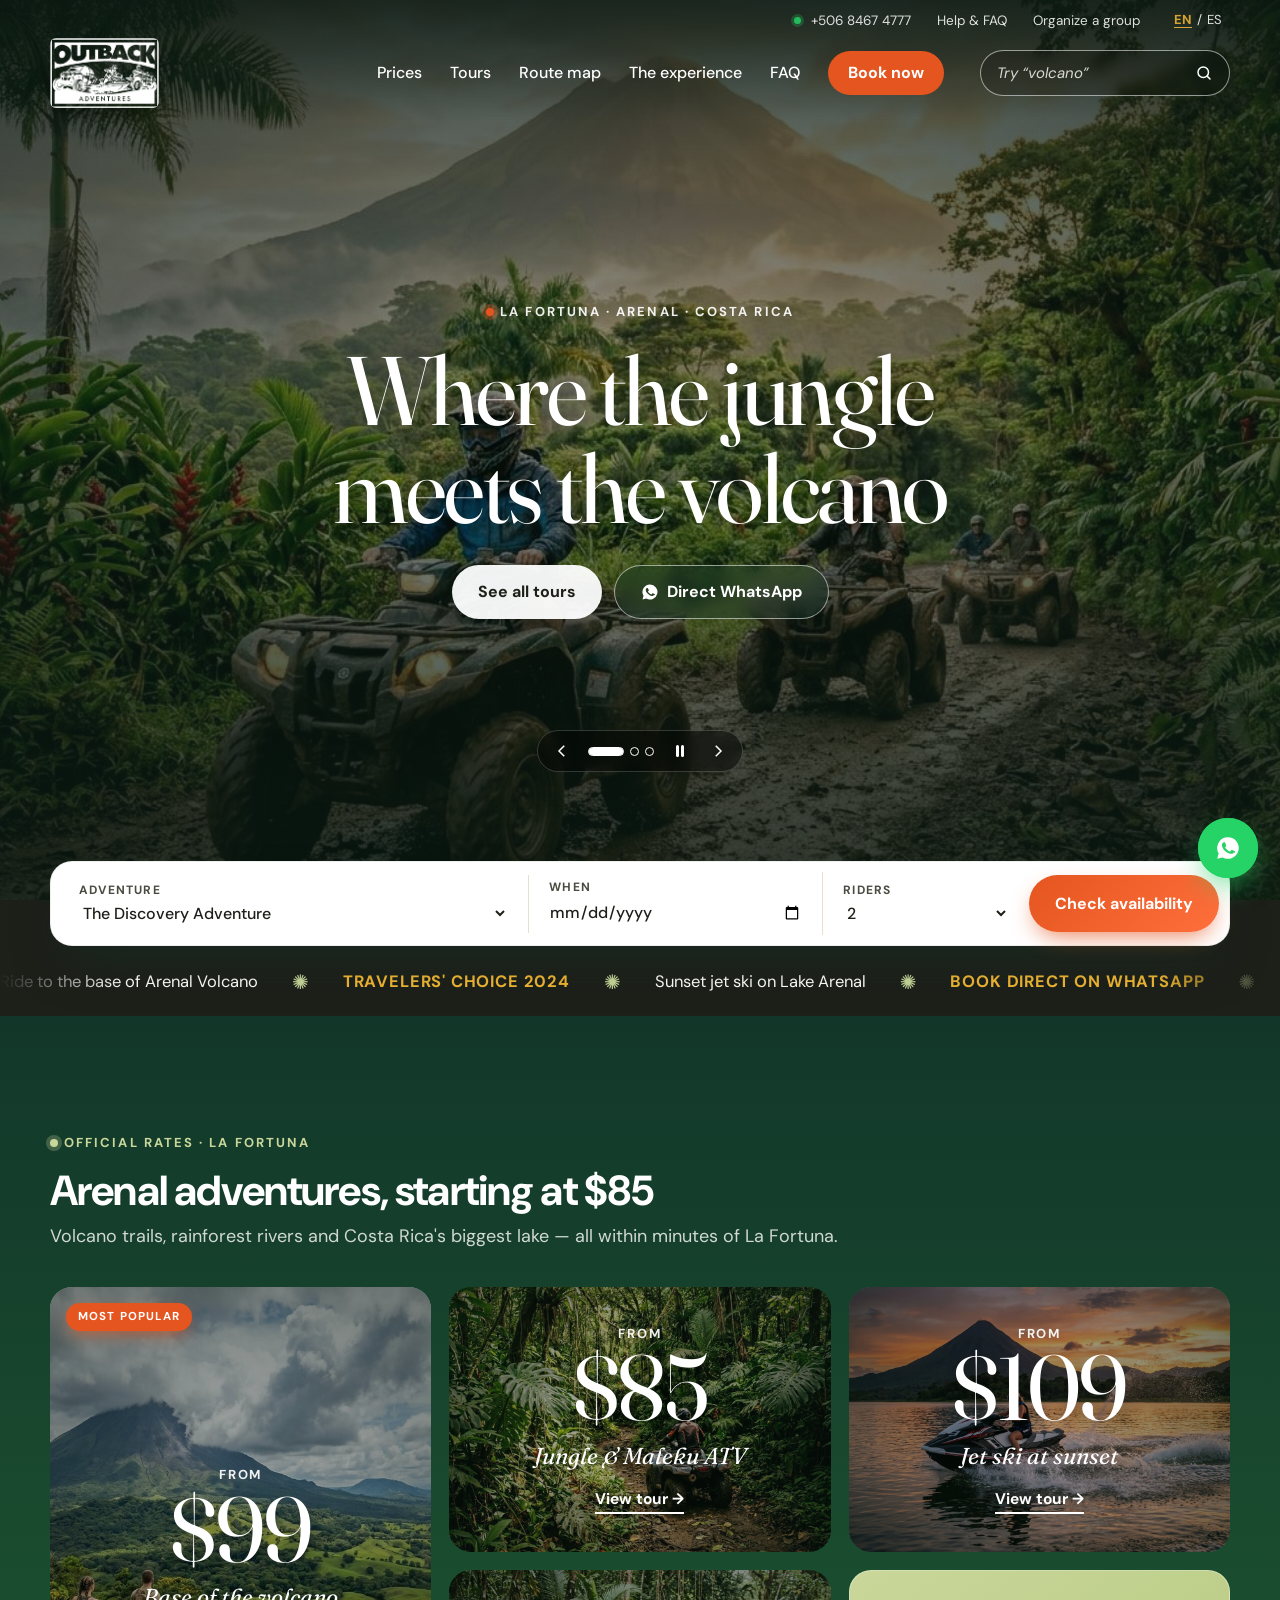
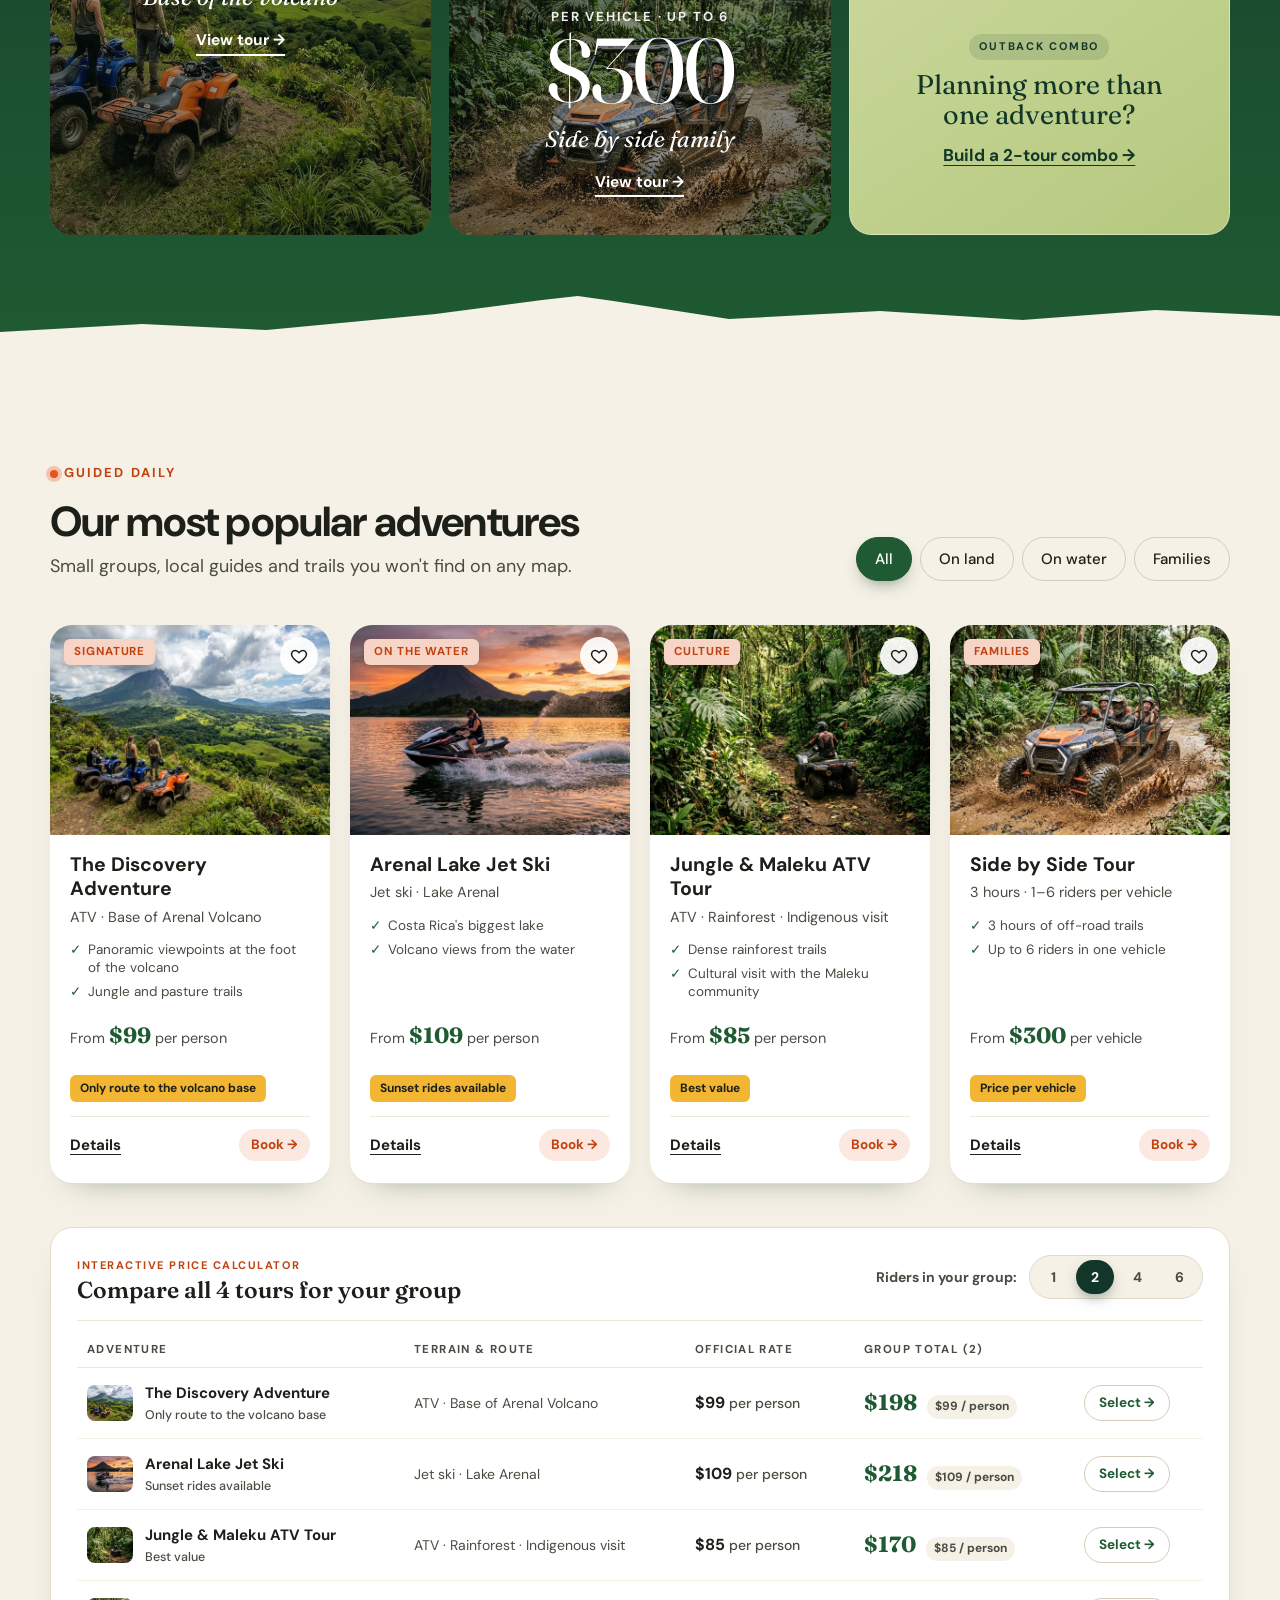
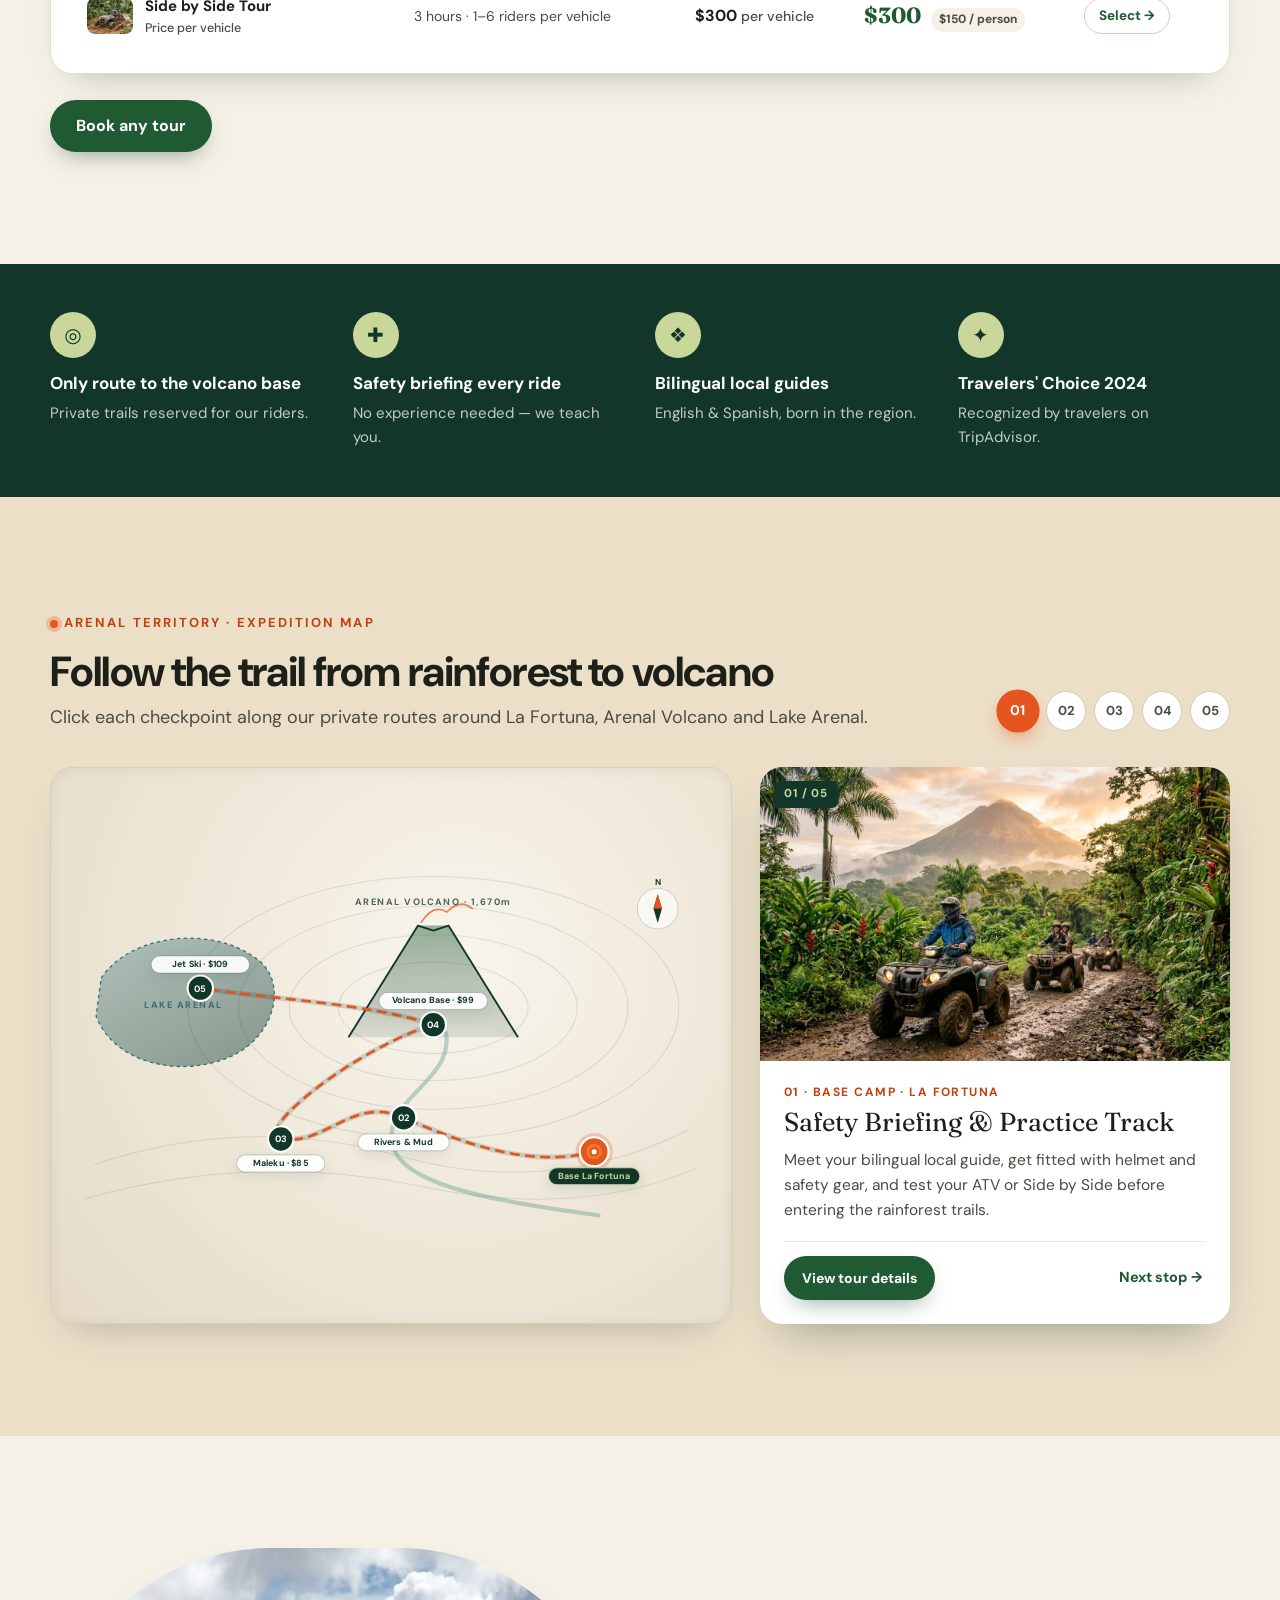
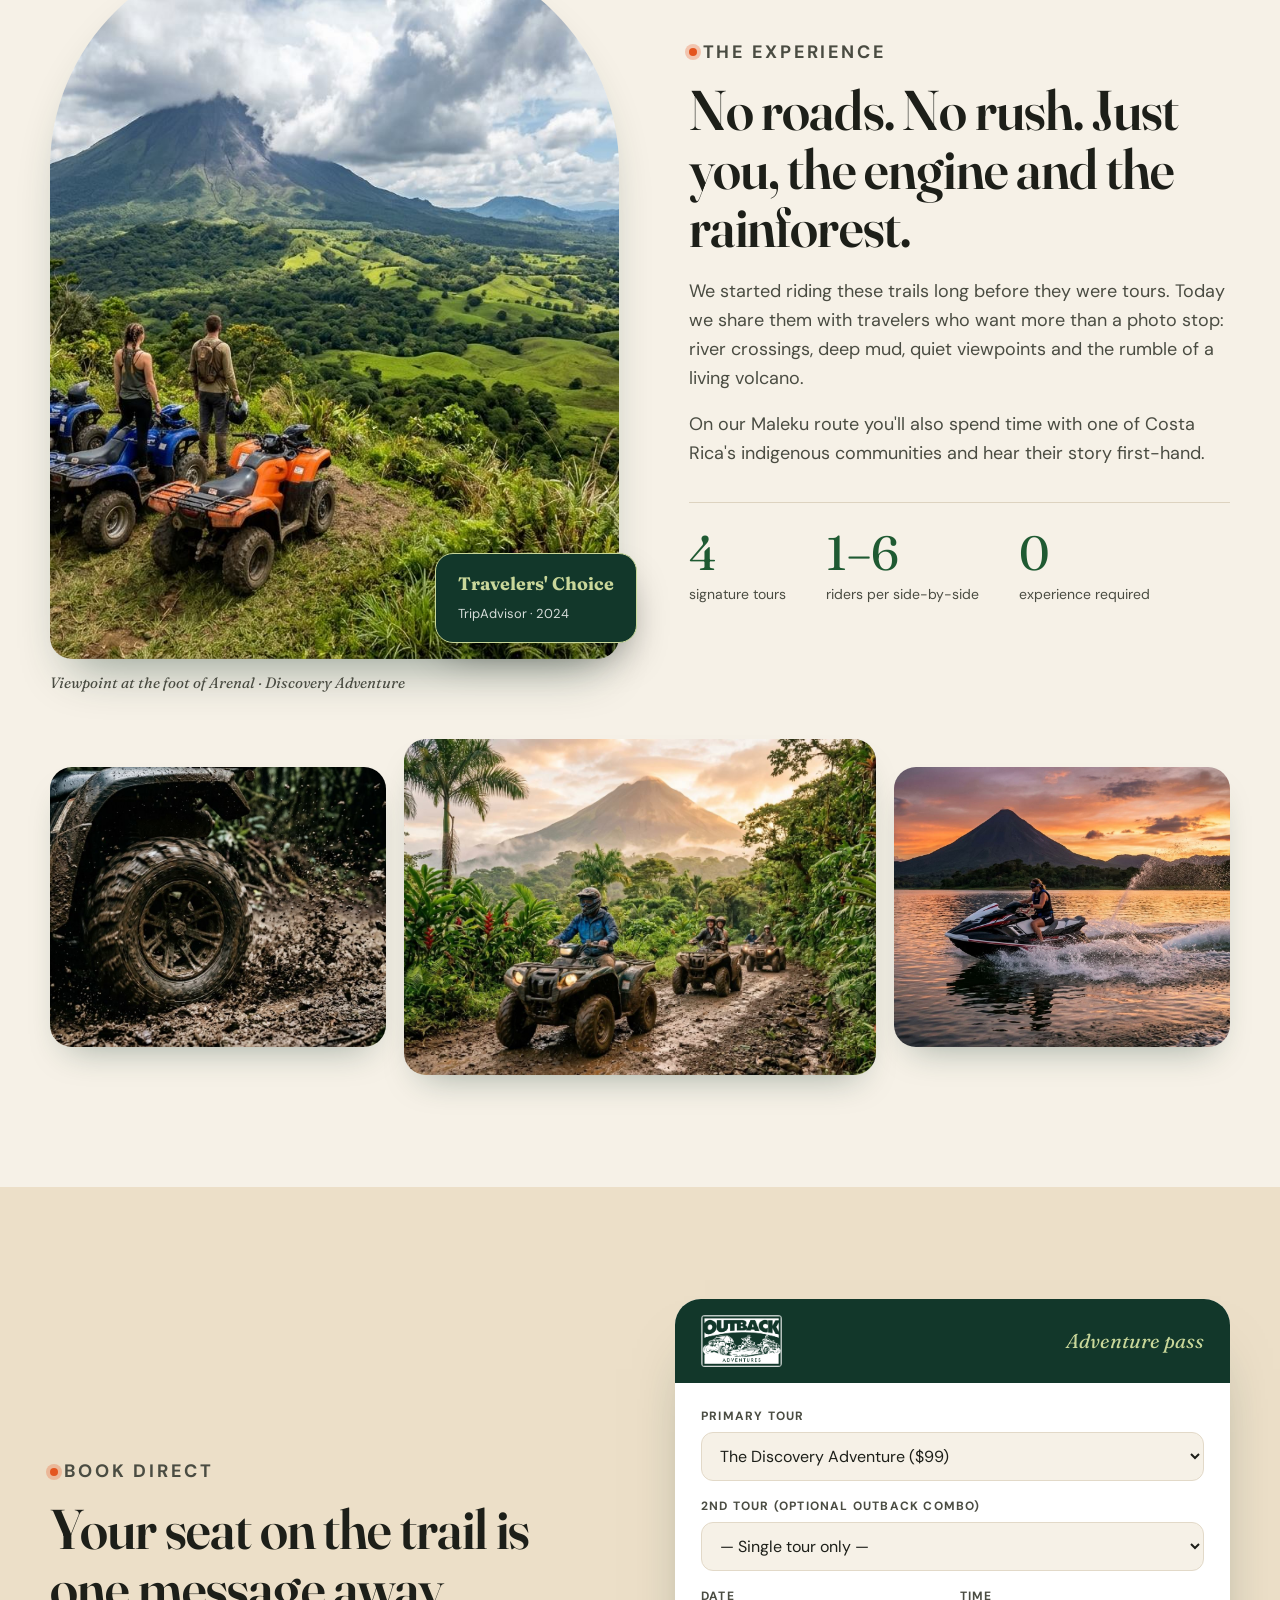
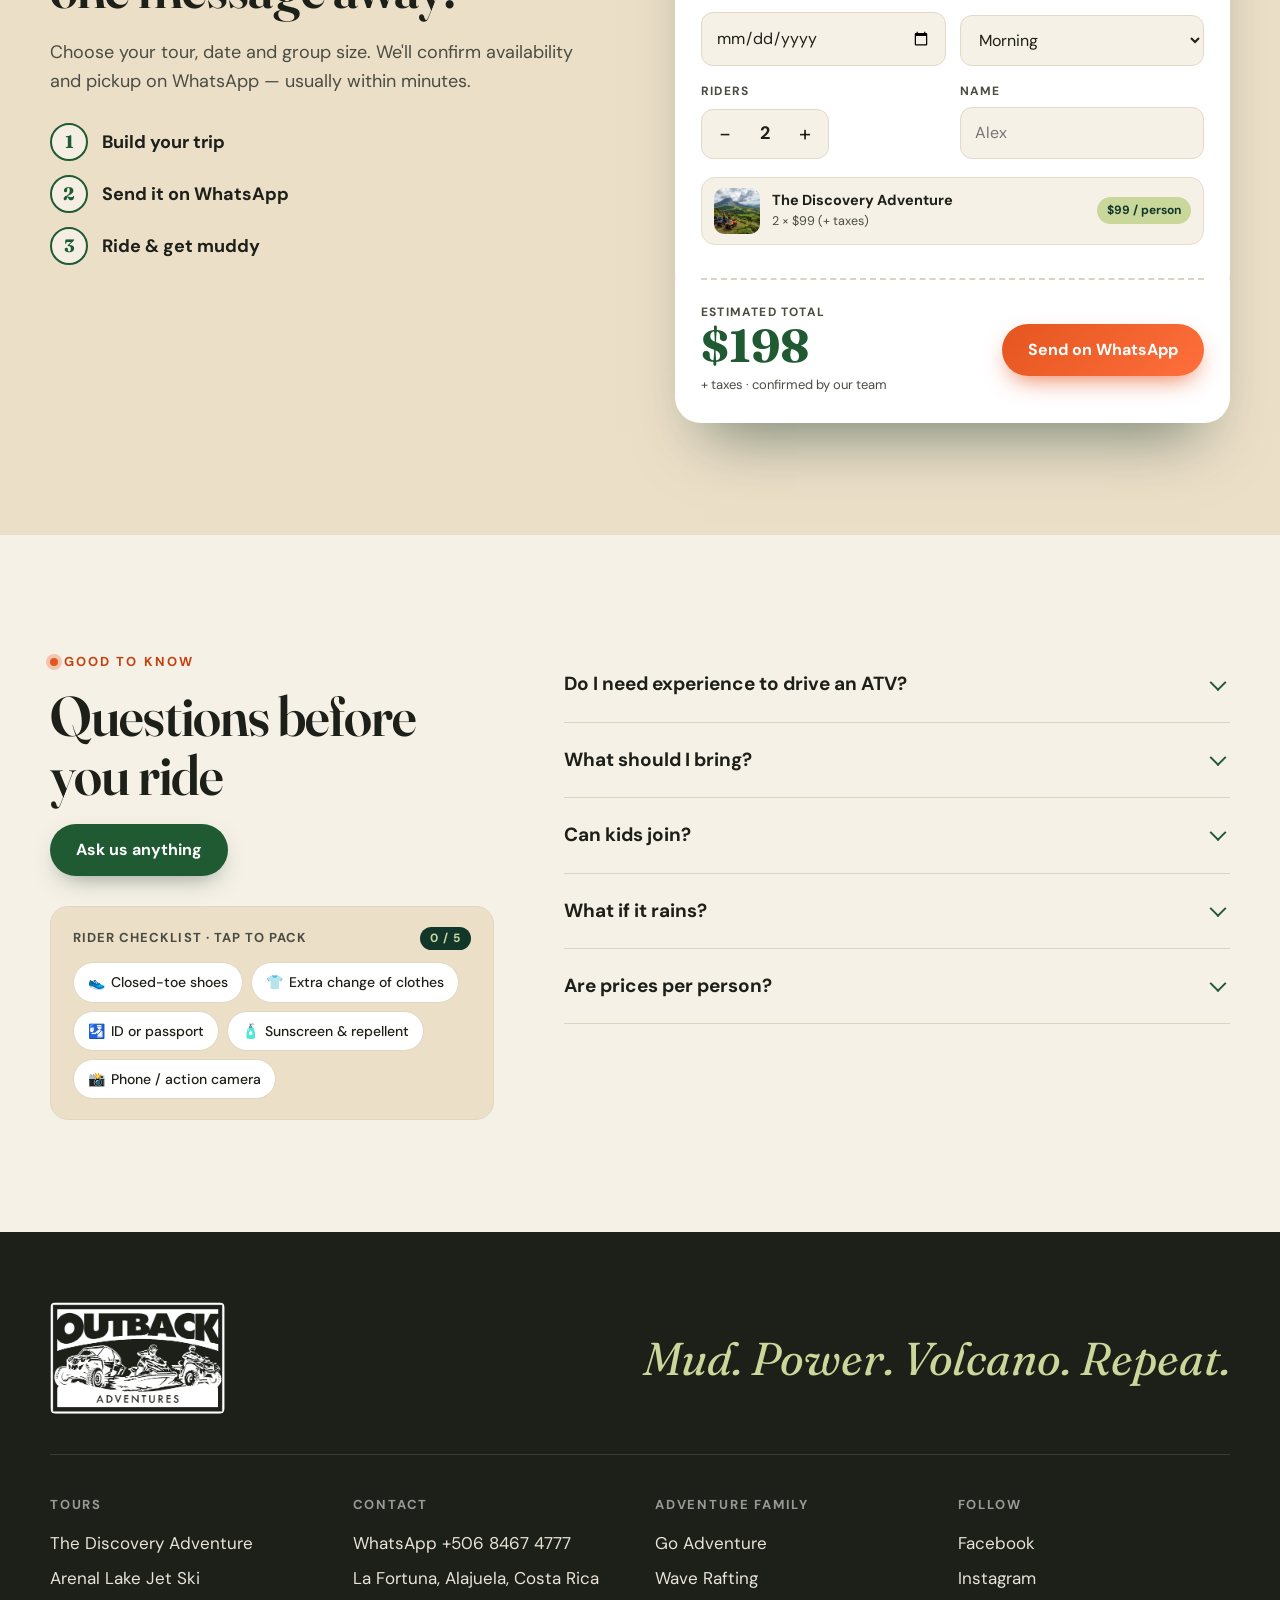
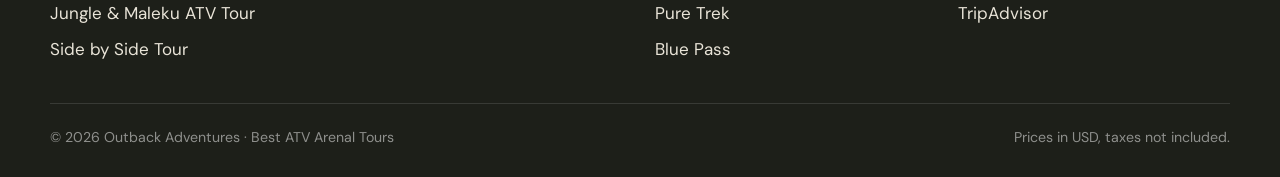
==== index.html @ 2132ee90 "feat: Outback Adventures production release (Iter. 7 + Supabase RLS + Vercel)" ====
<!DOCTYPE html>
<html lang="en">
<head>
  <meta charset="UTF-8" />
  <meta name="viewport" content="width=device-width, initial-scale=1.0" />
  <title>Outback Adventures · Best ATV Arenal Tours | ATV, Side by Side & Jet Ski in La Fortuna</title>
  <meta name="description" content="Guided ATV tours to the base of Arenal Volcano, Lake Arenal jet ski, Maleku jungle ATV and side-by-side adventures in La Fortuna, Costa Rica. Book direct on WhatsApp." />
  <meta name="theme-color" content="#12372a" />
  <link rel="canonical" href="https://bestatvarenaltours.com/" />
  <meta property="og:type" content="website" />
  <meta property="og:title" content="Outback Adventures — Best ATV Arenal Tours" />
  <meta property="og:description" content="ATV, side-by-side and jet ski tours around Arenal Volcano, Costa Rica." />
  <meta property="og:image" content="assets/img/hero.jpg" />
  <meta name="twitter:card" content="summary_large_image" />

  <link rel="preconnect" href="https://fonts.googleapis.com" />
  <link rel="preconnect" href="https://fonts.gstatic.com" crossorigin />
  <link href="https://fonts.googleapis.com/css2?family=Fraunces:ital,opsz,wght@0,9..144,400;0,9..144,600;0,9..144,800;1,9..144,400&family=DM+Sans:opsz,wght@9..40,400;9..40,500;9..40,700&display=swap" rel="stylesheet" />
  <link rel="preload" as="image" href="assets/img/hero.jpg" />
  <link rel="icon" type="image/png" href="assets/img/logo.png" />
  <link rel="stylesheet" href="styles.css" />

  <script type="application/ld+json">
  {
    "@context": "https://schema.org",
    "@graph": [
      {
        "@type": "TouristAttraction",
        "name": "Outback Adventures · Best ATV Arenal Tours",
        "url": "https://bestatvarenaltours.com/",
        "logo": "https://bestatvarenaltours.com/assets/img/logo.png",
        "image": "https://bestatvarenaltours.com/assets/img/hero.jpg",
        "telephone": "+506 8467 4777",
        "address": { "@type": "PostalAddress", "addressLocality": "La Fortuna, Arenal", "addressRegion": "Alajuela", "addressCountry": "CR" },
        "sameAs": ["https://www.facebook.com/outbacktravelagency/", "https://www.instagram.com/outbackcostarica"],
        "makesOffer": [
          { "@type": "Offer", "name": "The Discovery Adventure (ATV)", "price": "99", "priceCurrency": "USD" },
          { "@type": "Offer", "name": "Arenal Lake Jet Ski", "price": "109", "priceCurrency": "USD" },
          { "@type": "Offer", "name": "Jungle & Maleku ATV Tour", "price": "85", "priceCurrency": "USD" },
          { "@type": "Offer", "name": "Side by Side Tour", "price": "300", "priceCurrency": "USD" }
        ]
      },
      {
        "@type": "FAQPage",
        "mainEntity": [
          { "@type": "Question", "name": "Do I need experience to drive an ATV?", "acceptedAnswer": { "@type": "Answer", "text": "Not at all. Every tour starts with a safety and driving briefing, and the guide sets the pace for the group." } },
          { "@type": "Question", "name": "What should I bring?", "acceptedAnswer": { "@type": "Answer", "text": "Closed-toe shoes, clothes that can get muddy, a change of clothes, sunscreen, insect repellent and your ID or passport." } },
          { "@type": "Question", "name": "Are prices per person?", "acceptedAnswer": { "@type": "Answer", "text": "ATV and jet ski tours are per person. The Side by Side tour is per vehicle (up to 6 riders). Taxes are not included." } }
        ]
      }
    ]
  }
  </script>
</head>
<body>
  <a class="skip-link" href="#main" data-i18n="skip">Skip to content</a>

  <!-- Intro stamp -->
  <div class="intro" id="intro" aria-hidden="true"><img src="assets/img/logo.png" alt="" width="200" /></div>

  <!-- Scroll progress bar -->
  <div class="progress" aria-hidden="true"><span id="progressBar"></span></div>

  <!-- ================= HEADER ================= -->
  <header class="site-header" id="header">
    <div class="utility">
      <div class="wrap utility__inner">
        <a href="https://wa.me/50684674777" target="_blank" rel="noopener" class="utility__phone">
          <span class="dot dot--sm" aria-hidden="true"></span> +506 8467 4777
        </a>
        <a href="#faq" data-i18n="util.help">Help &amp; FAQ</a>
        <a href="https://wa.me/50684674777?text=Hi!%20I%20want%20to%20organize%20a%20group%20tour" target="_blank" rel="noopener" data-i18n="util.group">Organize a group</a>
        <button class="lang" id="langToggle" aria-label="Cambiar idioma / Switch language"><span class="lang__on">EN</span> / <span>ES</span></button>
      </div>
    </div>
    <div class="wrap header__main">
      <a href="#top" class="brand" aria-label="Outback Adventures — home">
        <img src="assets/img/logo.png" alt="Outback Adventures" width="884" height="566" />
      </a>

      <nav class="menu" id="menu" aria-label="Main">
        <a href="#deals" data-i18n="nav.deals">Prices</a>
        <a href="#tours" data-i18n="nav.tours">Tours</a>
        <a href="#map" data-i18n="nav.map">Route map</a>
        <a href="#experience" data-i18n="nav.exp">The experience</a>
        <a href="#faq" data-i18n="nav.faq">FAQ</a>
        <a href="#book" class="menu__book" data-i18n="nav.book">Book now</a>
      </nav>

      <label class="search" for="searchInput">
        <input id="searchInput" type="search" placeholder="Try “volcano”" autocomplete="off" data-i18n-ph="search.ph" />
        <svg viewBox="0 0 24 24" width="18" height="18" aria-hidden="true"><circle cx="11" cy="11" r="7" fill="none" stroke="currentColor" stroke-width="2"/><path d="m20 20-3.5-3.5" stroke="currentColor" stroke-width="2" stroke-linecap="round"/></svg>
        <ul class="search__results" id="searchResults" role="listbox" hidden></ul>
      </label>

      <button class="burger" id="burger" aria-label="Menu" aria-expanded="false" aria-controls="menu"><span></span><span></span></button>
    </div>
  </header>

  <main id="main">
    <!-- ================= HERO SLIDESHOW ================= -->
    <section class="hero" id="top" aria-roledescription="carousel" aria-label="Featured adventures">
      <div class="hero__slides" data-parallax>
        <figure class="slide is-active" style="--img:url('assets/img/hero.jpg')"></figure>
        <figure class="slide" style="--img:url('assets/img/jetski.jpg')"></figure>
        <figure class="slide" style="--img:url('assets/img/sidebyside.jpg')"></figure>
      </div>
      <div class="hero__shade"></div>

      <div class="hero__copy wrap">
        <p class="kicker kicker--light"><span class="dot" aria-hidden="true"></span> <span data-i18n="hero.kicker">La Fortuna · Arenal · Costa Rica</span></p>
        <h1 class="hero__title">
          <span class="hero__line is-active" data-slide-text="0" data-i18n="hero.h0">Where the jungle<br/>meets the volcano</span>
          <span class="hero__line" data-slide-text="1" data-i18n="hero.h1">Sunset rides on<br/>Lake Arenal</span>
          <span class="hero__line" data-slide-text="2" data-i18n="hero.h2">Bring the whole<br/>crew, get muddy</span>
        </h1>
        <div class="hero__actions">
          <a href="#tours" class="pill pill--light" data-i18n="hero.cta">See all tours</a>
          <a href="https://wa.me/50684674777?text=Hi!%20I%20want%20to%20book%20an%20adventure%20in%20Arenal" target="_blank" rel="noopener" class="pill pill--glass">
            <svg width="18" height="18" viewBox="0 0 24 24" aria-hidden="true"><path fill="currentColor" d="M12 2a10 10 0 0 0-8.6 15.1L2 22l5-1.3A10 10 0 1 0 12 2Zm5.3 14.1c-.2.6-1.3 1.2-1.8 1.2-.5.1-1 .2-3.3-.7-2.8-1.1-4.6-4-4.7-4.2-.1-.2-1.1-1.5-1.1-2.9s.7-2.1 1-2.4c.3-.3.6-.3.8-.3h.6c.2 0 .4 0 .6.5l.9 2.1c.1.2.1.4 0 .6l-.4.6-.4.4c-.1.2-.3.3-.1.6.2.3.8 1.3 1.7 2.1 1.2 1 2.1 1.4 2.4 1.5.3.1.5.1.7-.1l1-1.2c.2-.3.4-.2.7-.1l2 1c.3.1.5.2.5.3.1.2.1.7-.1 1.3Z"/></svg>
            <span data-i18n="hero.wa">Direct WhatsApp</span>
          </a>
        </div>
      </div>

      <div class="hero__controls">
        <button id="prevSlide" aria-label="Previous slide"><svg viewBox="0 0 24 24" width="18" height="18"><path d="M15 5l-7 7 7 7" fill="none" stroke="currentColor" stroke-width="2"/></svg></button>
        <div class="hero__dots" id="dots"><button aria-label="Slide 1" class="is-active"></button><button aria-label="Slide 2"></button><button aria-label="Slide 3"></button></div>
        <button id="pauseSlide" aria-label="Pause slideshow" class="pause"><span></span><span></span></button>
        <button id="nextSlide" aria-label="Next slide"><svg viewBox="0 0 24 24" width="18" height="18"><path d="M9 5l7 7-7 7" fill="none" stroke="currentColor" stroke-width="2"/></svg></button>
      </div>

      <!-- Quick finder -->
      <form class="finder wrap" id="finder">
        <label><span data-i18n="finder.what">Adventure</span><select id="fTour"></select></label>
        <label><span data-i18n="finder.when">When</span><input type="date" id="fDate" /></label>
        <label><span data-i18n="finder.who">Riders</span><select id="fQty"><option>1</option><option selected>2</option><option>3</option><option>4</option><option>5</option><option>6</option><option>7</option><option>8</option></select></label>
        <button type="submit" class="pill pill--lava" data-i18n="finder.go">Check availability</button>
      </form>
    </section>

    <!-- ================= TICKER ================= -->
    <div class="ticker" aria-hidden="true">
      <div class="ticker__track" id="tickerTrack"></div>
    </div>

    <!-- ================= DEALS BENTO ================= -->
    <section class="band band--forest" id="deals">
      <div class="wrap">
        <header class="head">
          <p class="kicker kicker--moss"><span class="dot dot--moss" aria-hidden="true"></span> <span data-i18n="deals.kicker">Official rates · La Fortuna</span></p>
          <h2 class="head__title" data-i18n="deals.title">Arenal adventures, starting at $85</h2>
          <p class="head__sub" data-i18n="deals.sub">Volcano trails, rainforest rivers and Costa Rica's biggest lake — all within minutes of La Fortuna.</p>
        </header>
        <div class="bento">
          <a href="#tour-discovery" class="tile tile--tall" data-open="discovery" style="--img:url('assets/img/discovery.jpg')">
            <span class="tile__badge" data-i18n="deals.pop">Most popular</span>
            <span class="tile__small" data-i18n="deals.from">From</span>
            <span class="tile__price">$99</span>
            <span class="tile__label" data-i18n="deals.t2">Base of the volcano</span>
            <span class="tile__link" data-i18n="deals.view">View tour →</span>
          </a>
          <a href="#tour-maleku" class="tile" data-open="maleku" style="--img:url('assets/img/maleku.jpg')">
            <span class="tile__small" data-i18n="deals.from">From</span>
            <span class="tile__price">$85</span>
            <span class="tile__label" data-i18n="deals.t1">Jungle &amp; Maleku ATV</span>
            <span class="tile__link" data-i18n="deals.view">View tour →</span>
          </a>
          <a href="#tour-jetski" class="tile" data-open="jetski" style="--img:url('assets/img/jetski.jpg')">
            <span class="tile__small" data-i18n="deals.from">From</span>
            <span class="tile__price">$109</span>
            <span class="tile__label" data-i18n="deals.t3">Jet ski at sunset</span>
            <span class="tile__link" data-i18n="deals.view">View tour →</span>
          </a>
          <a href="#tour-sbs" class="tile" data-open="sbs" style="--img:url('assets/img/sidebyside.jpg')">
            <span class="tile__small" data-i18n="deals.vehicle">Per vehicle · up to 6</span>
            <span class="tile__price">$300</span>
            <span class="tile__label" data-i18n="deals.t4">Side by side family</span>
            <span class="tile__link" data-i18n="deals.view">View tour →</span>
          </a>
          <a href="#book" class="tile tile--note" data-combo="jetski">
            <span class="tile__tag">OUTBACK COMBO</span>
            <span class="tile__note" data-i18n="deals.combo">Planning more than one adventure?</span>
            <span class="tile__cta" data-i18n="deals.comboCta">Build a 2-tour combo →</span>
          </a>
        </div>
      </div>
    </section>

    <!-- ================= TOUR CAROUSEL / GRID ================= -->
    <section class="band band--paper" id="tours">
      <div class="wrap">
        <header class="head head--row">
          <div>
            <p class="kicker"><span class="dot" aria-hidden="true"></span> <span data-i18n="tours.kicker">Guided daily</span></p>
            <h2 class="head__title head__title--dark" data-i18n="tours.title">Our most popular adventures</h2>
            <p class="head__sub head__sub--dark" data-i18n="tours.sub">Small groups, local guides and trails you won't find on any map.</p>
          </div>
          <div class="chips" id="chips" role="tablist" aria-label="Filter tours">
            <button class="chip is-on" data-filter="all" data-i18n="f.all">All</button>
            <button class="chip" data-filter="land" data-i18n="f.land">On land</button>
            <button class="chip" data-filter="water" data-i18n="f.water">On water</button>
            <button class="chip" data-filter="group" data-i18n="f.group">Families</button>
          </div>
        </header>

        <div class="rail">
          <div class="rail__track" id="rail"><!-- cards from app.js --></div>
          <button class="rail__btn rail__btn--prev" id="railPrev" aria-label="Previous tours">‹</button>
          <button class="rail__btn rail__btn--next" id="railNext" aria-label="Next tours">›</button>
        </div>

        <!-- Interactive Group Size & Tour Comparison Matrix -->
        <div class="cmp" id="compareBox">
          <div class="cmp__bar">
            <div class="cmp__intro">
              <span class="cmp__tag" data-i18n="cmp.kicker">Interactive price calculator</span>
              <h3 class="cmp__title" data-i18n="cmp.title">Compare all 4 tours for your group</h3>
            </div>
            <div class="cmp__controls">
              <span class="cmp__lbl" data-i18n="cmp.riders">Riders in your group:</span>
              <div class="cmp__pills" id="cmpQty" role="group" aria-label="Group size">
                <button type="button" class="cmp__q" data-q="1">1</button>
                <button type="button" class="cmp__q is-on" data-q="2">2</button>
                <button type="button" class="cmp__q" data-q="4">4</button>
                <button type="button" class="cmp__q" data-q="6">6</button>
              </div>
            </div>
          </div>
          <div class="cmp__table-wrap">
            <table class="cmp__table">
              <thead>
                <tr>
                  <th data-i18n="cmp.colTour">Adventure</th>
                  <th data-i18n="cmp.colTerrain">Terrain &amp; Route</th>
                  <th data-i18n="cmp.colRate">Official Rate</th>
                  <th data-i18n="cmp.colGroup">Group Total (<span id="cmpQtyNum">2</span>)</th>
                  <th></th>
                </tr>
              </thead>
              <tbody id="cmpBody"><!-- populated by app.js --></tbody>
            </table>
          </div>
        </div>

        <div class="tours__foot">
          <a href="#book" class="pill pill--forest" data-i18n="tours.all">Book any tour</a>
        </div>
      </div>
    </section>

    <!-- ================= PROMISE ROW ================= -->
    <section class="promise">
      <div class="wrap promise__grid">
        <div class="promise__item"><span class="promise__ico">◎</span><h3 data-i18n="p.1t">Only route to the volcano base</h3><p data-i18n="p.1p">Private trails reserved for our riders.</p></div>
        <div class="promise__item"><span class="promise__ico">✚</span><h3 data-i18n="p.2t">Safety briefing every ride</h3><p data-i18n="p.2p">No experience needed — we teach you.</p></div>
        <div class="promise__item"><span class="promise__ico">❖</span><h3 data-i18n="p.3t">Bilingual local guides</h3><p data-i18n="p.3p">English &amp; Spanish, born in the region.</p></div>
        <div class="promise__item"><span class="promise__ico">✦</span><h3 data-i18n="p.4t">Travelers' Choice 2024</h3><p data-i18n="p.4p">Recognized by travelers on TripAdvisor.</p></div>
      </div>
    </section>

    <!-- ================= INTERACTIVE ROUTE MAP ================= -->
    <section class="band band--sand route-sec" id="map">
      <div class="wrap">
        <header class="head head--row">
          <div>
            <p class="kicker"><span class="dot" aria-hidden="true"></span> <span data-i18n="map.kicker">Arenal Territory · Expedition Map</span></p>
            <h2 class="head__title head__title--dark" data-i18n="map.title">Follow the trail from rainforest to volcano</h2>
            <p class="head__sub head__sub--dark" data-i18n="map.sub">Click each checkpoint along our private routes around La Fortuna, Arenal Volcano and Lake Arenal.</p>
          </div>
          <div class="route-steps" id="routeTabs" role="tablist" aria-label="Trail checkpoints"></div>
        </header>

        <div class="route">
          <div class="route__canvas" aria-label="Interactive illustrated map of Arenal routes">
            <svg class="route__svg" viewBox="0 0 760 460" role="img" aria-label="Arenal Volcano, Lake Arenal and Outback Adventures trail checkpoints">
              <defs>
                <linearGradient id="lakeGrad" x1="0" y1="0" x2="1" y2="1">
                  <stop offset="0%" stop-color="#2c6f7a" stop-opacity="0.32" />
                  <stop offset="100%" stop-color="#12372a" stop-opacity="0.48" />
                </linearGradient>
                <linearGradient id="volcGrad" x1="0.5" y1="0" x2="0.5" y2="1">
                  <stop offset="0%" stop-color="#1f5a32" stop-opacity="0.45" />
                  <stop offset="100%" stop-color="#12372a" stop-opacity="0.12" />
                </linearGradient>
              </defs>
              <!-- Topographic contour rings -->
              <g class="topo" fill="none" stroke="rgba(18,55,42,0.12)" stroke-width="1.2">
                <ellipse cx="430" cy="185" rx="290" ry="155" />
                <ellipse cx="430" cy="185" rx="230" ry="120" />
                <ellipse cx="430" cy="185" rx="170" ry="86" />
                <ellipse cx="430" cy="185" rx="112" ry="54" />
                <path d="M 30 370 Q 210 310 390 360 T 730 330" />
                <path d="M 20 410 Q 220 355 410 395 T 740 375" />
              </g>

              <!-- Lake Arenal shape (west/northwest) -->
              <path d="M 38 150 C 75 95, 175 88, 225 130 C 260 160, 240 225, 185 245 C 125 268, 52 248, 32 195 Z" fill="url(#lakeGrad)" stroke="#2c6f7a" stroke-width="1.5" stroke-dasharray="4 4" />
              <text x="135" y="185" text-anchor="middle" class="route__lbl route__lbl--lake" data-i18n="map.lake">LAKE ARENAL</text>

              <!-- Arenal Volcano cone (center-north) -->
              <path d="M 330 220 L 412 88 L 448 88 L 530 220 Z" fill="url(#volcGrad)" />
              <path d="M 330 220 L 412 88 L 430 94 L 448 88 L 530 220" fill="none" stroke="#12372a" stroke-width="2.2" stroke-linejoin="round" />
              <path d="M 416 84 Q 430 62 446 72 Q 462 56 476 68" fill="none" stroke="#e4551f" stroke-width="2" stroke-linecap="round" opacity="0.7" />
              <text x="430" y="64" text-anchor="middle" class="route__lbl route__lbl--volc" data-i18n="map.volc">ARENAL VOLCANO · 1,670m</text>

              <!-- Rainforest river -->
              <path d="M 445 215 C 455 275, 360 295, 385 355 C 405 398, 515 415, 625 430" fill="none" stroke="#3c8279" stroke-width="5" stroke-linecap="round" opacity="0.32" />

              <!-- Animated trail line connecting checkpoints 1 -> 2 -> 3 -> 4 -> 5 -->
              <path id="trailPath" class="route__path-bg" d="M 620 355 C 545 375, 465 345, 395 315 C 335 288, 305 348, 250 340 C 215 332, 335 235, 430 205 C 355 180, 240 175, 155 162" fill="none" />
              <path id="trailActive" class="route__path-active" d="M 620 355 C 545 375, 465 345, 395 315 C 335 288, 305 348, 250 340 C 215 332, 335 235, 430 205 C 355 180, 240 175, 155 162" fill="none" />
              <path class="route__path" d="M 620 355 C 545 375, 465 345, 395 315 C 335 288, 305 348, 250 340 C 215 332, 335 235, 430 205 C 355 180, 240 175, 155 162" fill="none" />

              <!-- Compass rose -->
              <g transform="translate(695, 68)" class="route__compass">
                <circle r="24" fill="rgba(255,255,255,0.65)" stroke="rgba(18,55,42,0.22)" />
                <path d="M 0 -17 L 5 0 L 0 17 L -5 0 Z" fill="#12372a" />
                <path d="M 0 -17 L 5 0 L -5 0 Z" fill="#e4551f" />
                <text y="-28" text-anchor="middle" font-size="10" font-weight="700" fill="#12372a">N</text>
              </g>

              <!-- Interactive Checkpoint Nodes with Callout Tags -->
              <g class="rnode is-on" data-stop="0" transform="translate(620, 355)" role="button" tabindex="0" aria-label="Checkpoint 1">
                <circle class="rnode__pulse" r="22" />
                <circle class="rnode__dot" r="15" />
                <text dy="4" text-anchor="middle">01</text>
                <g class="rnode__tag" transform="translate(0, 29)">
                  <rect x="-54" y="-10" width="108" height="20" rx="10" />
                  <text dy="3" text-anchor="middle" data-i18n="map.tag0">Base La Fortuna</text>
                </g>
              </g>
              <g class="rnode" data-stop="1" transform="translate(395, 315)" role="button" tabindex="0" aria-label="Checkpoint 2">
                <circle class="rnode__pulse" r="22" />
                <circle class="rnode__dot" r="15" />
                <text dy="4" text-anchor="middle">02</text>
                <g class="rnode__tag" transform="translate(0, 29)">
                  <rect x="-54" y="-10" width="108" height="20" rx="10" />
                  <text dy="3" text-anchor="middle" data-i18n="map.tag1">Rivers &amp; Mud</text>
                </g>
              </g>
              <g class="rnode" data-stop="2" transform="translate(250, 340)" role="button" tabindex="0" aria-label="Checkpoint 3">
                <circle class="rnode__pulse" r="22" />
                <circle class="rnode__dot" r="15" />
                <text dy="4" text-anchor="middle">03</text>
                <g class="rnode__tag" transform="translate(0, 29)">
                  <rect x="-52" y="-10" width="104" height="20" rx="10" />
                  <text dy="3" text-anchor="middle" data-i18n="map.tag2">Maleku · $85</text>
                </g>
              </g>
              <g class="rnode" data-stop="3" transform="translate(430, 205)" role="button" tabindex="0" aria-label="Checkpoint 4">
                <circle class="rnode__pulse" r="22" />
                <circle class="rnode__dot" r="15" />
                <text dy="4" text-anchor="middle">04</text>
                <g class="rnode__tag" transform="translate(0, -28)">
                  <rect x="-64" y="-10" width="128" height="20" rx="10" />
                  <text dy="3" text-anchor="middle" data-i18n="map.tag3">Volcano Base · $99</text>
                </g>
              </g>
              <g class="rnode" data-stop="4" transform="translate(155, 162)" role="button" tabindex="0" aria-label="Checkpoint 5">
                <circle class="rnode__pulse" r="22" />
                <circle class="rnode__dot" r="15" />
                <text dy="4" text-anchor="middle">05</text>
                <g class="rnode__tag" transform="translate(0, -28)">
                  <rect x="-58" y="-10" width="116" height="20" rx="10" />
                  <text dy="3" text-anchor="middle" data-i18n="map.tag4">Jet Ski · $109</text>
                </g>
              </g>

              <!-- Animated Rider Beacon gliding along #trailPath -->
              <g id="trailRider" class="route__rider" transform="translate(620, 355)" aria-hidden="true">
                <circle r="9" class="route__rider-halo" />
                <circle r="4.5" class="route__rider-core" />
              </g>
            </svg>
          </div>

          <aside class="route__card" id="routeCard" aria-live="polite">
            <div class="route__media">
              <img id="rcImg" src="assets/img/hero.jpg" alt="" loading="lazy" />
              <span class="badge" id="rcBadge">01 / 05</span>
            </div>
            <div class="route__body">
              <span class="route__kicker" id="rcKicker">Base Camp · La Fortuna</span>
              <h3 id="rcTitle">Safety Briefing &amp; Practice Track</h3>
              <p id="rcDesc">Meet your bilingual local guide, get fitted with helmet and gear, and test your ATV or Side by Side before entering the rainforest.</p>
              <div class="route__foot">
                <button type="button" class="pill pill--forest" id="rcOpen" data-open="discovery" data-i18n="map.viewTour">View tour details</button>
                <button type="button" class="route__next" id="rcNext"><span data-i18n="map.next">Next stop</span> →</button>
              </div>
            </div>
          </aside>
        </div>
      </div>
    </section>

    <!-- ================= EXPERIENCE (editorial + interactive gallery) ================= -->
    <section class="band band--paper experience" id="experience">
      <div class="wrap experience__grid">
        <figure class="experience__photo">
          <button type="button" class="photo-zoom" data-lightbox="assets/img/discovery.jpg" aria-label="View full photo">
            <img src="assets/img/discovery.jpg" alt="Riders at a viewpoint facing Arenal Volcano" loading="lazy" />
          </button>
          <div class="badge-float">
            <strong>Travelers' Choice</strong>
            <span>TripAdvisor · 2024</span>
          </div>
          <figcaption data-i18n="exp.cap">Viewpoint at the foot of Arenal · Discovery Adventure</figcaption>
        </figure>
        <div class="experience__text">
          <p class="kicker"><span class="dot" aria-hidden="true"></span> <span data-i18n="exp.kicker">The experience</span></p>
          <h2 class="display" data-i18n="exp.title">No roads. No rush. Just you, the engine and the rainforest.</h2>
          <p data-i18n="exp.p1">We started riding these trails long before they were tours. Today we share them with travelers who want more than a photo stop: river crossings, deep mud, quiet viewpoints and the rumble of a living volcano.</p>
          <p data-i18n="exp.p2">On our Maleku route you'll also spend time with one of Costa Rica's indigenous communities and hear their story first-hand.</p>
          <dl class="facts">
            <div><dt data-count="4">4</dt><dd data-i18n="exp.f1">signature tours</dd></div>
            <div><dt>1–6</dt><dd data-i18n="exp.f2">riders per side-by-side</dd></div>
            <div><dt data-count="0">0</dt><dd data-i18n="exp.f3">experience required</dd></div>
          </dl>
        </div>
      </div>
      <div class="wrap mosaic" aria-label="Trail photo gallery">
        <button type="button" class="mosaic__item" data-lightbox="assets/img/mud.jpg">
          <img src="assets/img/mud.jpg" alt="ATV tire throwing mud on a rainforest trail" loading="lazy" />
          <span class="mosaic__zoom" aria-hidden="true">⤢</span>
        </button>
        <button type="button" class="mosaic__item mosaic__item--tall" data-lightbox="assets/img/hero.jpg">
          <img src="assets/img/hero.jpg" alt="ATVs riding toward Arenal Volcano in golden light" loading="lazy" />
          <span class="mosaic__zoom" aria-hidden="true">⤢</span>
        </button>
        <button type="button" class="mosaic__item" data-lightbox="assets/img/jetski.jpg">
          <img src="assets/img/jetski.jpg" alt="Jet ski on Lake Arenal at sunset" loading="lazy" />
          <span class="mosaic__zoom" aria-hidden="true">⤢</span>
        </button>
      </div>
    </section>

    <!-- ================= BOOKING ================= -->
    <section class="band band--sand" id="book">
      <div class="wrap book">
        <div class="book__intro">
          <p class="kicker"><span class="dot" aria-hidden="true"></span> <span data-i18n="book.kicker">Book direct</span></p>
          <h2 class="display" data-i18n="book.title">Your seat on the trail is one message away.</h2>
          <p data-i18n="book.p">Choose your tour, date and group size. We'll confirm availability and pickup on WhatsApp — usually within minutes.</p>
          <ol class="howto">
            <li data-i18n="book.s1">Build your trip</li>
            <li data-i18n="book.s2">Send it on WhatsApp</li>
            <li data-i18n="book.s3">Ride &amp; get muddy</li>
          </ol>
        </div>

        <form class="ticket" id="booker" novalidate>
          <div class="ticket__head">
            <img src="assets/img/logo.png" alt="Outback Adventures" width="110" />
            <span data-i18n="book.ticket">Adventure pass</span>
          </div>
          <div class="ticket__body">
            <label class="fld"><span data-i18n="book.tour">Primary tour</span><select id="bTour"></select></label>
            <label class="fld"><span class="fld__combo"><span data-i18n="book.tour2">2nd tour (optional Outback Combo)</span> <em id="comboBadge" hidden>COMBO</em></span><select id="bTour2"></select></label>
            <div class="fld-row">
              <label class="fld"><span data-i18n="book.date">Date</span><input type="date" id="bDate" required /></label>
              <label class="fld"><span data-i18n="book.time">Time</span>
                <select id="bTime">
                  <option value="morning" data-i18n="book.morning">Morning</option>
                  <option value="afternoon" data-i18n="book.afternoon">Afternoon</option>
                  <option value="flexible" data-i18n="book.flexible">Flexible</option>
                </select>
              </label>
            </div>
            <div class="fld-row">
              <div class="fld"><span id="qtyLbl" data-i18n="book.people">Riders</span>
                <div class="qty"><button type="button" id="qMinus" aria-label="Less">−</button><output id="bQty" aria-labelledby="qtyLbl">2</output><button type="button" id="qPlus" aria-label="More">+</button></div>
              </div>
              <label class="fld"><span data-i18n="book.name">Name</span><input type="text" id="bName" autocomplete="name" placeholder="Alex" /></label>
            </div>
            <div class="ticket__summary" id="ticketSummary" aria-live="polite">
              <img id="tsImg" src="assets/img/discovery.jpg" alt="" width="48" height="48" />
              <div class="ticket__summary-txt">
                <strong id="tsName">The Discovery Adventure</strong>
                <small id="tsBreakdown">2 × $99 per person</small>
              </div>
              <span class="ticket__pp" id="tsPerPerson">$99 / person</span>
            </div>
          </div>
          <div class="ticket__tear" aria-hidden="true"></div>
          <div class="ticket__foot">
            <div>
              <span class="ticket__lbl" data-i18n="book.total">Estimated total</span>
              <strong id="bTotal">$0</strong>
              <small data-i18n="book.taxes">+ taxes · confirmed by our team</small>
            </div>
            <button type="submit" class="pill pill--lava" data-i18n="book.send">Send on WhatsApp</button>
          </div>
          <p class="ticket__err" id="bError" role="alert" hidden></p>
        </form>
      </div>
    </section>

    <!-- ================= FAQ ================= -->
    <section class="band band--paper" id="faq">
      <div class="wrap faq">
        <div>
          <p class="kicker"><span class="dot" aria-hidden="true"></span> <span data-i18n="faq.kicker">Good to know</span></p>
          <h2 class="display" data-i18n="faq.title">Questions before you ride</h2>
          <a class="pill pill--forest" href="https://wa.me/50684674777" target="_blank" rel="noopener" data-i18n="faq.ask">Ask us anything</a>

          <div class="pack" aria-label="Interactive packing checklist">
            <div class="pack__head">
              <strong data-i18n="pack.title">Rider checklist · Tap to pack</strong>
              <span id="packCount">0 / 5</span>
            </div>
            <div class="pack__items" id="packList">
              <button type="button" class="pack__chip" data-pack="shoes">👟 <span data-i18n="pack.1">Closed-toe shoes</span></button>
              <button type="button" class="pack__chip" data-pack="clothes">👕 <span data-i18n="pack.2">Extra change of clothes</span></button>
              <button type="button" class="pack__chip" data-pack="id">🛂 <span data-i18n="pack.3">ID or passport</span></button>
              <button type="button" class="pack__chip" data-pack="sun">🧴 <span data-i18n="pack.4">Sunscreen &amp; repellent</span></button>
              <button type="button" class="pack__chip" data-pack="cam">📸 <span data-i18n="pack.5">Phone / action camera</span></button>
            </div>
          </div>
        </div>
        <div class="faq__list">
          <details><summary data-i18n="faq.q1">Do I need experience to drive an ATV?</summary><p data-i18n="faq.a1">Not at all. Every tour starts with a safety and driving briefing, and the guide sets the pace for the group.</p></details>
          <details><summary data-i18n="faq.q2">What should I bring?</summary><p data-i18n="faq.a2">Closed-toe shoes, clothes that can get muddy, a change of clothes, sunscreen, insect repellent and your ID or passport.</p></details>
          <details><summary data-i18n="faq.q3">Can kids join?</summary><p data-i18n="faq.a3">Yes — children can ride as passengers, and the Side by Side tour is ideal for families of up to 6. Message us to confirm ages.</p></details>
          <details><summary data-i18n="faq.q4">What if it rains?</summary><p data-i18n="faq.a4">It's the rainforest — rain makes it more fun. If conditions become unsafe we'll reschedule with you.</p></details>
          <details><summary data-i18n="faq.q5">Are prices per person?</summary><p data-i18n="faq.a5">ATV and jet ski tours are per person. The Side by Side tour is per vehicle (up to 6 riders). Taxes are not included.</p></details>
        </div>
      </div>
    </section>
  </main>

  <!-- ================= FOOTER ================= -->
  <footer class="footer">
    <div class="wrap footer__top">
      <img src="assets/img/logo.png" alt="Outback Adventures" class="footer__logo" width="200" />
      <p class="footer__claim" data-i18n="footer.claim">Mud. Power. Volcano. Repeat.</p>
    </div>
    <div class="wrap footer__cols">
      <div><h4 data-i18n="footer.tours">Tours</h4><ul id="footerTours"></ul></div>
      <div><h4 data-i18n="footer.contact">Contact</h4><ul><li><a href="https://wa.me/50684674777" target="_blank" rel="noopener">WhatsApp +506 8467 4777</a></li><li>La Fortuna, Alajuela, Costa Rica</li></ul></div>
      <div><h4 data-i18n="footer.family">Adventure family</h4><ul><li>Go Adventure</li><li>Wave Rafting</li><li>Pure Trek</li><li>Blue Pass</li></ul></div>
      <div><h4 data-i18n="footer.follow">Follow</h4><ul>
        <li><a href="https://www.facebook.com/outbacktravelagency/" target="_blank" rel="noopener">Facebook</a></li>
        <li><a href="https://www.instagram.com/outbackcostarica" target="_blank" rel="noopener">Instagram</a></li>
        <li><a href="https://www.tripadvisor.com/Attraction_Review-g309247-d7351829-Reviews-Outback_Quads-Playa_Samara_Province_of_Guanacaste.html" target="_blank" rel="noopener">TripAdvisor</a></li>
      </ul></div>
    </div>
    <div class="wrap footer__legal"><small>© <span id="year"></span> Outback Adventures · Best ATV Arenal Tours</small><small data-i18n="footer.note">Prices in USD, taxes not included.</small></div>
  </footer>

  <!-- Mobile sticky booking bar -->
  <div class="mbar" id="mbar">
    <div><small data-i18n="mbar.from">Tours from</small><strong>$85</strong></div>
    <a href="#book" class="pill pill--lava" data-i18n="mbar.cta">Check dates</a>
  </div>

  <!-- Floating WhatsApp with pulsing ring -->
  <a class="wa" href="https://wa.me/50684674777?text=Hi!%20I%20want%20to%20book%20a%20tour" target="_blank" rel="noopener" aria-label="WhatsApp">
    <span class="wa__tip" data-i18n="wa.tip">Chat with us</span>
    <svg width="26" height="26" viewBox="0 0 24 24"><path fill="currentColor" d="M12 2a10 10 0 0 0-8.6 15.1L2 22l5-1.3A10 10 0 1 0 12 2Zm5.3 14.1c-.2.6-1.3 1.2-1.8 1.2-.5.1-1 .2-3.3-.7-2.8-1.1-4.6-4-4.7-4.2-.1-.2-1.1-1.5-1.1-2.9s.7-2.1 1-2.4c.3-.3.6-.3.8-.3h.6c.2 0 .4 0 .6.5l.9 2.1c.1.2.1.4 0 .6l-.4.6-.4.4c-.1.2-.3.3-.1.6.2.3.8 1.3 1.7 2.1 1.2 1 2.1 1.4 2.4 1.5.3.1.5.1.7-.1l1-1.2c.2-.3.4-.2.7-.1l2 1c.3.1.5.2.5.3.1.2.1.7-.1 1.3Z"/></svg>
  </a>

  <!-- Tour detail drawer -->
  <div class="drawer" id="drawer" hidden>
    <div class="drawer__scrim" data-close></div>
    <aside class="drawer__panel" role="dialog" aria-modal="true" aria-labelledby="dTitle">
      <button class="drawer__x" data-close aria-label="Close">×</button>
      <div class="drawer__img" id="dImg"></div>
      <div class="drawer__body">
        <span class="badge" id="dTag"></span>
        <h3 id="dTitle"></h3>
        <p id="dDesc"></p>
        <h4 data-i18n="d.high">Highlights</h4>
        <ul class="ticks" id="dHigh"></ul>
        <h4 data-i18n="d.inc">Included</h4>
        <ul class="ticks" id="dInc"></ul>
        <div class="drawer__buy">
          <div><small id="dFrom"></small><strong id="dPrice"></strong></div>
          <a href="#book" class="pill pill--lava" id="dBook" data-close data-i18n="d.book">Book this tour</a>
        </div>
      </div>
    </aside>
  </div>

  <!-- Lightbox for gallery photos -->
  <div class="lightbox" id="lightbox" role="dialog" aria-modal="true" aria-label="Image viewer" hidden>
    <button class="lightbox__close" id="lbClose" aria-label="Close">×</button>
    <button class="lightbox__nav lightbox__nav--prev" id="lbPrev" aria-label="Previous photo">‹</button>
    <figure class="lightbox__stage">
      <img id="lbImg" alt="" />
      <figcaption class="lightbox__meta">
        <span id="lbCap"></span>
        <strong id="lbCount">1 / 4</strong>
      </figcaption>
    </figure>
    <button class="lightbox__nav lightbox__nav--next" id="lbNext" aria-label="Next photo">›</button>
  </div>

  <script src="app.js" defer></script>
</body>
</html>
---- styles.css ----
/* =========================================================
   Outback Adventures · Best ATV Arenal Tours
   Tour-operator look: paper + forest + lava, editorial serif
   + Full animation suite (parallax, progress, float, pulse, lightbox)
   ========================================================= */
:root {
  --paper: #f6f1e7;
  --sand: #ecdfc8;
  --ink: #1d1f19;
  --ink-2: #4a4c42;
  --forest: #12372a;
  --forest-2: #1f5a32;
  --moss: #c9d79a;
  --lava: #e4551f;
  --lava-d: #c2410f;
  --gold: #f2b632;
  --white: #fff;
  --r: 22px;
  --serif: "Fraunces", Georgia, "Times New Roman", serif;
  --sans: "DM Sans", system-ui, -apple-system, Segoe UI, Roboto, sans-serif;
  --ease: cubic-bezier(.22, .8, .24, 1);
}

*, *::before, *::after { box-sizing: border-box; }
html { scroll-behavior: smooth; scroll-padding-top: 110px; }
body { margin: 0; font-family: var(--sans); font-size: 17px; line-height: 1.6; color: var(--ink); background: var(--paper); -webkit-font-smoothing: antialiased; overflow-x: hidden; }
img { display: block; max-width: 100%; }
a { color: inherit; }
button { font: inherit; color: inherit; background: none; border: 0; cursor: pointer; }
:focus-visible { outline: 3px solid var(--gold); outline-offset: 3px; border-radius: 6px; }
.wrap { width: min(1180px, 100% - 40px); margin-inline: auto; }
.skip-link { position: absolute; left: -999px; top: 8px; z-index: 999; background: var(--gold); padding: 8px 14px; border-radius: 8px; }
.skip-link:focus { left: 8px; }

/* ---------- scroll progress ---------- */
.progress { position: fixed; inset: 0 0 auto 0; height: 3.5px; z-index: 250; pointer-events: none; }
.progress span { display: block; height: 100%; width: 0; background: linear-gradient(90deg, var(--lava), var(--gold), var(--moss)); box-shadow: 0 0 12px rgba(228, 85, 31, .65); transition: width .08s linear; }

/* ---------- pulsing dot ---------- */
.dot { display: inline-block; width: 8px; height: 8px; border-radius: 50%; background: var(--lava); box-shadow: 0 0 0 4px rgba(228, 85, 31, .28); animation: pulse 2.2s infinite; vertical-align: middle; margin-right: 6px; }
.dot--sm { width: 7px; height: 7px; background: #25d366; box-shadow: 0 0 0 3px rgba(37, 211, 102, .28); animation-name: pulseGreen; }
.dot--moss { background: var(--moss); box-shadow: 0 0 0 4px rgba(201, 215, 154, .25); }
@keyframes pulse { 50% { box-shadow: 0 0 0 9px rgba(228, 85, 31, 0); } }
@keyframes pulseGreen { 50% { box-shadow: 0 0 0 8px rgba(37, 211, 102, 0); } }

/* ---------- pills ---------- */
.pill { display: inline-flex; align-items: center; justify-content: center; gap: 8px; padding: 13px 26px; border-radius: 999px; font-weight: 700; text-decoration: none; font-size: 16px; transition: transform .3s var(--ease), background .25s, box-shadow .3s var(--ease); white-space: nowrap; }
.pill:hover { transform: translateY(-3px); }
.pill--light { background: rgba(255, 255, 255, .94); color: var(--ink); box-shadow: 0 12px 28px -10px rgba(0, 0, 0, .4); }
.pill--light:hover { background: #fff; box-shadow: 0 16px 34px -10px rgba(0, 0, 0, .5); }
.pill--glass { border: 1.5px solid rgba(255, 255, 255, .55); background: rgba(18, 55, 42, .35); color: #fff; backdrop-filter: blur(8px); }
.pill--glass:hover { background: rgba(18, 55, 42, .65); border-color: #fff; }
.pill--lava { background: linear-gradient(135deg, var(--lava), #ff6f3c); color: #fff; box-shadow: 0 10px 24px -8px rgba(228, 85, 31, .8); }
.pill--lava:hover { background: linear-gradient(135deg, var(--lava-d), var(--lava)); box-shadow: 0 16px 32px -8px rgba(228, 85, 31, .95); }
.pill--forest { background: var(--forest-2); color: #fff; box-shadow: 0 10px 24px -10px rgba(18, 55, 42, .5); }
.pill--forest:hover { background: var(--forest); }

.kicker { display: inline-flex; align-items: center; font-size: 13px; font-weight: 700; letter-spacing: .16em; text-transform: uppercase; color: var(--lava-d); margin: 0 0 14px; }
.kicker--light { color: rgba(255, 255, 255, .92); }
.kicker--moss { color: var(--moss); }
.display { font-family: var(--serif); font-weight: 600; font-size: clamp(34px, 4.6vw, 56px); line-height: 1.05; letter-spacing: -.015em; margin: 0 0 20px; font-variation-settings: "opsz" 120; }

/* =================== HEADER =================== */
.site-header { position: fixed; inset: 0 0 auto; z-index: 100; color: #fff; transition: transform .5s var(--ease), background .35s, box-shadow .35s, backdrop-filter .35s; background: linear-gradient(180deg, rgba(10, 24, 18, .65), transparent); }
.site-header.is-solid { background: rgba(18, 55, 42, .94); backdrop-filter: blur(12px); box-shadow: 0 8px 30px -12px rgba(0, 0, 0, .5); }
.site-header.is-hidden { transform: translateY(-110%); }
/* backdrop-filter/transform would trap the fixed mobile menu inside the header box */
.site-header.menu-open { backdrop-filter: none; transform: none; }
.utility { font-size: 13.5px; }
.utility__inner { display: flex; justify-content: flex-end; align-items: center; gap: 26px; padding: 9px 0 0; }
.utility a { text-decoration: none; opacity: .86; display: inline-flex; align-items: center; gap: 4px; }
.utility a:hover { opacity: 1; text-decoration: underline; }
.lang { font-size: 13px; opacity: .88; } .lang span { padding: 0 2px; } .lang__on { font-weight: 700; opacity: 1; text-decoration: underline; text-underline-offset: 3px; color: var(--gold); }
.header__main { display: flex; align-items: center; gap: 36px; padding: 6px 0 12px; }
.brand { display: inline-flex; border-radius: 6px; overflow: hidden; box-shadow: 0 10px 24px -8px rgba(0, 0, 0, .55); transition: transform .3s var(--ease), box-shadow .3s; }
.brand:hover { transform: translateY(-2px) scale(1.02); box-shadow: 0 14px 30px -8px rgba(0, 0, 0, .7); }
.brand img { height: 70px; width: auto; transition: height .3s var(--ease); }
.site-header.is-solid .brand img { height: 54px; }
.menu { display: flex; gap: 28px; font-weight: 500; font-size: 16px; margin-left: auto; align-items: center; }
.menu a { text-decoration: none; position: relative; padding: 4px 0; }
.menu a:not(.menu__book)::after { content: ""; position: absolute; left: 0; right: 0; bottom: -2px; height: 2px; background: var(--gold); transform: scaleX(0); transform-origin: right; transition: transform .32s var(--ease); }
.menu a:hover::after, .menu a.is-current::after { transform: scaleX(1); transform-origin: left; }
.menu__book { background: var(--lava); padding: 9px 20px !important; border-radius: 999px; font-weight: 700; transition: background .25s, transform .25s; }
.menu__book:hover { background: var(--lava-d); transform: translateY(-2px); }

.search { position: relative; display: flex; align-items: center; width: 250px; border: 1.5px solid rgba(255, 255, 255, .55); border-radius: 999px; padding: 0 16px; background: rgba(0, 0, 0, .18); backdrop-filter: blur(6px); transition: border-color .25s, background .25s; }
.search:focus-within { border-color: var(--gold); background: rgba(0, 0, 0, .35); }
.search input { flex: 1; background: none; border: 0; color: #fff; font: inherit; font-size: 15px; padding: 10px 0; font-style: italic; outline: none; min-width: 0; }
.search input::placeholder { color: rgba(255, 255, 255, .82); }
.search__results { position: absolute; top: calc(100% + 8px); left: 0; right: 0; background: #fff; color: var(--ink); border-radius: 16px; list-style: none; margin: 0; padding: 8px; box-shadow: 0 20px 40px -15px rgba(0, 0, 0, .4); }
.search__results li button { width: 100%; text-align: left; display: flex; gap: 12px; align-items: center; padding: 8px; border-radius: 10px; font-style: normal; }
.search__results li button:hover, .search__results li button:focus { background: var(--paper); }
.search__results img { width: 46px; height: 46px; border-radius: 8px; object-fit: cover; }
.search__results small { display: block; color: var(--ink-2); }
.search__results .empty { padding: 10px; color: var(--ink-2); font-size: 14px; }
.burger { display: none; width: 44px; height: 44px; position: relative; margin-left: auto; }
.burger span { position: absolute; left: 10px; right: 10px; height: 2px; background: currentColor; transition: transform .3s; }
.burger span:first-child { top: 17px; } .burger span:last-child { top: 25px; }
.burger[aria-expanded="true"] span:first-child { transform: translateY(4px) rotate(45deg); }
.burger[aria-expanded="true"] span:last-child { transform: translateY(-4px) rotate(-45deg); }

/* =================== HERO =================== */
.hero { position: relative; height: min(100svh, 900px); min-height: 650px; color: #fff; display: grid; place-items: center; text-align: center; isolation: isolate; overflow: visible; }
.hero__slides { position: absolute; inset: 0; overflow: hidden; z-index: -2; }
.slide { position: absolute; inset: -6% 0; margin: 0; background: var(--img) center/cover no-repeat; opacity: 0; transform: scale(1.08); transition: opacity 1.2s ease, transform 7s ease-out; will-change: transform, opacity; }
.slide.is-active { opacity: 1; transform: scale(1); }
.hero__shade { position: absolute; inset: 0; z-index: -1; background: radial-gradient(ellipse at 50% 45%, rgba(10, 25, 18, .18), rgba(10, 25, 18, .62)), linear-gradient(180deg, rgba(10, 25, 18, .62) 0%, rgba(10, 25, 18, .22) 42%, rgba(10, 25, 18, .68) 100%); }
.hero__copy { position: relative; z-index: 2; margin-top: 16px; }
.hero__title { font-family: var(--serif); font-weight: 400; font-size: clamp(46px, 7.6vw, 106px); line-height: 1.01; letter-spacing: -.025em; margin: 0 0 28px; display: grid; font-variation-settings: "opsz" 144; text-shadow: 0 4px 34px rgba(0, 0, 0, .35); }
.hero__line { grid-area: 1 / 1; opacity: 0; transition: opacity .35s ease; pointer-events: none; padding-top: .04em; }
.hero__line.is-active { opacity: 1; pointer-events: auto; transition: opacity .2s ease .22s; }
.hero__line .w { display: inline-block; overflow: hidden; vertical-align: top; padding: .12em .03em .14em; margin: -.12em -.03em -.14em; }
.hero__line .w__i { display: inline-block; transform: translateY(118%) rotate(5deg); transform-origin: left bottom; transition: transform .38s cubic-bezier(.55, 0, .75, .2); }
.hero__line.is-active .w__i { transform: none; transition: transform 1.05s var(--ease) calc(.3s + var(--i) * 75ms); }
.hero__actions { display: inline-flex; flex-wrap: wrap; justify-content: center; gap: 12px; }
.hero__controls { position: absolute; z-index: 3; bottom: 128px; left: 50%; transform: translateX(-50%); display: flex; align-items: center; gap: 6px; background: rgba(0, 0, 0, .38); backdrop-filter: blur(8px); border: 1px solid rgba(255, 255, 255, .18); border-radius: 999px; padding: 4px 8px; }
.hero__controls > button { width: 32px; height: 32px; display: grid; place-items: center; border-radius: 50%; transition: background .2s; }
.hero__controls > button:hover { background: rgba(255, 255, 255, .18); }
.hero__dots { display: flex; gap: 6px; padding: 0 4px; }
.hero__dots button { position: relative; overflow: hidden; width: 9px; height: 9px; border-radius: 999px; border: 1.5px solid #fff; padding: 0; transition: width .45s var(--ease), background .25s; }
.hero__dots button.is-active { width: 36px; background: rgba(255, 255, 255, .28); }
.hero__dots button.is-active::after { content: ""; position: absolute; inset: 0; background: #fff; transform-origin: left; animation: dotFill 7.5s linear forwards; }
.hero.is-paused .hero__dots button.is-active::after { animation-play-state: paused; }
@keyframes dotFill { from { transform: scaleX(0); } to { transform: scaleX(1); } }
.pause { position: relative; }
.pause span { position: absolute; top: 10px; width: 3px; height: 12px; background: #fff; border-radius: 2px; }
.pause span:first-child { left: 12px; } .pause span:last-child { left: 17px; }
.pause.is-paused span:first-child { left: 12px; width: 0; height: 0; background: none; border-left: 10px solid #fff; border-top: 6px solid transparent; border-bottom: 6px solid transparent; border-radius: 0; }
.pause.is-paused span:last-child { display: none; }

.finder { position: absolute; z-index: 4; bottom: -46px; left: 50%; transform: translateX(-50%); background: #fff; color: var(--ink); border-radius: 22px; box-shadow: 0 25px 50px -18px rgba(18, 55, 42, .5); display: grid; grid-template-columns: 1.6fr 1fr .7fr auto; align-items: center; padding: 10px 10px 10px 8px; text-align: left; border: 1px solid rgba(18, 55, 42, .08); }
.finder label { display: grid; padding: 6px 20px; border-right: 1px solid #e7e0d2; }
.finder label:nth-child(3) { border-right: 0; }
.finder span { font-size: 12px; font-weight: 700; letter-spacing: .1em; text-transform: uppercase; color: var(--ink-2); }
.finder select, .finder input { border: 0; background: none; font: inherit; font-size: 16px; font-weight: 500; color: var(--ink); padding: 2px 0; outline: none; min-width: 0; cursor: pointer; }
.finder .pill { padding: 16px 26px; }

/* =================== TICKER =================== */
.ticker { background: var(--ink); color: #fff; overflow: hidden; padding: 66px 0 18px; }
.ticker__track { display: flex; width: max-content; gap: 34px; align-items: center; animation: tick 38s linear infinite; font-size: 16.5px; }
.ticker:hover .ticker__track { animation-play-state: paused; }
.ticker__track b { font-weight: 700; letter-spacing: .05em; text-transform: uppercase; color: var(--gold); }
.ticker__track i { color: var(--moss); font-style: normal; font-size: 20px; display: inline-block; animation: spinSlow 9s linear infinite; }
@keyframes tick { to { transform: translateX(-50%); } }
@keyframes spinSlow { to { transform: rotate(360deg); } }

/* =================== BANDS =================== */
.band { padding: clamp(72px, 9vw, 112px) 0; }
.band--forest { background: linear-gradient(180deg, var(--forest) 0%, var(--forest-2) 100%); color: #fff; }
.band--paper { background: var(--paper); }
.band--sand { background: var(--sand); }
.head { margin-bottom: 36px; }
.head--row { display: flex; justify-content: space-between; align-items: flex-end; gap: 30px; flex-wrap: wrap; }
.head__title { font-family: var(--sans); font-weight: 700; font-size: clamp(28px, 3.4vw, 42px); letter-spacing: -.02em; margin: 0 0 6px; line-height: 1.15; }
.head__sub { margin: 0; color: rgba(255, 255, 255, .8); font-size: 18px; }
.head__sub--dark { color: var(--ink-2); }

/* ---------- bento (3×2 grid, 5 tiles = 6 cells, zero empty slots) ---------- */
.bento { display: grid; grid-template-columns: repeat(3, 1fr); grid-template-rows: 265px 265px; gap: 18px; }
.tile { position: relative; border-radius: var(--r); overflow: hidden; color: #fff; text-decoration: none; display: flex; flex-direction: column; justify-content: center; align-items: center; text-align: center; padding: 26px; isolation: isolate; transition: transform .45s var(--ease), box-shadow .45s var(--ease); }
.tile::before { content: ""; position: absolute; inset: 0; z-index: -2; background: var(--img) center/cover; transition: transform 1.1s var(--ease); }
.tile::after { content: ""; position: absolute; inset: 0; z-index: -1; background: radial-gradient(circle at 50% 50%, rgba(8, 20, 14, .28), rgba(8, 20, 14, .58)); transition: background .4s; }
.tile:hover { transform: translateY(-6px); box-shadow: 0 24px 44px -18px rgba(0, 0, 0, .55); }
.tile:hover::before { transform: scale(1.08); }
.tile:hover::after { background: radial-gradient(circle at 50% 50%, rgba(8, 20, 14, .38), rgba(8, 20, 14, .68)); }
.tile--tall { grid-row: span 2; }
.tile__badge { position: absolute; top: 16px; left: 16px; background: var(--lava); color: #fff; font-size: 11.5px; font-weight: 700; letter-spacing: .1em; text-transform: uppercase; padding: 5px 12px; border-radius: 999px; box-shadow: 0 6px 16px -4px rgba(228, 85, 31, .7); }
.tile__small { font-weight: 700; font-size: 13px; letter-spacing: .14em; text-transform: uppercase; opacity: .92; }
.tile__price { font-family: var(--serif); font-size: clamp(62px, 7.2vw, 96px); line-height: .95; letter-spacing: -.03em; font-weight: 400; font-variation-settings: "opsz" 144; text-shadow: 0 4px 20px rgba(0, 0, 0, .35); }
.tile__label { font-family: var(--serif); font-size: 23px; font-style: italic; margin: 6px 0 12px; }
.tile__link { font-weight: 700; font-size: 15.5px; border-bottom: 2px solid currentColor; padding-bottom: 1px; transition: color .2s; }
.tile:hover .tile__link { color: var(--gold); }
.tile--note { background: linear-gradient(145deg, var(--moss), #b5c87e); color: var(--forest); border: 1px solid rgba(255, 255, 255, .35); }
.tile--note::before, .tile--note::after { display: none; }
.tile__tag { font-size: 11px; font-weight: 700; letter-spacing: .16em; text-transform: uppercase; background: rgba(18, 55, 42, .12); padding: 4px 10px; border-radius: 999px; margin-bottom: 10px; }
.tile__note { font-family: var(--serif); font-size: 27px; line-height: 1.12; margin-bottom: 12px; max-width: 260px; }
.tile__cta { font-weight: 700; text-decoration: underline; text-underline-offset: 4px; }

/* ---------- chips ---------- */
.chips { display: flex; gap: 8px; flex-wrap: wrap; }
.chip { border: 1.5px solid #d5ccb9; padding: 9px 18px; border-radius: 999px; font-weight: 500; font-size: 15px; transition: all .25s var(--ease); }
.chip:hover { border-color: var(--forest-2); transform: translateY(-2px); }
.chip.is-on { background: var(--forest-2); border-color: var(--forest-2); color: #fff; box-shadow: 0 8px 18px -8px rgba(18, 55, 42, .6); }

/* ---------- rail / cards (4 across on desktop, scroll-snap on smaller screens) ---------- */
.rail { position: relative; margin: 0 0 28px; }
.rail__track { display: grid; grid-template-columns: repeat(4, minmax(0, 1fr)); gap: 20px; padding: 8px 0 16px; }
.rail__btn { display: none; position: absolute; top: 38%; width: 46px; height: 46px; border-radius: 50%; background: #fff; box-shadow: 0 8px 24px -6px rgba(0, 0, 0, .35); font-size: 28px; line-height: 1; place-items: center; z-index: 2; transition: transform .2s; }
.rail__btn:hover { transform: scale(1.08); }
.rail__btn--prev { left: 4px; } .rail__btn--next { right: 4px; }
.tours__foot { display: flex; justify-content: flex-start; }

.card { background: #fff; border-radius: var(--r); overflow: hidden; display: flex; flex-direction: column; box-shadow: 0 1px 0 #e5dccb, 0 18px 30px -24px rgba(18, 55, 42, .5); transition: transform .4s var(--ease), box-shadow .4s var(--ease); }
.card:hover { transform: perspective(1000px) translateY(-8px) rotateX(var(--rx, 0deg)) rotateY(var(--ry, 0deg)); box-shadow: 0 1px 0 #e5dccb, 0 28px 44px -20px rgba(18, 55, 42, .55); }
.card.is-hidden { display: none; }
.card__media { position: relative; aspect-ratio: 4/3; overflow: hidden; cursor: pointer; }
.card__media img { width: 100%; height: 100%; object-fit: cover; transition: transform .95s var(--ease); }
.card:hover .card__media img { transform: scale(1.07); }
.badge { display: inline-block; background: #f6d4c6; color: var(--lava-d); font-weight: 700; font-size: 11.5px; letter-spacing: .08em; text-transform: uppercase; padding: 4px 10px; border-radius: 6px; }
.card__media .badge { position: absolute; top: 14px; left: 14px; box-shadow: 0 4px 12px rgba(0, 0, 0, .18); }
.card__fav { position: absolute; top: 12px; right: 12px; width: 38px; height: 38px; border-radius: 50%; background: rgba(255, 255, 255, .92); display: grid; place-items: center; transition: transform .25s var(--ease); }
.card__fav:hover { transform: scale(1.14); }
.card__fav svg { width: 18px; height: 18px; fill: none; stroke: var(--ink); stroke-width: 2; transition: transform .25s var(--ease); }
.card__fav.is-on svg { fill: var(--lava); stroke: var(--lava); transform: scale(1.15); }
.card__body { padding: 18px 20px 22px; display: flex; flex-direction: column; flex: 1; }
.card__title { font-size: 19.5px; font-weight: 700; margin: 0 0 4px; line-height: 1.25; }
.card__meta { color: var(--ink-2); font-size: 14.5px; margin: 0 0 12px; }
.card__high { list-style: none; padding: 0; margin: 0 0 16px; display: grid; gap: 6px; font-size: 13.5px; color: var(--ink-2); }
.card__high li { position: relative; padding-left: 18px; line-height: 1.35; }
.card__high li::before { content: "✓"; position: absolute; left: 0; top: 0; color: var(--forest-2); font-weight: 700; }
.card__price { margin-top: auto; font-size: 14.5px; color: var(--ink-2); }
.card__price strong { color: var(--forest-2); font-size: 22px; font-family: var(--serif); }
.card__chip { display: inline-block; margin: 8px 0 14px; background: var(--gold); color: var(--ink); font-size: 12px; font-weight: 700; padding: 4px 10px; border-radius: 6px; width: fit-content; }
.card__actions { display: flex; align-items: center; justify-content: space-between; gap: 10px; padding-top: 12px; border-top: 1px solid #efe8da; }
.card__link { font-weight: 700; font-size: 15px; text-decoration: underline; text-underline-offset: 4px; }
.card__link:hover { color: var(--lava-d); }
.card__quick { font-size: 13.5px; font-weight: 700; color: var(--lava-d); text-decoration: none; padding: 5px 12px; border-radius: 999px; background: #fbe9e1; transition: background .2s, color .2s; }
.card__quick:hover { background: var(--lava); color: #fff; }

/* =================== PROMISE =================== */
.promise { background: var(--forest); color: #fff; padding: 48px 0; }
.promise__grid { display: grid; grid-template-columns: repeat(4, 1fr); gap: 30px; }
.promise__item { transition: transform .3s var(--ease); }
.promise__item:hover { transform: translateY(-4px); }
.promise__item h3 { font-size: 17px; margin: 12px 0 4px; }
.promise__item p { margin: 0; font-size: 15px; color: rgba(255, 255, 255, .74); }
.promise__ico { display: grid; place-items: center; width: 46px; height: 46px; border-radius: 50%; background: var(--moss); color: var(--forest); font-size: 20px; transition: transform .35s var(--ease); }
.promise__item:hover .promise__ico { transform: rotate(15deg) scale(1.08); }

/* =================== INTERACTIVE ROUTE MAP =================== */
.route-steps { display: flex; gap: 8px; flex-wrap: wrap; }
.rstep { width: 40px; height: 40px; border-radius: 50%; border: 1.5px solid #d4cab7; background: #fff; font-weight: 700; font-size: 13px; color: var(--ink-2); transition: all .25s var(--ease); }
.rstep:hover { border-color: var(--forest); color: var(--forest); }
.rstep.is-on { background: var(--lava); border-color: var(--lava); color: #fff; transform: scale(1.08); box-shadow: 0 8px 18px -6px rgba(228, 85, 31, .65); }
.route { display: grid; grid-template-columns: 1.45fr 1fr; gap: 28px; align-items: stretch; }
.route__canvas { background: radial-gradient(circle at 60% 35%, #f9f5ec, #e4dac6); border-radius: var(--r); border: 1px solid #d8ceba; padding: 18px; display: grid; place-items: center; box-shadow: inset 0 2px 14px rgba(18, 55, 42, .06), 0 18px 36px -22px rgba(18, 55, 42, .35); overflow: hidden; }
.route__svg { width: 100%; height: auto; max-height: 430px; overflow: visible; }
.route__lbl { font-size: 11px; font-weight: 700; letter-spacing: .16em; fill: var(--forest); opacity: .75; }
.route__lbl--lake { fill: #1d5762; }
.route__path-bg { stroke: rgba(18, 55, 42, .18); stroke-width: 6; stroke-linecap: round; }
.route__path { stroke: var(--lava); stroke-width: 3.2; stroke-dasharray: 9 9; stroke-linecap: round; animation: dashMarch 18s linear infinite; }
@keyframes dashMarch { to { stroke-dashoffset: -360; } }
.rnode { cursor: pointer; outline: none; }
.rnode__dot { fill: var(--forest); stroke: #fff; stroke-width: 2.5; transition: fill .25s, r .25s var(--ease); }
.rnode__pulse { fill: rgba(228, 85, 31, .26); opacity: 0; transform-origin: center; }
.rnode text { fill: #fff; font-size: 11px; font-weight: 700; pointer-events: none; font-family: var(--sans); }
.rnode:hover .rnode__dot { fill: var(--forest-2); }
.rnode.is-on .rnode__dot { fill: var(--lava); r: 17px; }
.rnode.is-on .rnode__pulse { opacity: 1; animation: mapPulse 2s ease-out infinite; }
@keyframes mapPulse { 0% { r: 16px; opacity: .75; } 100% { r: 32px; opacity: 0; } }
.route__card { background: #fff; border-radius: var(--r); overflow: hidden; display: flex; flex-direction: column; box-shadow: 0 22px 44px -22px rgba(18, 55, 42, .45); transition: opacity .22s, transform .25s var(--ease); }
.route__card.is-swap { opacity: .45; transform: translateY(6px); }
.route__media { position: relative; aspect-ratio: 16/10; overflow: hidden; }
.route__media img { width: 100%; height: 100%; object-fit: cover; transition: transform .8s var(--ease); }
.route__card:hover .route__media img { transform: scale(1.05); }
.route__media .badge { position: absolute; top: 14px; left: 14px; background: var(--forest); color: var(--moss); }
.route__body { padding: 22px 24px 24px; display: flex; flex-direction: column; flex: 1; }
.route__kicker { font-size: 12px; font-weight: 700; letter-spacing: .12em; text-transform: uppercase; color: var(--lava-d); margin-bottom: 6px; }
.route__body h3 { font-family: var(--serif); font-size: 26px; line-height: 1.15; margin: 0 0 10px; font-weight: 400; }
.route__body p { color: var(--ink-2); font-size: 15.5px; margin: 0 0 18px; }
.route__foot { margin-top: auto; display: flex; align-items: center; justify-content: space-between; gap: 12px; padding-top: 14px; border-top: 1px solid #efe8da; flex-wrap: wrap; }
.route__foot .pill { padding: 11px 18px; font-size: 14px; }
.route__next { font-weight: 700; font-size: 14.5px; color: var(--forest-2); padding: 6px 4px; transition: transform .2s; }
.route__next:hover { transform: translateX(4px); color: var(--lava-d); }

/* =================== EXPERIENCE =================== */
.experience__grid { display: grid; grid-template-columns: 1.05fr 1fr; gap: 70px; align-items: center; }
.experience__photo { margin: 0; position: relative; }
.photo-zoom { display: block; width: 100%; padding: 0; border-radius: 220px 220px var(--r) var(--r); overflow: hidden; box-shadow: 0 28px 50px -22px rgba(18, 55, 42, .45); }
.photo-zoom img { aspect-ratio: 4/5; object-fit: cover; width: 100%; transition: transform 1s var(--ease); }
.photo-zoom:hover img { transform: scale(1.05); }
.badge-float { position: absolute; right: -18px; bottom: 52px; background: var(--forest); color: #fff; padding: 16px 22px; border-radius: 18px; box-shadow: 0 20px 40px -12px rgba(0, 0, 0, .45); border: 1.5px solid var(--moss); animation: float 5s ease-in-out infinite; }
.badge-float strong { display: block; font-family: var(--serif); font-size: 18px; color: var(--moss); }
.badge-float span { font-size: 13px; color: rgba(255, 255, 255, .82); }
@keyframes float { 50% { transform: translateY(-10px); } }
.experience__photo figcaption { font-family: var(--serif); font-style: italic; font-size: 15px; color: var(--ink-2); margin-top: 12px; }
.experience__text p { color: var(--ink-2); font-size: 18px; }
.facts { display: flex; gap: 40px; margin: 34px 0 0; padding-top: 26px; border-top: 1px solid #ddd3c0; }
.facts dt { font-family: var(--serif); font-size: 48px; line-height: 1; color: var(--forest-2); }
.facts dd { margin: 6px 0 0; font-size: 14px; color: var(--ink-2); }
.mosaic { display: grid; grid-template-columns: 1fr 1.4fr 1fr; gap: 18px; margin-top: 72px; align-items: start; }
.mosaic__item { position: relative; padding: 0; border-radius: var(--r); overflow: hidden; box-shadow: 0 18px 36px -18px rgba(18, 55, 42, .4); }
.mosaic__item img { width: 100%; height: 280px; object-fit: cover; transition: transform .9s var(--ease), filter .4s; }
.mosaic__item--tall { margin-top: -28px; }
.mosaic__item--tall img { height: 336px; }
.mosaic__item:hover img { transform: scale(1.06); filter: saturate(1.12); }
.mosaic__zoom { position: absolute; right: 14px; bottom: 12px; width: 36px; height: 36px; border-radius: 50%; background: rgba(18, 55, 42, .78); color: #fff; display: grid; place-items: center; font-size: 18px; opacity: 0; transform: scale(.85); transition: opacity .25s, transform .25s; }
.mosaic__item:hover .mosaic__zoom { opacity: 1; transform: scale(1); }

/* =================== BOOK (ticket) =================== */
.book { display: grid; grid-template-columns: 1fr 1fr; gap: 70px; align-items: center; }
.book__intro p { color: var(--ink-2); font-size: 18px; }
.howto { counter-reset: h; list-style: none; padding: 0; margin: 28px 0 0; display: grid; gap: 14px; }
.howto li { counter-increment: h; display: flex; align-items: center; gap: 14px; font-weight: 700; font-size: 18px; }
.howto li::before { content: counter(h); display: grid; place-items: center; width: 38px; height: 38px; border-radius: 50%; border: 2px solid var(--forest-2); color: var(--forest-2); font-family: var(--serif); font-size: 18px; background: rgba(255, 255, 255, .5); }
.ticket { background: #fff; border-radius: 26px; box-shadow: 0 40px 60px -30px rgba(18, 55, 42, .55); overflow: hidden; position: relative; transform: rotate(1.2deg); transition: transform .45s var(--ease), box-shadow .45s var(--ease); }
.ticket:hover, .ticket:focus-within { transform: rotate(0) translateY(-4px); box-shadow: 0 46px 70px -28px rgba(18, 55, 42, .65); }
.ticket__head { background: var(--forest); color: #fff; display: flex; justify-content: space-between; align-items: center; padding: 16px 26px; }
.ticket__head img { height: 52px; width: auto; border-radius: 4px; }
.ticket__head span { font-family: var(--serif); font-style: italic; font-size: 20px; color: var(--moss); }
.ticket__body { padding: 24px 26px 8px; display: grid; gap: 16px; }
.fld { display: grid; gap: 6px; }
.fld > span { font-size: 12px; font-weight: 700; letter-spacing: .1em; text-transform: uppercase; color: var(--ink-2); }
.fld__combo { display: flex; align-items: center; justify-content: space-between; gap: 8px; }
.fld__combo em { font-style: normal; background: var(--gold); color: var(--ink); padding: 2px 8px; border-radius: 999px; font-size: 10.5px; letter-spacing: .12em; }
.fld input, .fld select { font: inherit; font-size: 16px; padding: 12px 14px; border-radius: 12px; border: 1.5px solid #e2d9c8; background: var(--paper); color: var(--ink); outline: none; width: 100%; transition: border-color .2s; }
.fld input:focus, .fld select:focus { border-color: var(--forest-2); }
.fld input.is-bad { border-color: var(--lava); }
.fld-row { display: grid; grid-template-columns: 1fr 1fr; gap: 14px; }
.qty { display: flex; align-items: center; border: 1.5px solid #e2d9c8; border-radius: 12px; background: var(--paper); width: fit-content; }
.qty button { width: 46px; height: 46px; font-size: 22px; transition: background .2s; border-radius: 10px; }
.qty button:hover { background: var(--sand); }
.qty output { min-width: 34px; text-align: center; font-weight: 700; font-size: 18px; }
.ticket__tear { position: relative; height: 30px; margin: 10px 0 0; }
.ticket__tear::before { content: ""; position: absolute; left: 26px; right: 26px; top: 50%; border-top: 2px dashed #ddd3c0; }
.ticket__tear::after { content: ""; position: absolute; inset: 0 -15px; background: radial-gradient(circle at 0 50%, var(--sand) 15px, transparent 16px), radial-gradient(circle at 100% 50%, var(--sand) 15px, transparent 16px); }
.ticket__foot { display: flex; align-items: center; justify-content: space-between; gap: 16px; padding: 10px 26px 26px; flex-wrap: wrap; }
.ticket__lbl { display: block; font-size: 12px; font-weight: 700; letter-spacing: .1em; text-transform: uppercase; color: var(--ink-2); }
.ticket__foot strong { font-family: var(--serif); font-size: 46px; line-height: 1.05; color: var(--forest-2); display: block; transition: transform .25s var(--ease); }
.ticket__foot strong.is-bump { transform: scale(1.08); }
.ticket__foot small { color: var(--ink-2); font-size: 13px; }
.ticket__err { margin: 0; padding: 0 26px 20px; color: var(--lava-d); font-weight: 700; font-size: 14px; }

/* =================== FAQ =================== */
.faq { display: grid; grid-template-columns: .8fr 1.2fr; gap: 70px; align-items: start; }
.faq__list details { border-bottom: 1px solid #ddd3c0; transition: background .25s; }
.faq__list summary { list-style: none; cursor: pointer; padding: 22px 44px 22px 0; font-weight: 700; font-size: 19px; position: relative; transition: color .2s; }
.faq__list summary:hover { color: var(--forest-2); }
.faq__list summary::-webkit-details-marker { display: none; }
.faq__list summary::after { content: ""; position: absolute; right: 6px; top: 50%; width: 12px; height: 12px; border-right: 2px solid var(--forest-2); border-bottom: 2px solid var(--forest-2); transform: translateY(-70%) rotate(45deg); transition: transform .3s var(--ease); }
.faq__list details[open] summary::after { transform: translateY(-30%) rotate(-135deg); }
.faq__list p { margin: 0 0 22px; color: var(--ink-2); animation: fadeIn .3s ease; }
.pack { margin-top: 30px; background: var(--sand); padding: 20px 22px; border-radius: 18px; border: 1px solid #dfd6c3; }
.pack__head { display: flex; justify-content: space-between; align-items: center; font-size: 13px; text-transform: uppercase; letter-spacing: .08em; color: var(--ink-2); margin-bottom: 12px; }
.pack__head span { background: var(--forest); color: var(--moss); font-weight: 700; padding: 2px 10px; border-radius: 999px; font-size: 12px; }
.pack__items { display: flex; flex-wrap: wrap; gap: 8px; }
.pack__chip { background: #fff; border: 1.5px solid #dfd6c3; border-radius: 999px; padding: 8px 14px; font-size: 14px; font-weight: 500; display: inline-flex; align-items: center; gap: 6px; transition: all .22s var(--ease); }
.pack__chip:hover { border-color: var(--forest-2); transform: translateY(-2px); }
.pack__chip.is-packed { background: var(--forest); border-color: var(--forest); color: #fff; }

/* =================== FOOTER =================== */
.footer { background: var(--ink); color: #e9e4d8; padding: 70px 0 28px; }
.footer__top { display: flex; align-items: center; justify-content: space-between; gap: 30px; padding-bottom: 40px; border-bottom: 1px solid rgba(255, 255, 255, .12); flex-wrap: wrap; }
.footer__logo { height: 112px; width: auto; border-radius: 6px; }
.footer__claim { font-family: var(--serif); font-size: clamp(28px, 4vw, 46px); font-style: italic; margin: 0; color: var(--moss); }
.footer__cols { display: grid; grid-template-columns: repeat(4, 1fr); gap: 30px; padding: 40px 0; }
.footer h4 { margin: 0 0 14px; font-size: 13px; letter-spacing: .14em; text-transform: uppercase; color: rgba(255, 255, 255, .55); }
.footer ul { list-style: none; margin: 0; padding: 0; display: grid; gap: 8px; }
.footer a { text-decoration: none; transition: color .2s; } .footer a:hover { color: var(--gold); }
.footer__legal { display: flex; justify-content: space-between; flex-wrap: wrap; gap: 10px; color: rgba(255, 255, 255, .5); padding-top: 22px; border-top: 1px solid rgba(255, 255, 255, .12); }

/* ---------- WhatsApp with pulsing ring ---------- */
.wa { position: fixed; right: 22px; bottom: 22px; z-index: 90; width: 60px; height: 60px; border-radius: 50%; background: #25d366; color: #fff; display: grid; place-items: center; box-shadow: 0 12px 28px -6px rgba(37, 211, 102, .65); transition: transform .3s var(--ease); text-decoration: none; }
.wa::before { content: ""; position: absolute; inset: 0; border-radius: 50%; border: 2px solid #25d366; animation: ring 2.4s infinite; pointer-events: none; }
.wa:hover { transform: scale(1.1); }
.wa__tip { position: absolute; right: 70px; background: var(--ink); color: #fff; font-size: 13px; font-weight: 700; padding: 7px 14px; border-radius: 999px; white-space: nowrap; opacity: 0; transform: translateX(8px); transition: opacity .25s, transform .25s; pointer-events: none; box-shadow: 0 8px 20px -6px rgba(0, 0, 0, .4); }
.wa:hover .wa__tip { opacity: 1; transform: none; }
@keyframes ring { to { transform: scale(1.65); opacity: 0; } }

/* ---------- Drawer ---------- */
.drawer { position: fixed; inset: 0; z-index: 200; }
.drawer[hidden] { display: none; }
.drawer__scrim { position: absolute; inset: 0; background: rgba(10, 20, 15, .58); backdrop-filter: blur(4px); animation: fadeIn .3s; }
.drawer__panel { position: absolute; right: 0; top: 0; bottom: 0; width: min(520px, 100%); background: var(--paper); overflow-y: auto; animation: slideIn .45s var(--ease); }
.drawer__x { position: absolute; top: 14px; right: 14px; z-index: 2; width: 42px; height: 42px; border-radius: 50%; background: #fff; font-size: 26px; line-height: 1; box-shadow: 0 6px 18px rgba(0, 0, 0, .2); }
.drawer__img { aspect-ratio: 16/11; background: center/cover; }
.drawer__body { padding: 26px 30px 40px; }
.drawer__body h3 { font-family: var(--serif); font-weight: 600; font-size: 36px; line-height: 1.05; margin: 12px 0 12px; }
.drawer__body p { color: var(--ink-2); }
.drawer__body h4 { margin: 26px 0 10px; font-size: 13px; letter-spacing: .14em; text-transform: uppercase; color: var(--ink-2); }
.ticks { list-style: none; padding: 0; margin: 0; display: grid; gap: 8px; }
.ticks li { padding-left: 28px; position: relative; }
.ticks li::before { content: ""; position: absolute; left: 4px; top: 6px; width: 7px; height: 12px; border-right: 2.5px solid var(--forest-2); border-bottom: 2.5px solid var(--forest-2); transform: rotate(45deg); }
.drawer__buy { position: sticky; bottom: 0; margin: 30px -30px -40px; padding: 18px 30px; background: #fff; border-top: 1px solid #e5dccb; display: flex; justify-content: space-between; align-items: center; gap: 16px; }
.drawer__buy small { display: block; color: var(--ink-2); font-size: 13px; }
.drawer__buy strong { font-family: var(--serif); font-size: 34px; color: var(--forest-2); line-height: 1; }
@keyframes fadeIn { from { opacity: 0; } }
@keyframes slideIn { from { transform: translateX(100%); } }

/* ---------- Lightbox Carousel ---------- */
.lightbox { position: fixed; inset: 0; z-index: 300; background: rgba(8, 16, 12, .94); backdrop-filter: blur(8px); display: grid; place-items: center; padding: 30px; animation: fadeIn .28s; }
.lightbox[hidden] { display: none; }
.lightbox__stage { margin: 0; display: grid; gap: 14px; justify-items: center; max-width: min(1040px, 90vw); }
.lightbox img { max-height: 80vh; border-radius: 16px; box-shadow: 0 30px 60px -15px rgba(0, 0, 0, .7); transition: opacity .22s ease, transform .28s var(--ease); }
.lightbox img.is-switching { opacity: .25; transform: scale(.97); }
.lightbox__meta { width: 100%; display: flex; justify-content: space-between; align-items: center; gap: 16px; color: rgba(255, 255, 255, .92); font-size: 15px; background: rgba(255, 255, 255, .08); padding: 10px 18px; border-radius: 999px; border: 1px solid rgba(255, 255, 255, .14); }
.lightbox__meta span { font-family: var(--serif); font-style: italic; }
.lightbox__meta strong { font-size: 12.5px; letter-spacing: .12em; color: var(--moss); background: rgba(18, 55, 42, .8); padding: 4px 10px; border-radius: 999px; }
.lightbox__close { position: absolute; top: 18px; right: 24px; color: #fff; font-size: 40px; line-height: 1; width: 48px; height: 48px; border-radius: 50%; background: rgba(255, 255, 255, .12); transition: background .2s, transform .2s; }
.lightbox__close:hover { background: rgba(255, 255, 255, .24); transform: scale(1.06); }
.lightbox__nav { position: absolute; top: 50%; transform: translateY(-50%); width: 52px; height: 52px; border-radius: 50%; background: rgba(255, 255, 255, .14); border: 1px solid rgba(255, 255, 255, .24); color: #fff; font-size: 32px; line-height: 1; display: grid; place-items: center; transition: background .2s, transform .2s; }
.lightbox__nav:hover { background: var(--lava); border-color: var(--lava); transform: translateY(-50%) scale(1.08); }
.lightbox__nav--prev { left: 24px; }
.lightbox__nav--next { right: 24px; }

/* ---------- reveal ---------- */
.rv { opacity: 0; transform: translateY(28px); transition: opacity .85s var(--ease), transform .85s var(--ease); }
.rv.in { opacity: 1; transform: none; }

/* =================== ITERATION 6 & 7 · MOTION & POLISH =================== */
::selection { background: var(--moss); color: var(--forest); }

/* Intro: the Outback stamp lands, then the curtain lifts */
.intro { position: fixed; inset: 0; z-index: 400; display: grid; place-items: center; background: var(--forest); clip-path: inset(0 0 0 0); transition: clip-path .8s cubic-bezier(.76, 0, .24, 1); }
.intro img { width: min(200px, 46vw); height: auto; border-radius: 6px; box-shadow: 0 24px 50px -16px rgba(0, 0, 0, .6); animation: stampIn .75s cubic-bezier(.2, 1.4, .4, 1) both; }
.intro.is-done { clip-path: inset(0 0 100% 0); pointer-events: none; }
@keyframes stampIn { from { opacity: 0; transform: scale(1.7) rotate(-12deg); } to { opacity: 1; transform: scale(1) rotate(-3deg); } }

/* Headings rise cleanly without clipping top ascenders */
.rv .head__title, .rv .display { clip-path: inset(-15% -5% 100% -5%); transform: translateY(20px); transition: clip-path .78s var(--ease) .04s, transform .78s var(--ease) .04s; }
.rv.in .head__title, .rv.in .display { clip-path: inset(-20% -5% -20% -5%); transform: none; }

/* Arch photo: smooth settle zoom inside the arch mask */
.experience__photo.rv:not(.in) .photo-zoom img { transform: scale(1.12); }
.experience__photo .photo-zoom img { transition: transform 1.2s var(--ease); }

/* Price counters don't jitter while counting */
.tile__price, .ticket__foot strong { font-variant-numeric: tabular-nums; }

/* Lava CTA: light sweep + subtle magnetic offset */
.pill--lava { position: relative; overflow: hidden; isolation: isolate; transform: translate3d(var(--mx, 0px), var(--my, 0px), 0); }
.pill--lava:hover { transform: translate3d(var(--mx, 0px), calc(var(--my, 0px) - 3px), 0); }
.pill--lava::after { content: ""; position: absolute; inset: 0; z-index: -1; background: linear-gradient(110deg, transparent 30%, rgba(255, 255, 255, .45) 50%, transparent 70%); transform: translateX(-120%); transition: transform .8s var(--ease); }
.pill--lava:hover::after { transform: translateX(120%); }

/* Interactive Group Size & Tour Comparison Matrix (#compareBox) */
.cmp { background: #fff; border: 1px solid #e5dccb; border-radius: var(--r); padding: 22px 26px; margin: 4px 0 26px; box-shadow: 0 18px 36px -24px rgba(18, 55, 42, .4); }
.cmp__bar { display: flex; justify-content: space-between; align-items: center; gap: 20px; flex-wrap: wrap; padding-bottom: 16px; border-bottom: 1px solid #efe8da; }
.cmp__tag { display: inline-block; font-size: 11px; font-weight: 700; letter-spacing: .14em; text-transform: uppercase; color: var(--lava-d); margin-bottom: 2px; }
.cmp__title { font-family: var(--serif); font-size: 23px; font-weight: 600; margin: 0; line-height: 1.15; }
.cmp__controls { display: flex; align-items: center; gap: 12px; flex-wrap: wrap; }
.cmp__lbl { font-size: 14px; font-weight: 700; color: var(--ink-2); }
.cmp__pills { display: inline-flex; background: var(--paper); padding: 4px; border-radius: 999px; border: 1px solid #e2d9c8; gap: 4px; }
.cmp__q { min-width: 38px; height: 34px; padding: 0 12px; border-radius: 999px; font-weight: 700; font-size: 14px; color: var(--ink-2); transition: all .22s var(--ease); }
.cmp__q:hover { color: var(--forest); }
.cmp__q.is-on { background: var(--forest); color: #fff; box-shadow: 0 6px 14px -4px rgba(18, 55, 42, .5); }
.cmp__table-wrap { overflow-x: auto; margin-top: 8px; }
.cmp__table { width: 100%; border-collapse: collapse; text-align: left; font-size: 15px; min-width: 640px; }
.cmp__table th { font-size: 11.5px; font-weight: 700; letter-spacing: .12em; text-transform: uppercase; color: var(--ink-2); padding: 12px 10px 8px; border-bottom: 1px solid #efe8da; }
.cmp__table td { padding: 13px 10px; border-bottom: 1px solid #f4efe4; vertical-align: middle; }
.cmp__table tr:last-child td { border-bottom: 0; }
.cmp__table tr:hover td { background: rgba(246, 241, 231, .55); }
.cmp__tour { display: flex; align-items: center; gap: 12px; font-weight: 700; }
.cmp__tour img { width: 46px; height: 36px; border-radius: 8px; object-fit: cover; flex-shrink: 0; }
.cmp__tour small { display: block; font-weight: 500; font-size: 12.5px; color: var(--ink-2); }
.cmp__terrain { color: var(--ink-2); font-size: 14px; }
.cmp__rate { font-weight: 500; color: var(--ink-2); font-size: 14px; }
.cmp__rate strong { color: var(--ink); font-size: 16px; }
.cmp__total { font-variant-numeric: tabular-nums; }
.cmp__total strong { font-family: var(--serif); font-size: 22px; color: var(--forest-2); margin-right: 6px; }
.cmp__pp { display: inline-block; font-size: 12px; font-weight: 700; padding: 2px 8px; border-radius: 999px; background: var(--paper); color: var(--ink-2); }
.cmp__pp--best { background: var(--gold); color: var(--ink); }
.cmp__pick { font-size: 13.5px; font-weight: 700; color: var(--forest-2); text-decoration: none; padding: 6px 14px; border-radius: 999px; border: 1.5px solid #d5ccb9; transition: all .2s; white-space: nowrap; display: inline-block; }
.cmp__pick:hover { background: var(--forest); border-color: var(--forest); color: #fff; }

/* Upgraded SVG Expedition Map callouts & active rider beacon */
.route__path-active { stroke: var(--gold); stroke-width: 5.5; stroke-linecap: round; transition: stroke-dashoffset .65s var(--ease); filter: drop-shadow(0 2px 6px rgba(228, 85, 31, .45)); }
.rnode__tag { pointer-events: none; transition: transform .25s var(--ease); }
.rnode__tag rect { fill: rgba(255, 255, 255, .92); stroke: rgba(18, 55, 42, .22); stroke-width: 1.2; transition: fill .25s, stroke .25s; filter: drop-shadow(0 4px 8px rgba(18, 55, 42, .12)); }
.rnode__tag text { fill: var(--forest); font-size: 10.5px; font-weight: 700; letter-spacing: .02em; }
.rnode.is-on .rnode__tag rect { fill: var(--forest); stroke: var(--moss); }
.rnode.is-on .rnode__tag text { fill: var(--moss); }
.route__rider { pointer-events: none; transition: transform .65s var(--ease); }
.route__rider-halo { fill: rgba(242, 182, 50, .42); animation: riderPulse 1.8s ease-in-out infinite; }
.route__rider-core { fill: #fff; stroke: var(--lava); stroke-width: 3; }
@keyframes riderPulse { 50% { r: 14px; opacity: .15; } }

/* Live Adventure Pass Summary Strip inside Ticket */
.ticket__summary { display: flex; align-items: center; gap: 12px; background: var(--paper); border: 1px solid #e5dccb; border-radius: 14px; padding: 10px 12px; margin-top: 2px; }
.ticket__summary img { width: 46px; height: 46px; border-radius: 10px; object-fit: cover; flex-shrink: 0; }
.ticket__summary-txt { flex: 1; min-width: 0; line-height: 1.25; }
.ticket__summary-txt strong { display: block; font-size: 14.5px; white-space: nowrap; overflow: hidden; text-overflow: ellipsis; }
.ticket__summary-txt small { color: var(--ink-2); font-size: 12.5px; }
.ticket__pp { background: var(--moss); color: var(--forest); font-weight: 700; font-size: 12px; padding: 4px 10px; border-radius: 999px; white-space: nowrap; }

/* Drag-to-scroll cursor on #rail when scrollable */
.rail__track.is-drag { cursor: grabbing; scroll-snap-type: none; user-select: none; }

/* Ticker edge fades (hero sits above so the finder bar overlaps the ticker) */
.hero { z-index: 2; }
.ticker { position: relative; z-index: 1; }
.ticker::before, .ticker::after { content: ""; position: absolute; top: 0; bottom: 0; width: 120px; z-index: 1; pointer-events: none; }
.ticker::before { left: 0; background: linear-gradient(90deg, var(--ink), transparent); }
.ticker::after { right: 0; background: linear-gradient(-90deg, var(--ink), transparent); }

/* Volcano-ridge divider at the bottom of the forest price band */
#deals { position: relative; }
#deals::after { content: ""; position: absolute; left: 0; right: 0; bottom: -1px; height: 56px; pointer-events: none; background: url("data:image/svg+xml,%3Csvg xmlns='http://www.w3.org/2000/svg' viewBox='0 0 1440 56' preserveAspectRatio='none'%3E%3Cpath fill='%23f6f1e7' d='M0 56V40l160-8 140 6 190-16 120-14 40-4 40 5 130 18 170-8 160 9 150-10 140 6v38z'/%3E%3C/svg%3E") bottom / 100% 100% no-repeat; }

/* Mobile sticky booking bar */
.mbar { display: none; }
@media (max-width: 820px) {
  .mbar { position: fixed; left: 12px; right: 12px; bottom: 12px; z-index: 95; display: flex; align-items: center; justify-content: space-between; gap: 12px; padding: 10px 10px 10px 20px; background: rgba(18, 55, 42, .96); backdrop-filter: blur(10px); color: #fff; border-radius: 999px; box-shadow: 0 18px 40px -12px rgba(0, 0, 0, .55); transform: translateY(140%); transition: transform .5s var(--ease); }
  .mbar small { display: block; font-size: 11px; letter-spacing: .12em; text-transform: uppercase; color: var(--moss); line-height: 1.2; }
  .mbar strong { font-family: var(--serif); font-size: 26px; line-height: 1; }
  .mbar .pill { padding: 12px 20px; font-size: 15px; }
  body.show-mbar .mbar { transform: none; }
  body.show-mbar .wa { bottom: 92px; transform: scale(1); opacity: 1; pointer-events: auto; }
  body.at-book .mbar { transform: translateY(140%); }
  body.at-book .wa { transform: scale(0); opacity: 0; pointer-events: none; }
  .wa { transform: scale(0); opacity: 0; pointer-events: none; transition: transform .35s var(--ease), bottom .45s var(--ease), opacity .3s; }
}

/* =================== RESPONSIVE =================== */
@media (max-width: 1100px) {
  .search { display: none; }
  .rail { margin: 0 -20px 28px; }
  .rail__track { grid-template-columns: none; grid-auto-flow: column; grid-auto-columns: calc((100% - 40px - 20px) / 2.15); overflow-x: auto; scroll-snap-type: x mandatory; padding: 10px 20px 20px; scrollbar-width: none; cursor: grab; }
  .rail__track::-webkit-scrollbar { display: none; }
  .rail__btn { display: grid; }
  .card { scroll-snap-align: start; }
}
@media (max-width: 960px) {
  .experience__grid, .book, .faq, .route { grid-template-columns: 1fr; gap: 36px; }
  .photo-zoom { border-radius: 160px 160px var(--r) var(--r); }
  .photo-zoom img { aspect-ratio: 4/3; }
  .badge-float { right: 16px; bottom: 48px; }
  .promise__grid { grid-template-columns: 1fr 1fr; }
  .footer__cols { grid-template-columns: 1fr 1fr; }
  .finder { grid-template-columns: 1fr 1fr; width: min(640px, 100% - 40px); bottom: -110px; gap: 4px; }
  .finder label:nth-child(2) { border-right: 0; }
  .finder .pill { grid-column: span 2; }
  .ticker { padding-top: 130px; }
  .hero__controls { bottom: 190px; }
  .hero__copy { margin-top: -60px; }
}
@media (max-width: 820px) {
  .burger { display: block; }
  .menu { position: fixed; inset: 0; background: var(--forest); flex-direction: column; justify-content: center; gap: 22px; font-family: var(--serif); font-size: 34px; opacity: 0; pointer-events: none; transition: opacity .3s; z-index: -1; margin: 0; }
  .menu.is-open { opacity: 1; pointer-events: auto; }
  .menu__book { font-family: var(--sans); font-size: 18px; }
  .utility__inner { justify-content: center; gap: 16px; font-size: 12.5px; }
  .utility__inner a:nth-child(2) { display: none; }
  .brand img { height: 52px; }
  .bento { grid-template-columns: 1fr 1fr; grid-template-rows: 230px 230px 205px; }
  .tile--tall { grid-row: span 1; grid-column: span 2; }
  .mosaic { grid-template-columns: 1fr 1fr; }
  .mosaic__item--tall { margin-top: 0; }
  .mosaic__item--tall img { height: 280px; }
  .mosaic__item:nth-child(3) { grid-column: span 2; }
  .lightbox__nav { top: auto; bottom: 24px; transform: none; }
  .lightbox__nav:hover { transform: scale(1.06); }
}
@media (max-width: 560px) {
  body { font-size: 16px; }
  .rail__track { grid-auto-columns: 84%; }
  .rail__btn { display: none; }
  .finder { grid-template-columns: 1fr; bottom: -212px; }
  .finder label { border-right: 0; border-bottom: 1px solid #e7e0d2; }
  .finder .pill { grid-column: auto; margin-top: 6px; }
  .ticker { padding-top: 242px; }
  .hero { min-height: 650px; }
  .hero__controls { bottom: 225px; }
  .hero__copy { margin-top: -125px; }
  .bento { grid-template-columns: 1fr; grid-template-rows: none; grid-auto-rows: 236px; }
  .tile--tall { grid-column: auto; min-height: 256px; }
  .promise__grid, .footer__cols { grid-template-columns: 1fr; }
  .fld-row { grid-template-columns: 1fr; }
  .ticket { transform: none; }
  .facts { gap: 22px; }
  .facts dt { font-size: 36px; }
  .mosaic { grid-template-columns: 1fr; }
  .mosaic__item img, .mosaic__item--tall img { height: 220px; }
  .mosaic__item:nth-child(3) { grid-column: auto; }
  .cmp { padding: 18px 14px; }
  .cmp__table { min-width: 0; font-size: 13.5px; }
  .cmp__table th:nth-child(2), .cmp__table td:nth-child(2),
  .cmp__table th:nth-child(3), .cmp__table td:nth-child(3) { display: none; }
  .cmp__tour img { width: 38px; height: 32px; }
  .cmp__total strong { font-size: 19px; display: block; margin-right: 0; }
  .cmp__pick { padding: 5px 10px; font-size: 12.5px; }
}
@media (prefers-reduced-motion: reduce) {
  *, *::before, *::after { animation: none !important; transition: none !important; scroll-behavior: auto !important; }
  .rv { opacity: 1; transform: none; }
  .intro { display: none; }
  .hero__line .w__i, .rv .head__title, .rv .display { transform: none; clip-path: none; }
  .experience__photo.rv .photo-zoom { clip-path: none; }
}
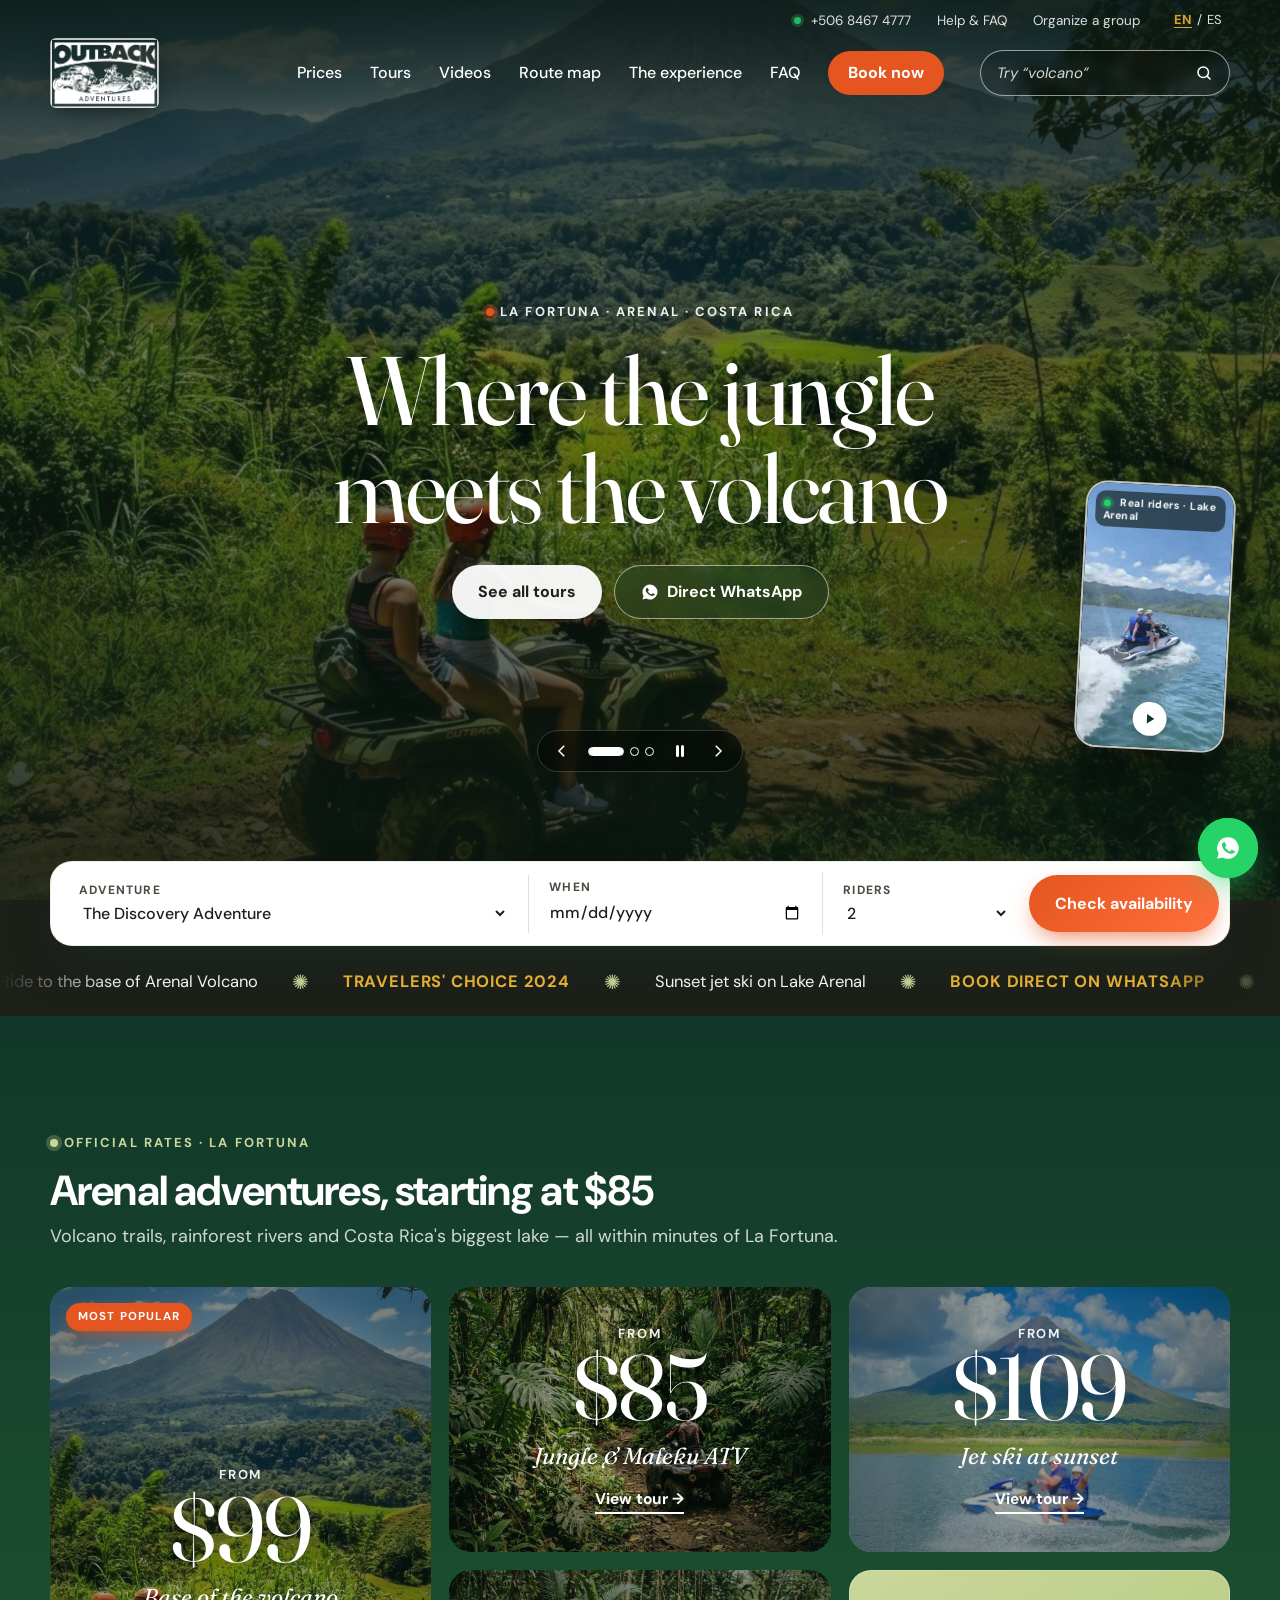
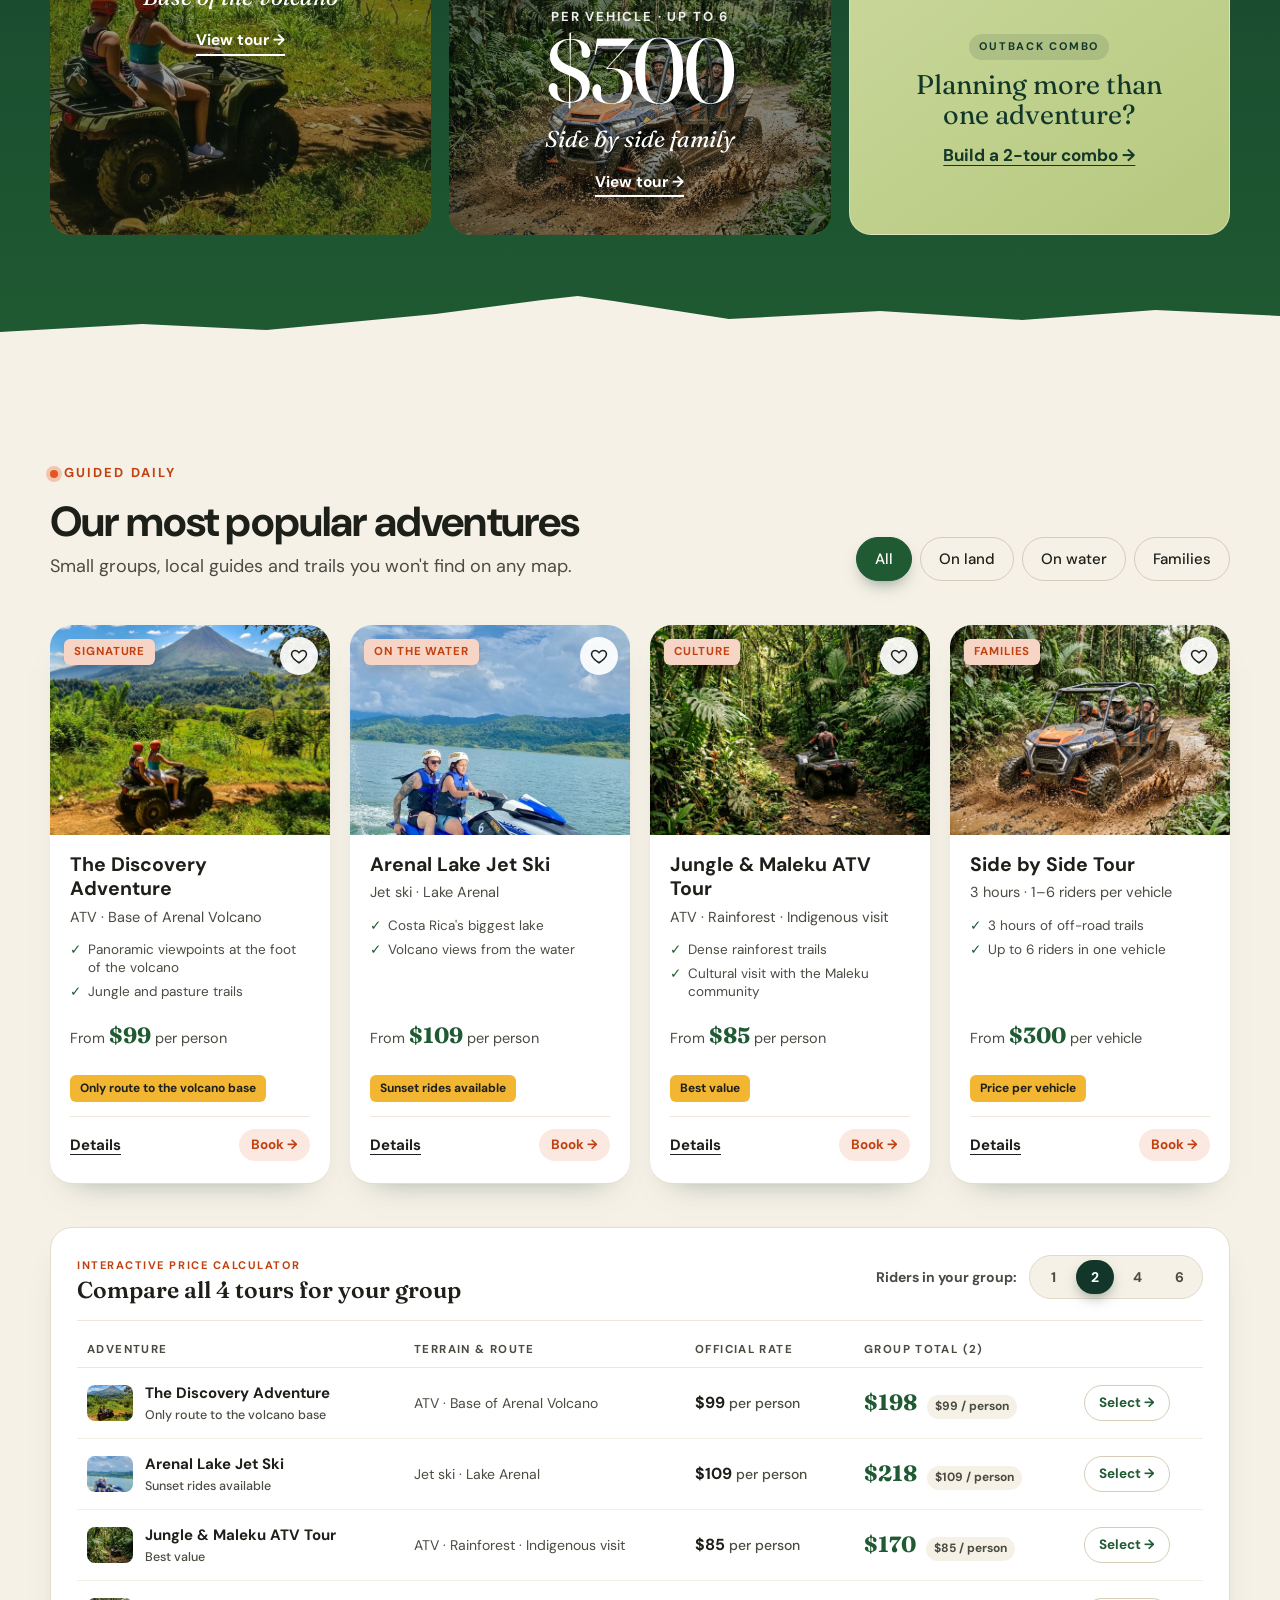
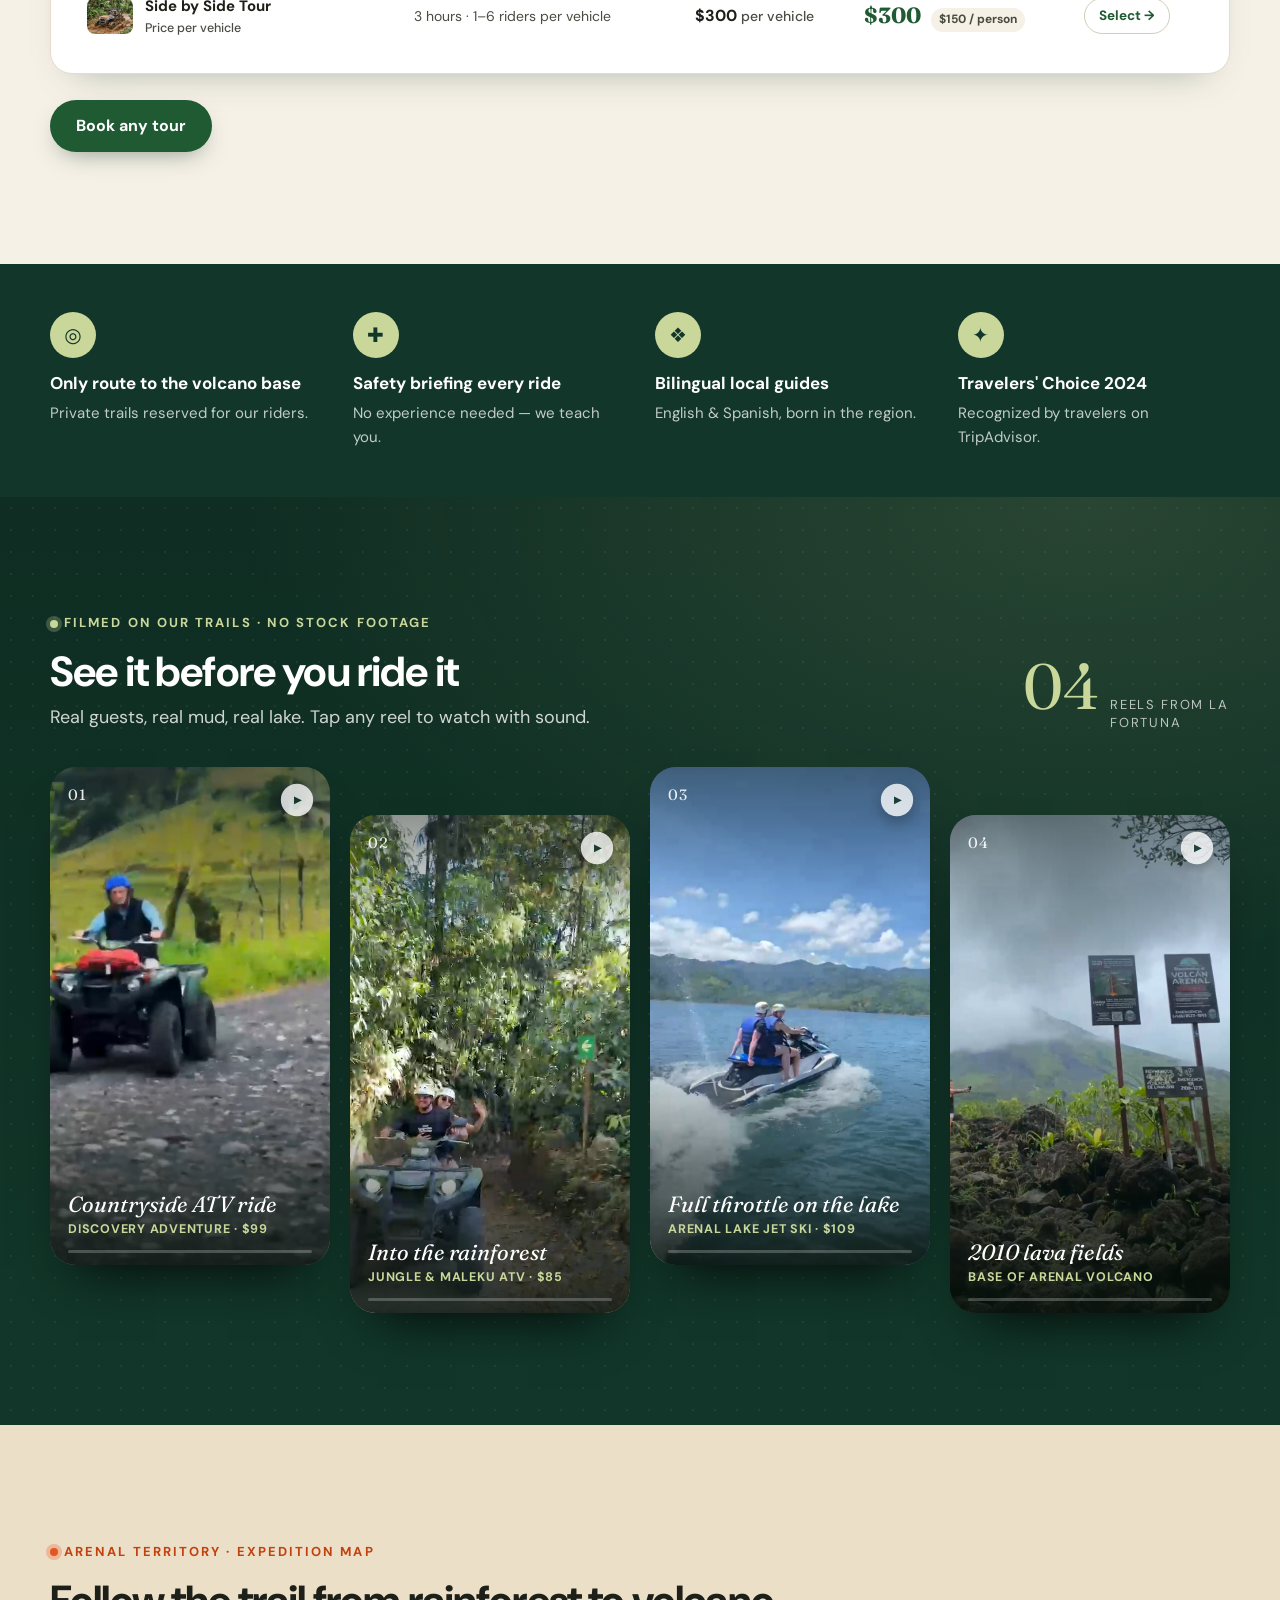
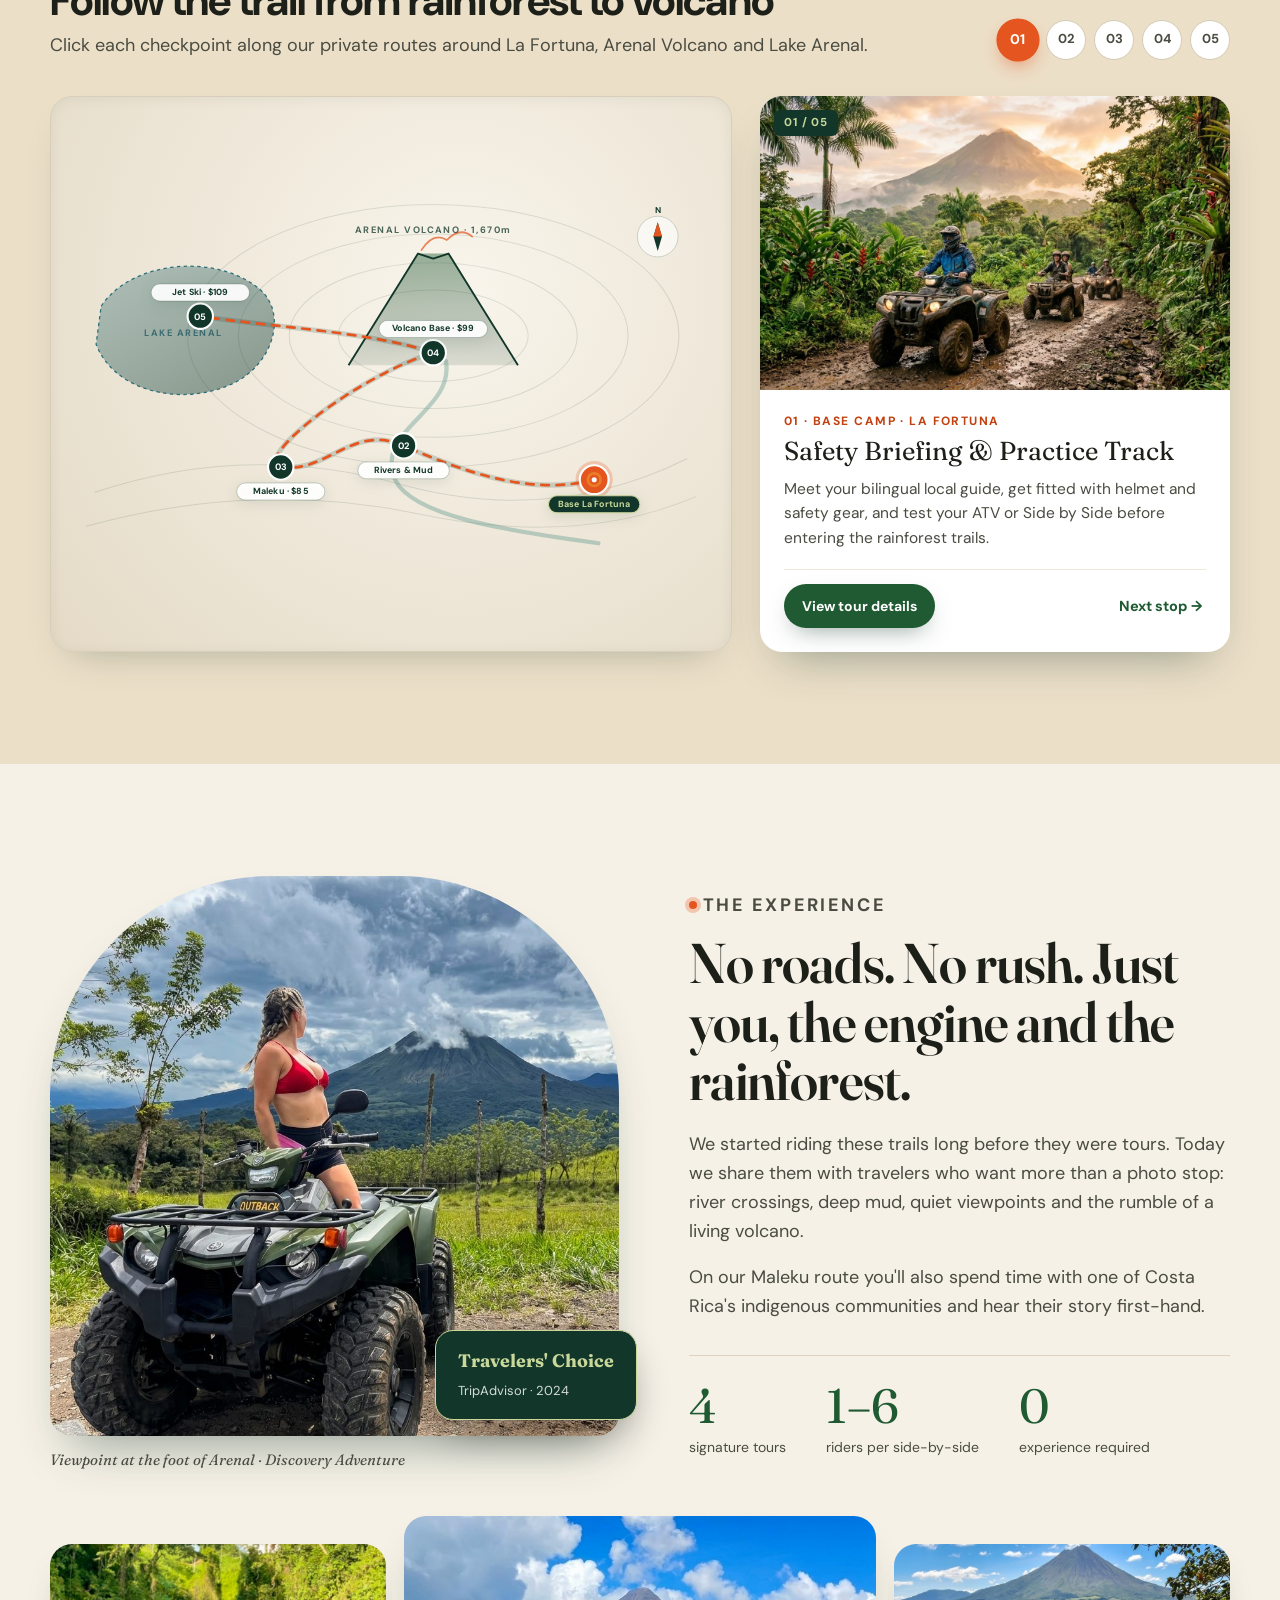
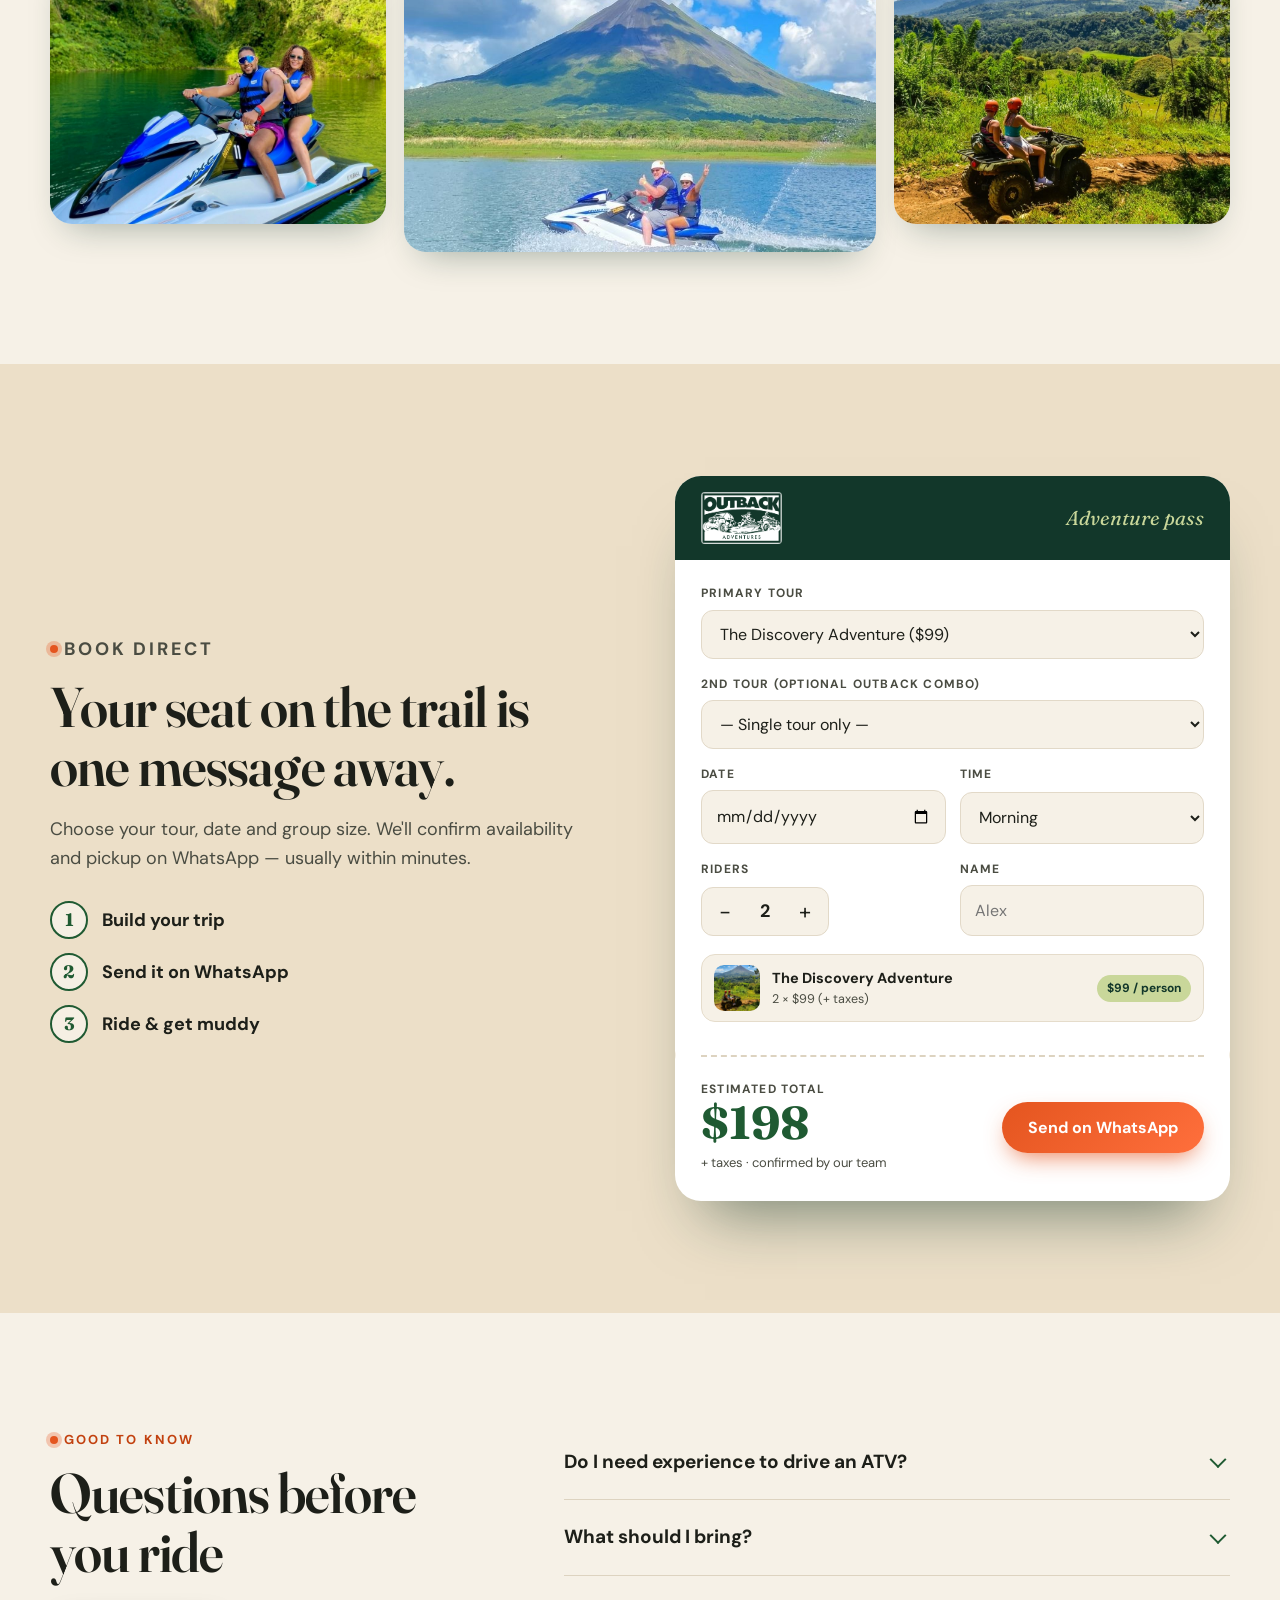
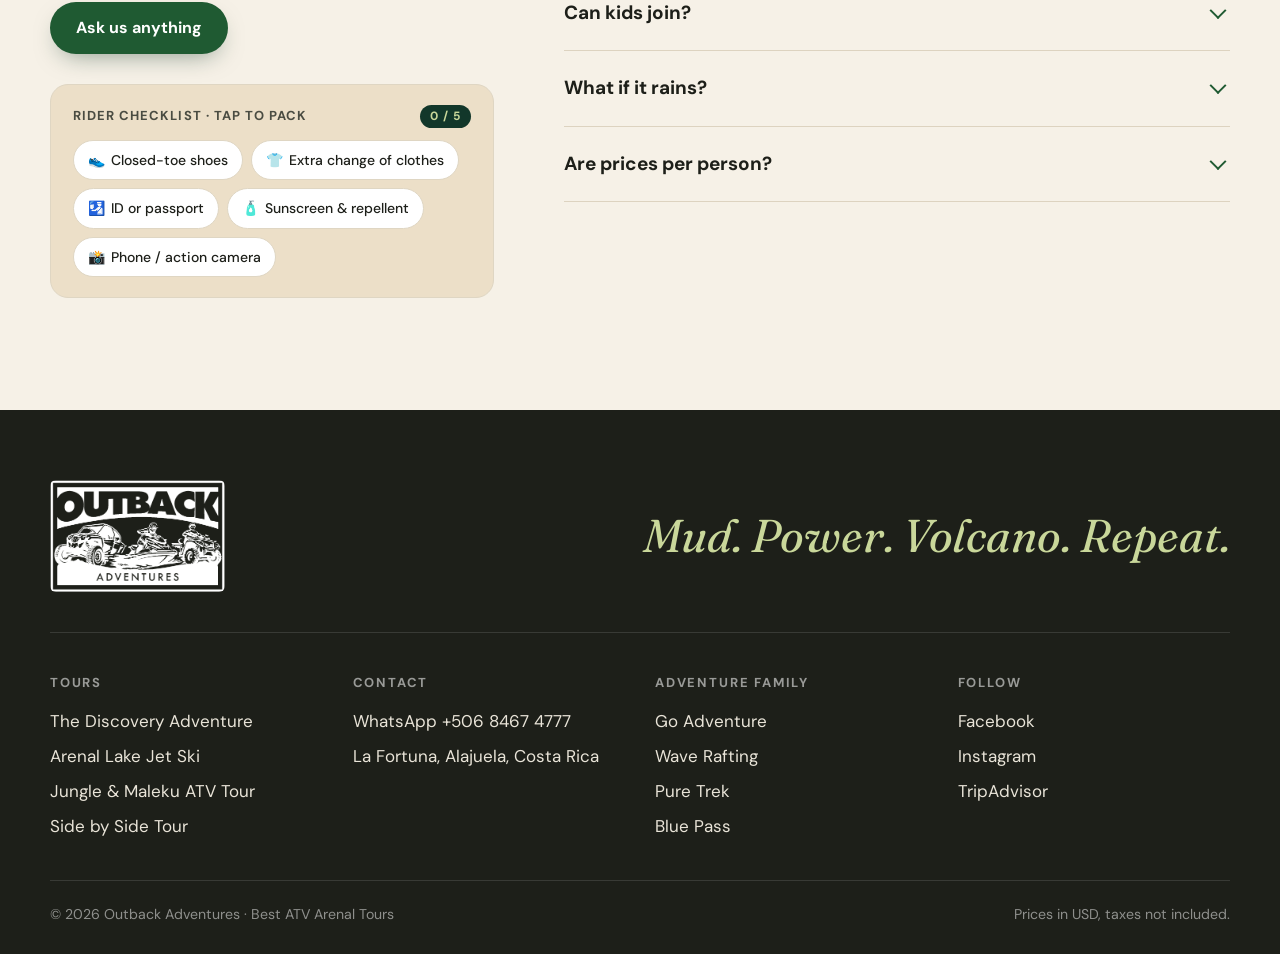
==== commit 9e8fa0f7: "Iteration 8: Integrate 5 real HD photos, 4 live vertical video reels, hero reel badge, and fullscree" ====
--- a/index.html
+++ b/index.html
@@ -16,7 +16,7 @@
   <link rel="preconnect" href="https://fonts.googleapis.com" />
   <link rel="preconnect" href="https://fonts.gstatic.com" crossorigin />
   <link href="https://fonts.googleapis.com/css2?family=Fraunces:ital,opsz,wght@0,9..144,400;0,9..144,600;0,9..144,800;1,9..144,400&family=DM+Sans:opsz,wght@9..40,400;9..40,500;9..40,700&display=swap" rel="stylesheet" />
-  <link rel="preload" as="image" href="assets/img/hero.jpg" />
+  <link rel="preload" as="image" href="assets/img/hd/01-atv-volcano-mirador.jpg" />
   <link rel="icon" type="image/png" href="assets/img/logo.png" />
   <link rel="stylesheet" href="styles.css" />
 
@@ -81,6 +81,7 @@
       <nav class="menu" id="menu" aria-label="Main">
         <a href="#deals" data-i18n="nav.deals">Prices</a>
         <a href="#tours" data-i18n="nav.tours">Tours</a>
+        <a href="#reels" data-i18n="nav.reels">Videos</a>
         <a href="#map" data-i18n="nav.map">Route map</a>
         <a href="#experience" data-i18n="nav.exp">The experience</a>
         <a href="#faq" data-i18n="nav.faq">FAQ</a>
@@ -101,7 +102,7 @@
     <!-- ================= HERO SLIDESHOW ================= -->
     <section class="hero" id="top" aria-roledescription="carousel" aria-label="Featured adventures">
       <div class="hero__slides" data-parallax>
-        <figure class="slide is-active" style="--img:url('assets/img/hero.jpg')"></figure>
+        <figure class="slide is-active" style="--img:url('assets/img/hd/01-atv-volcano-mirador.jpg')"></figure>
         <figure class="slide" style="--img:url('assets/img/jetski.jpg')"></figure>
         <figure class="slide" style="--img:url('assets/img/sidebyside.jpg')"></figure>
       </div>
@@ -123,6 +124,13 @@
         </div>
       </div>
 
+      <!-- Floating live reel (real footage) -->
+      <button type="button" class="hero-reel" data-reel="2" aria-label="Play trail video">
+        <video src="assets/video/clip-3.mp4" poster="assets/video/clip-3-poster.jpg" muted loop playsinline preload="metadata" data-autoplay></video>
+        <span class="hero-reel__tag"><span class="dot dot--sm" aria-hidden="true"></span> <span data-i18n="reel.live">Real riders · Lake Arenal</span></span>
+        <span class="hero-reel__play" aria-hidden="true"><svg viewBox="0 0 24 24" width="16" height="16"><path fill="currentColor" d="M8 5v14l11-7z"/></svg></span>
+      </button>
+
       <div class="hero__controls">
         <button id="prevSlide" aria-label="Previous slide"><svg viewBox="0 0 24 24" width="18" height="18"><path d="M15 5l-7 7 7 7" fill="none" stroke="currentColor" stroke-width="2"/></svg></button>
         <div class="hero__dots" id="dots"><button aria-label="Slide 1" class="is-active"></button><button aria-label="Slide 2"></button><button aria-label="Slide 3"></button></div>
@@ -153,7 +161,7 @@
           <p class="head__sub" data-i18n="deals.sub">Volcano trails, rainforest rivers and Costa Rica's biggest lake — all within minutes of La Fortuna.</p>
         </header>
         <div class="bento">
-          <a href="#tour-discovery" class="tile tile--tall" data-open="discovery" style="--img:url('assets/img/discovery.jpg')">
+          <a href="#tour-discovery" class="tile tile--tall" data-open="discovery" style="--img:url('assets/img/hd/01-atv-volcano-mirador.jpg')">
             <span class="tile__badge" data-i18n="deals.pop">Most popular</span>
             <span class="tile__small" data-i18n="deals.from">From</span>
             <span class="tile__price">$99</span>
@@ -166,7 +174,7 @@
             <span class="tile__label" data-i18n="deals.t1">Jungle &amp; Maleku ATV</span>
             <span class="tile__link" data-i18n="deals.view">View tour →</span>
           </a>
-          <a href="#tour-jetski" class="tile" data-open="jetski" style="--img:url('assets/img/jetski.jpg')">
+          <a href="#tour-jetski" class="tile" data-open="jetski" style="--img:url('assets/img/hd/05-jetski-arenal-volcano.jpg'); --pos: center 62%">
             <span class="tile__small" data-i18n="deals.from">From</span>
             <span class="tile__price">$109</span>
             <span class="tile__label" data-i18n="deals.t3">Jet ski at sunset</span>
@@ -256,6 +264,50 @@
         <div class="promise__item"><span class="promise__ico">✚</span><h3 data-i18n="p.2t">Safety briefing every ride</h3><p data-i18n="p.2p">No experience needed — we teach you.</p></div>
         <div class="promise__item"><span class="promise__ico">❖</span><h3 data-i18n="p.3t">Bilingual local guides</h3><p data-i18n="p.3p">English &amp; Spanish, born in the region.</p></div>
         <div class="promise__item"><span class="promise__ico">✦</span><h3 data-i18n="p.4t">Travelers' Choice 2024</h3><p data-i18n="p.4p">Recognized by travelers on TripAdvisor.</p></div>
+      </div>
+    </section>
+
+    <!-- ================= REAL FOOTAGE REELS ================= -->
+    <section class="band reels" id="reels">
+      <div class="wrap">
+        <header class="head head--row">
+          <div>
+            <p class="kicker kicker--moss"><span class="dot dot--moss" aria-hidden="true"></span> <span data-i18n="reels.kicker">Filmed on our trails · No stock footage</span></p>
+            <h2 class="head__title" data-i18n="reels.title">See it before you ride it</h2>
+            <p class="head__sub" data-i18n="reels.sub">Real guests, real mud, real lake. Tap any reel to watch with sound.</p>
+          </div>
+          <div class="reels__count"><strong>04</strong><span data-i18n="reels.count">reels from La Fortuna</span></div>
+        </header>
+        <div class="reels__track" id="reelsTrack">
+          <button type="button" class="reel" data-reel="0" aria-label="Play video: ATV through the countryside">
+            <video src="assets/video/clip-1.mp4" poster="assets/video/clip-1-poster.jpg" muted loop playsinline preload="none" data-autoplay></video>
+            <span class="reel__shade" aria-hidden="true"></span>
+            <span class="reel__num">01</span>
+            <span class="reel__meta"><em data-i18n="reels.t1">Countryside ATV ride</em><small data-i18n="reels.m1">Discovery Adventure · $99</small></span>
+            <span class="reel__bar" aria-hidden="true"><i></i></span>
+          </button>
+          <button type="button" class="reel" data-reel="1" aria-label="Play video: ATV on a jungle trail">
+            <video src="assets/video/clip-2.mp4" poster="assets/video/clip-2-poster.jpg" muted loop playsinline preload="none" data-autoplay></video>
+            <span class="reel__shade" aria-hidden="true"></span>
+            <span class="reel__num">02</span>
+            <span class="reel__meta"><em data-i18n="reels.t2">Into the rainforest</em><small data-i18n="reels.m2">Jungle &amp; Maleku ATV · $85</small></span>
+            <span class="reel__bar" aria-hidden="true"><i></i></span>
+          </button>
+          <button type="button" class="reel" data-reel="2" aria-label="Play video: Jet ski on Lake Arenal">
+            <video src="assets/video/clip-3.mp4" poster="assets/video/clip-3-poster.jpg" muted loop playsinline preload="none" data-autoplay></video>
+            <span class="reel__shade" aria-hidden="true"></span>
+            <span class="reel__num">03</span>
+            <span class="reel__meta"><em data-i18n="reels.t3">Full throttle on the lake</em><small data-i18n="reels.m3">Arenal Lake Jet Ski · $109</small></span>
+            <span class="reel__bar" aria-hidden="true"><i></i></span>
+          </button>
+          <button type="button" class="reel" data-reel="3" aria-label="Play video: Arenal Volcano lava fields">
+            <video src="assets/video/clip-4.mp4" poster="assets/video/clip-4-poster.jpg" muted loop playsinline preload="none" data-autoplay></video>
+            <span class="reel__shade" aria-hidden="true"></span>
+            <span class="reel__num">04</span>
+            <span class="reel__meta"><em data-i18n="reels.t4">2010 lava fields</em><small data-i18n="reels.m4">Base of Arenal Volcano</small></span>
+            <span class="reel__bar" aria-hidden="true"><i></i></span>
+          </button>
+        </div>
       </div>
     </section>
 
@@ -398,8 +450,8 @@
     <section class="band band--paper experience" id="experience">
       <div class="wrap experience__grid">
         <figure class="experience__photo">
-          <button type="button" class="photo-zoom" data-lightbox="assets/img/discovery.jpg" aria-label="View full photo">
-            <img src="assets/img/discovery.jpg" alt="Riders at a viewpoint facing Arenal Volcano" loading="lazy" />
+          <button type="button" class="photo-zoom" data-lightbox="assets/img/hd/02-atv-outback-volcano.jpg" aria-label="View full photo">
+            <img src="assets/img/hd/02-atv-outback-volcano.jpg" alt="Rider on an Outback ATV facing Arenal Volcano" loading="lazy" width="896" height="1200" />
           </button>
           <div class="badge-float">
             <strong>Travelers' Choice</strong>
@@ -420,16 +472,16 @@
         </div>
       </div>
       <div class="wrap mosaic" aria-label="Trail photo gallery">
-        <button type="button" class="mosaic__item" data-lightbox="assets/img/mud.jpg">
-          <img src="assets/img/mud.jpg" alt="ATV tire throwing mud on a rainforest trail" loading="lazy" />
+        <button type="button" class="mosaic__item" data-lightbox="assets/img/hd/04-jetski-emerald-cove.jpg">
+          <img src="assets/img/hd/04-jetski-emerald-cove.jpg" alt="Couple on an Outback jet ski in an emerald jungle cove" loading="lazy" />
           <span class="mosaic__zoom" aria-hidden="true">⤢</span>
         </button>
-        <button type="button" class="mosaic__item mosaic__item--tall" data-lightbox="assets/img/hero.jpg">
-          <img src="assets/img/hero.jpg" alt="ATVs riding toward Arenal Volcano in golden light" loading="lazy" />
+        <button type="button" class="mosaic__item mosaic__item--tall" data-lightbox="assets/img/hd/05-jetski-arenal-volcano.jpg">
+          <img src="assets/img/hd/05-jetski-arenal-volcano.jpg" alt="Jet ski on Lake Arenal with Arenal Volcano behind" loading="lazy" />
           <span class="mosaic__zoom" aria-hidden="true">⤢</span>
         </button>
-        <button type="button" class="mosaic__item" data-lightbox="assets/img/jetski.jpg">
-          <img src="assets/img/jetski.jpg" alt="Jet ski on Lake Arenal at sunset" loading="lazy" />
+        <button type="button" class="mosaic__item" data-lightbox="assets/img/hd/01-atv-volcano-mirador.jpg">
+          <img src="assets/img/hd/01-atv-volcano-mirador.jpg" alt="Two riders on an Outback ATV overlooking Arenal Volcano" loading="lazy" />
           <span class="mosaic__zoom" aria-hidden="true">⤢</span>
         </button>
       </div>
@@ -596,6 +648,17 @@
     <button class="lightbox__nav lightbox__nav--next" id="lbNext" aria-label="Next photo">›</button>
   </div>
 
+  <!-- Fullscreen reel player -->
+  <div class="vmodal" id="vmodal" role="dialog" aria-modal="true" aria-label="Video player" hidden>
+    <button class="lightbox__close" id="vmClose" aria-label="Close">×</button>
+    <button class="lightbox__nav lightbox__nav--prev" id="vmPrev" aria-label="Previous video">‹</button>
+    <figure class="vmodal__stage">
+      <video id="vmVideo" playsinline controls preload="auto"></video>
+      <figcaption class="lightbox__meta"><span id="vmCap"></span><strong id="vmCount">1 / 4</strong></figcaption>
+    </figure>
+    <button class="lightbox__nav lightbox__nav--next" id="vmNext" aria-label="Next video">›</button>
+  </div>
+
   <script src="app.js" defer></script>
 </body>
 </html>
--- a/styles.css
+++ b/styles.css
@@ -158,7 +158,7 @@
 /* ---------- bento (3×2 grid, 5 tiles = 6 cells, zero empty slots) ---------- */
 .bento { display: grid; grid-template-columns: repeat(3, 1fr); grid-template-rows: 265px 265px; gap: 18px; }
 .tile { position: relative; border-radius: var(--r); overflow: hidden; color: #fff; text-decoration: none; display: flex; flex-direction: column; justify-content: center; align-items: center; text-align: center; padding: 26px; isolation: isolate; transition: transform .45s var(--ease), box-shadow .45s var(--ease); }
-.tile::before { content: ""; position: absolute; inset: 0; z-index: -2; background: var(--img) center/cover; transition: transform 1.1s var(--ease); }
+.tile::before { content: ""; position: absolute; inset: 0; z-index: -2; background: var(--img) var(--pos, center)/cover; transition: transform 1.1s var(--ease); }
 .tile::after { content: ""; position: absolute; inset: 0; z-index: -1; background: radial-gradient(circle at 50% 50%, rgba(8, 20, 14, .28), rgba(8, 20, 14, .58)); transition: background .4s; }
 .tile:hover { transform: translateY(-6px); box-shadow: 0 24px 44px -18px rgba(0, 0, 0, .55); }
 .tile:hover::before { transform: scale(1.08); }
@@ -267,7 +267,7 @@
 .experience__grid { display: grid; grid-template-columns: 1.05fr 1fr; gap: 70px; align-items: center; }
 .experience__photo { margin: 0; position: relative; }
 .photo-zoom { display: block; width: 100%; padding: 0; border-radius: 220px 220px var(--r) var(--r); overflow: hidden; box-shadow: 0 28px 50px -22px rgba(18, 55, 42, .45); }
-.photo-zoom img { aspect-ratio: 4/5; object-fit: cover; width: 100%; transition: transform 1s var(--ease); }
+.photo-zoom img { aspect-ratio: 4/5; height: auto; max-height: 560px; object-fit: cover; width: 100%; transition: transform 1s var(--ease); }
 .photo-zoom:hover img { transform: scale(1.05); }
 .badge-float { position: absolute; right: -18px; bottom: 52px; background: var(--forest); color: #fff; padding: 16px 22px; border-radius: 18px; box-shadow: 0 20px 40px -12px rgba(0, 0, 0, .45); border: 1.5px solid var(--moss); animation: float 5s ease-in-out infinite; }
 .badge-float strong { display: block; font-family: var(--serif); font-size: 18px; color: var(--moss); }
@@ -577,3 +577,71 @@
   .hero__line .w__i, .rv .head__title, .rv .display { transform: none; clip-path: none; }
   .experience__photo.rv .photo-zoom { clip-path: none; }
 }
+
+/* =================== ITERATION 8 · REAL FOOTAGE & PREMIUM MEDIA =================== */
+/* Floating live reel in the hero */
+.hero-reel { position: absolute; z-index: 3; right: max(28px, calc((100vw - 1180px) / 2)); bottom: 150px; width: 150px; aspect-ratio: 9 / 16; border-radius: 22px; overflow: hidden; padding: 0; border: 2px solid rgba(255, 255, 255, .75); box-shadow: 0 30px 60px -18px rgba(0, 0, 0, .7); transform: rotate(3deg); transition: transform .5s var(--ease), box-shadow .5s var(--ease); animation: reelIn 1s var(--ease) 1.4s both; background: #0b1a12; }
+.hero-reel:hover { transform: rotate(0) translateY(-6px) scale(1.04); box-shadow: 0 40px 70px -18px rgba(0, 0, 0, .8); }
+.hero-reel video { width: 100%; height: 100%; object-fit: cover; display: block; }
+.hero-reel__tag { position: absolute; left: 8px; right: 8px; top: 8px; font-size: 10.5px; font-weight: 700; letter-spacing: .04em; line-height: 1.25; color: #fff; background: rgba(10, 24, 18, .62); backdrop-filter: blur(6px); padding: 5px 8px; border-radius: 10px; text-align: left; }
+.hero-reel__play { position: absolute; left: 50%; bottom: 12px; transform: translateX(-50%); width: 34px; height: 34px; border-radius: 50%; display: grid; place-items: center; background: #fff; color: var(--forest); box-shadow: 0 6px 16px rgba(0, 0, 0, .35); }
+@keyframes reelIn { from { opacity: 0; transform: rotate(10deg) translateY(40px) scale(.9); } }
+
+/* Reels section */
+.reels { background: radial-gradient(120% 90% at 85% 0%, rgba(201, 215, 154, .14), transparent 55%), linear-gradient(180deg, #0f2d22 0%, #12372a 100%); color: #fff; position: relative; overflow: hidden; }
+.reels::before { content: ""; position: absolute; inset: 0; pointer-events: none; opacity: .06; background-image: radial-gradient(#fff 1px, transparent 1px); background-size: 22px 22px; }
+.reels .wrap { position: relative; }
+.reels__count { display: flex; align-items: baseline; gap: 10px; color: var(--moss); }
+.reels__count strong { font-family: var(--serif); font-size: 64px; line-height: 1; font-weight: 400; }
+.reels__count span { font-size: 13px; letter-spacing: .14em; text-transform: uppercase; max-width: 120px; line-height: 1.35; color: rgba(255, 255, 255, .7); }
+.reels__track { display: grid; grid-template-columns: repeat(4, minmax(0, 1fr)); gap: 20px; align-items: start; }
+.reel { position: relative; aspect-ratio: 9 / 16; border-radius: 26px; overflow: hidden; padding: 0; background: #0b1a12; box-shadow: 0 30px 50px -28px rgba(0, 0, 0, .9); isolation: isolate; text-align: left; transition: transform .55s var(--ease), box-shadow .55s var(--ease); }
+.reel:nth-child(even) { margin-top: 48px; }
+.reel video { position: absolute; inset: 0; width: 100%; height: 100%; object-fit: cover; z-index: -2; transform: scale(1.02); transition: transform 1.2s var(--ease), filter .5s; filter: saturate(1.08) contrast(1.04); }
+.reel:hover { transform: translateY(-10px); box-shadow: 0 44px 70px -26px rgba(0, 0, 0, .95); }
+.reel:hover video { transform: scale(1.08); }
+.reel__shade { position: absolute; inset: 0; z-index: -1; background: linear-gradient(180deg, rgba(8, 18, 12, .45) 0%, transparent 28%, transparent 55%, rgba(8, 18, 12, .88) 100%); }
+.reel__num { position: absolute; top: 16px; left: 18px; font-family: var(--serif); font-size: 15px; color: rgba(255, 255, 255, .9); letter-spacing: .08em; }
+.reel::after { content: "▶"; position: absolute; top: 14px; right: 14px; width: 38px; height: 38px; border-radius: 50%; display: grid; place-items: center; font-size: 12px; padding-left: 2px; color: var(--forest); background: rgba(255, 255, 255, .92); box-shadow: 0 8px 18px rgba(0, 0, 0, .3); transform: scale(.85); opacity: .85; transition: transform .35s var(--ease), opacity .35s, background .3s; }
+.reel:hover::after { transform: scale(1); opacity: 1; background: var(--gold); }
+.reel__meta { position: absolute; left: 18px; right: 18px; bottom: 26px; display: grid; gap: 3px; }
+.reel__meta em { font-family: var(--serif); font-style: italic; font-size: 22px; line-height: 1.1; color: #fff; }
+.reel__meta small { font-size: 12.5px; font-weight: 700; letter-spacing: .06em; text-transform: uppercase; color: var(--moss); }
+.reel__bar { position: absolute; left: 18px; right: 18px; bottom: 12px; height: 3px; border-radius: 3px; background: rgba(255, 255, 255, .22); overflow: hidden; }
+.reel__bar i { display: block; height: 100%; width: 100%; background: linear-gradient(90deg, var(--gold), var(--lava)); transform-origin: left; transform: scaleX(var(--p, 0)); }
+
+/* Fullscreen video modal */
+.vmodal { position: fixed; inset: 0; z-index: 310; background: rgba(6, 12, 9, .95); backdrop-filter: blur(10px); display: grid; place-items: center; padding: 30px; animation: fadeIn .28s; }
+.vmodal[hidden] { display: none; }
+.vmodal__stage { margin: 0; display: grid; gap: 14px; justify-items: center; }
+.vmodal video { height: min(80vh, 760px); max-width: 90vw; aspect-ratio: 9 / 16; object-fit: cover; border-radius: 22px; background: #000; box-shadow: 0 30px 70px -15px rgba(0, 0, 0, .8); animation: vIn .45s var(--ease); }
+.vmodal .lightbox__meta { width: min(100%, 460px); }
+@keyframes vIn { from { opacity: 0; transform: scale(.94) translateY(16px); } }
+
+/* Real photography: richer grading & focal-point framing */
+.card__media img, .mosaic__item img, .photo-zoom img { filter: saturate(1.05); }
+.photo-zoom img { object-position: center 32%; }
+.card[data-tour="jetski"] .card__media img { object-position: center 62%; }
+.bento .tile:nth-child(3) img,
+.mosaic__item--tall img { object-position: center 56%; }
+.mosaic__item:first-child img { object-position: center 60%; }
+
+@media (max-width: 1100px) {
+  .reels__track { grid-template-columns: none; grid-auto-flow: column; grid-auto-columns: 42%; overflow-x: auto; scroll-snap-type: x mandatory; margin: 0 -20px; padding: 4px 20px 20px; scrollbar-width: none; }
+  .reels__track::-webkit-scrollbar { display: none; }
+  .reel { scroll-snap-align: start; }
+  .reel:nth-child(even) { margin-top: 0; }
+  .hero-reel { width: 120px; bottom: 200px; }
+}
+@media (max-width: 820px) {
+  .hero-reel { display: none; }
+  .reels__count { display: none; }
+}
+@media (max-width: 560px) {
+  .reels__track { grid-auto-columns: 72%; }
+  .vmodal { padding: 16px; }
+  .vmodal video { height: 72vh; }
+}
+@media (prefers-reduced-motion: reduce) {
+  .hero-reel { animation: none; }
+}
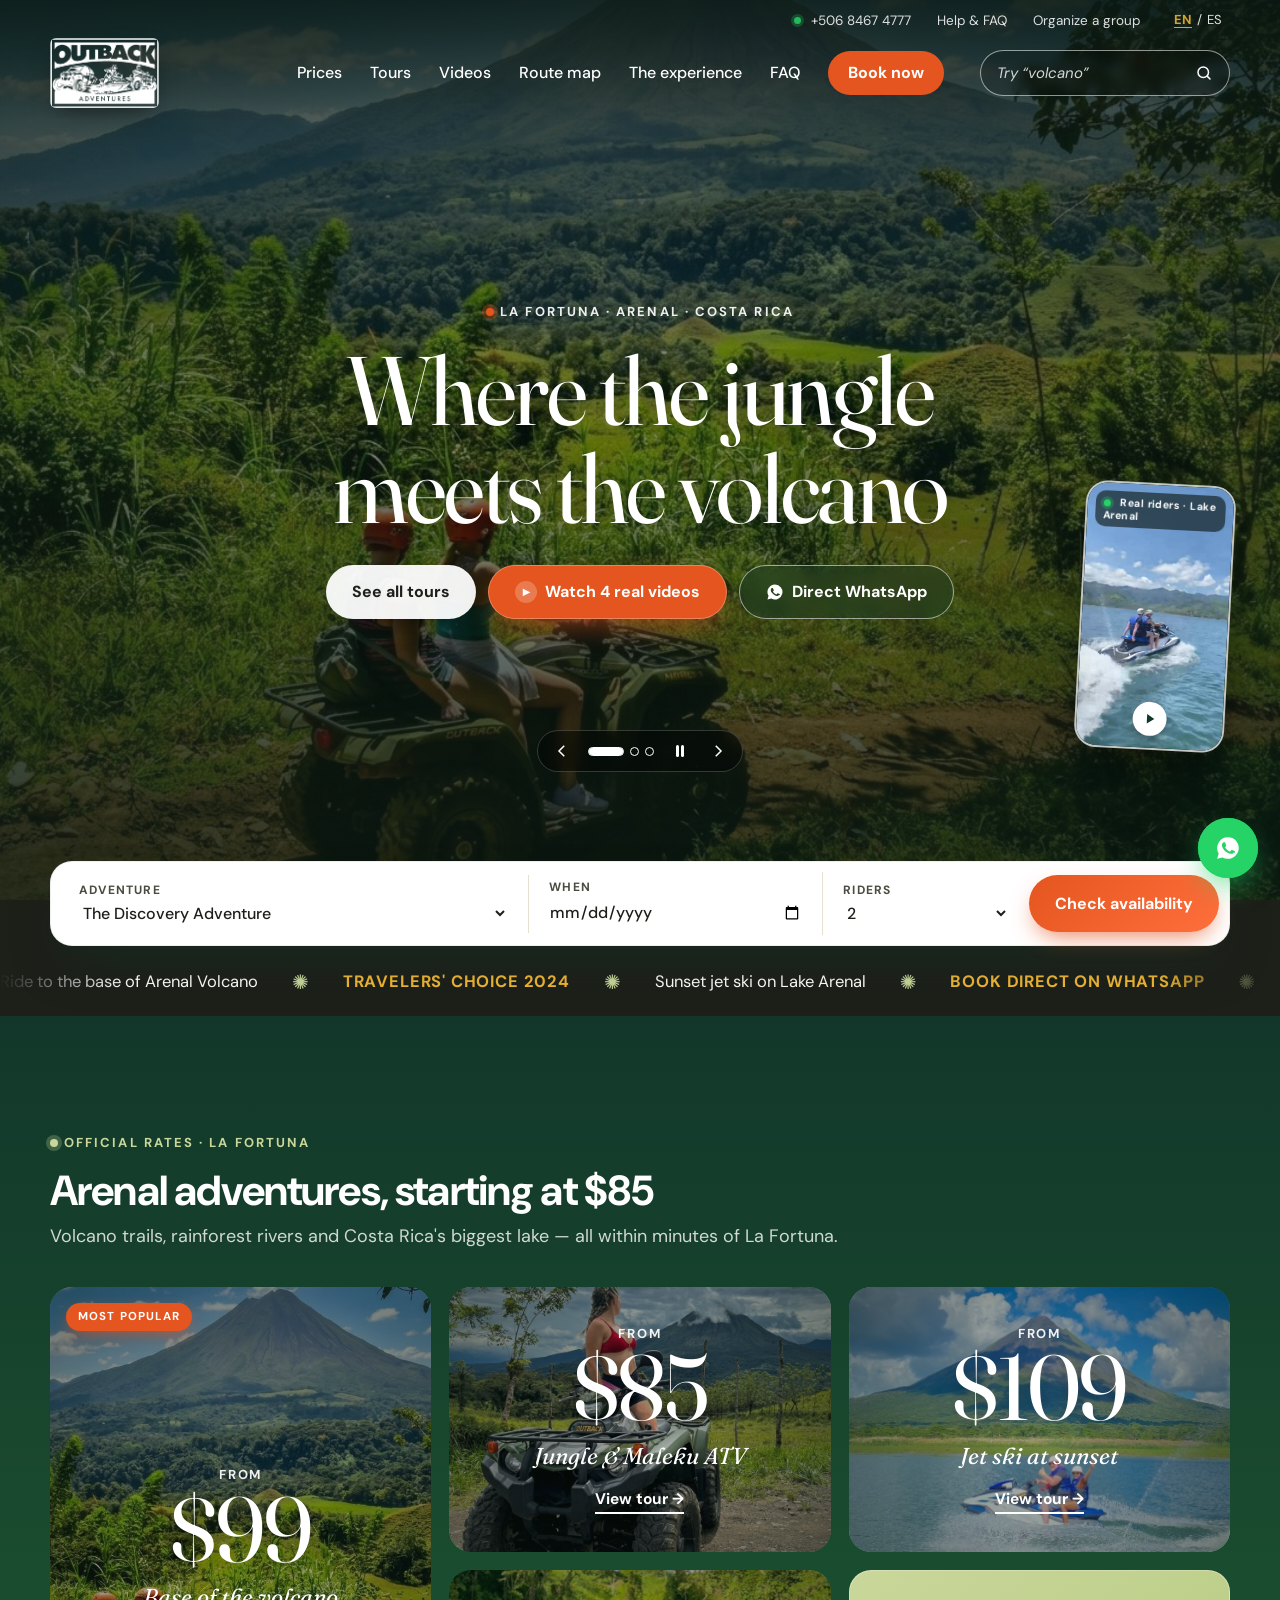
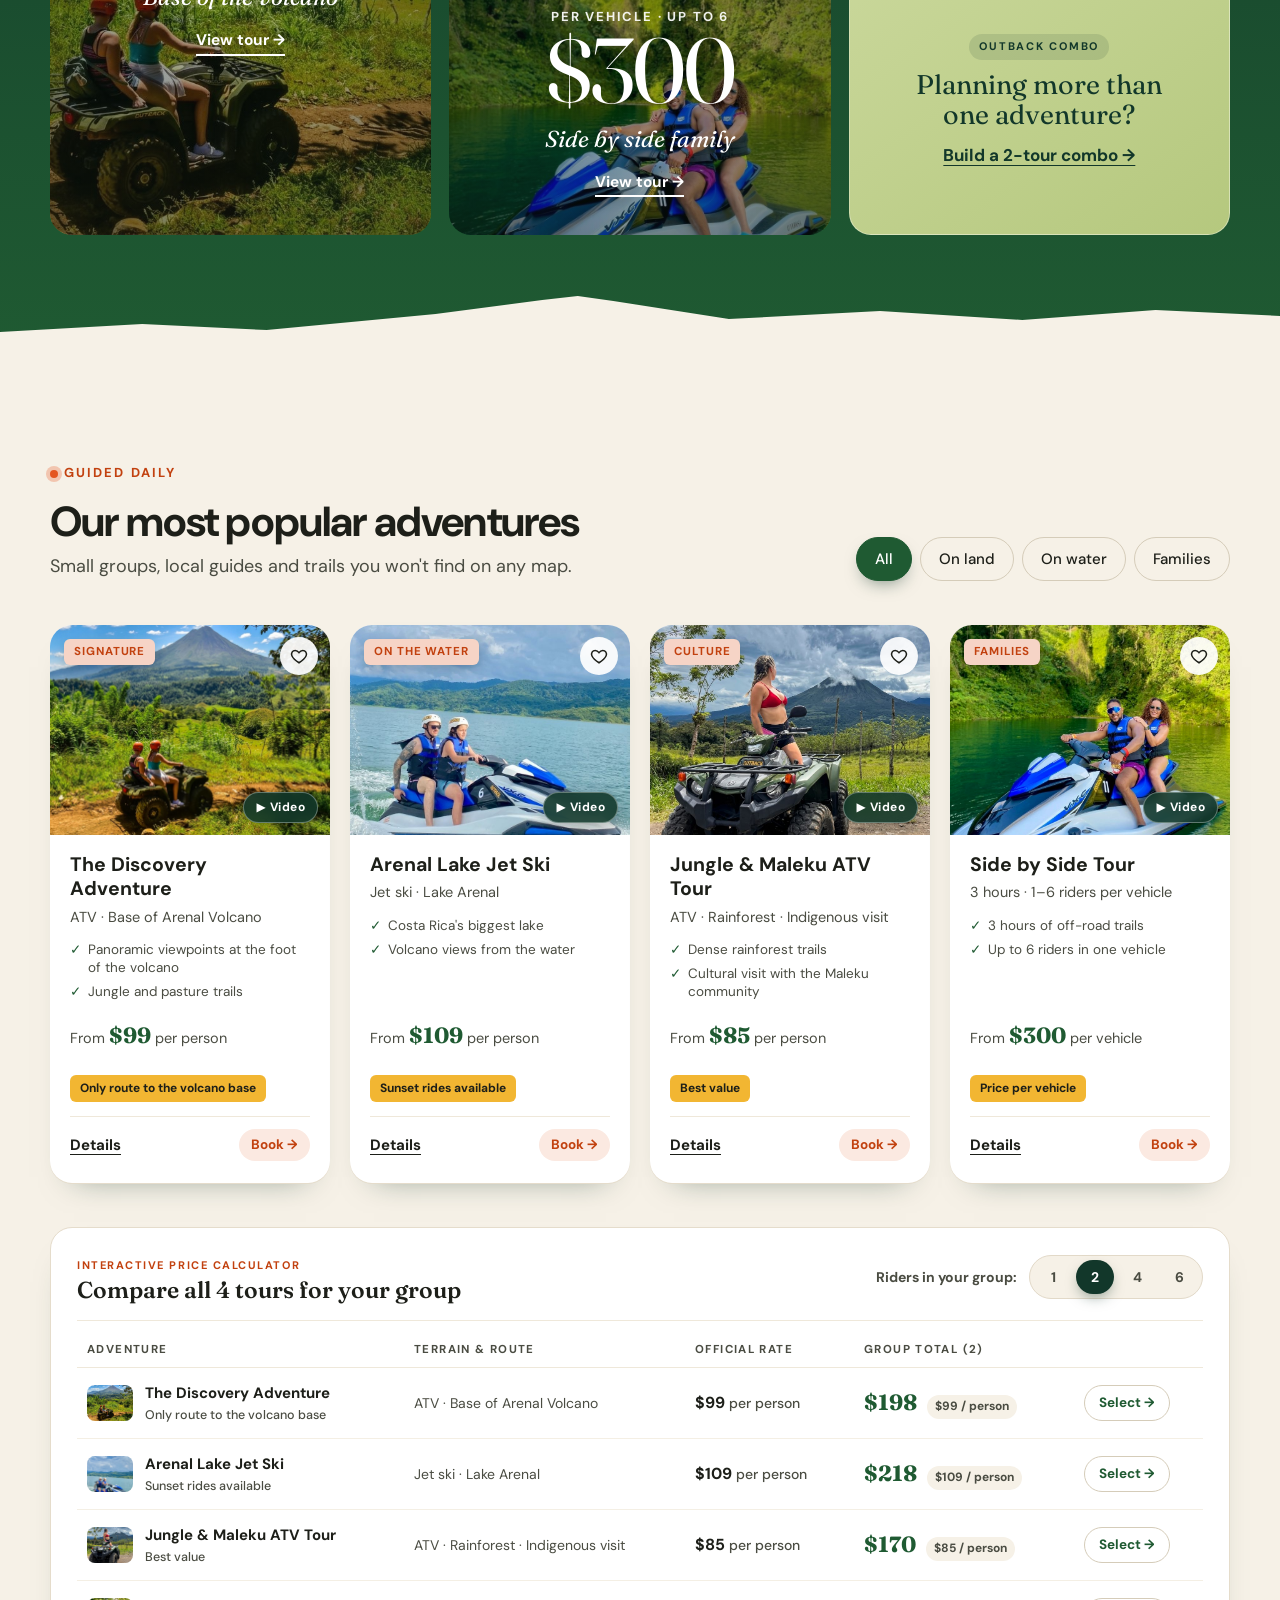
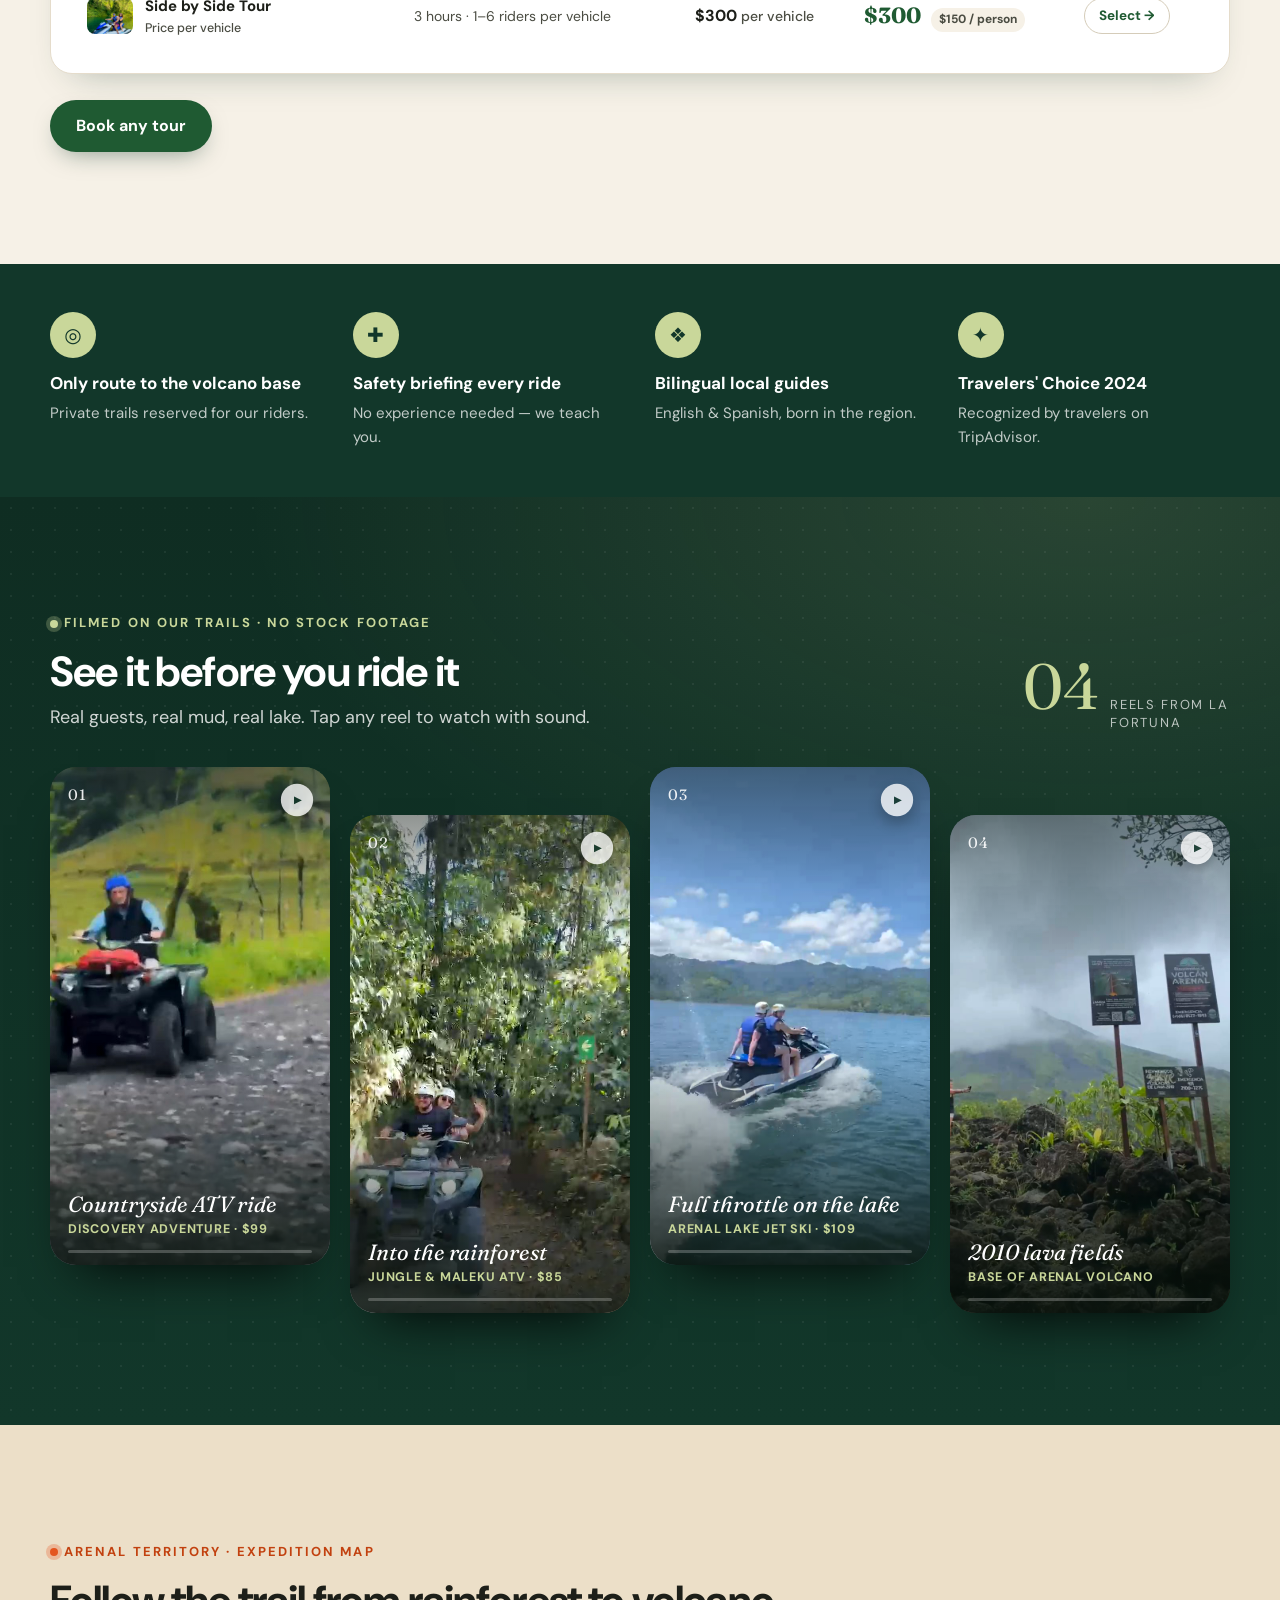
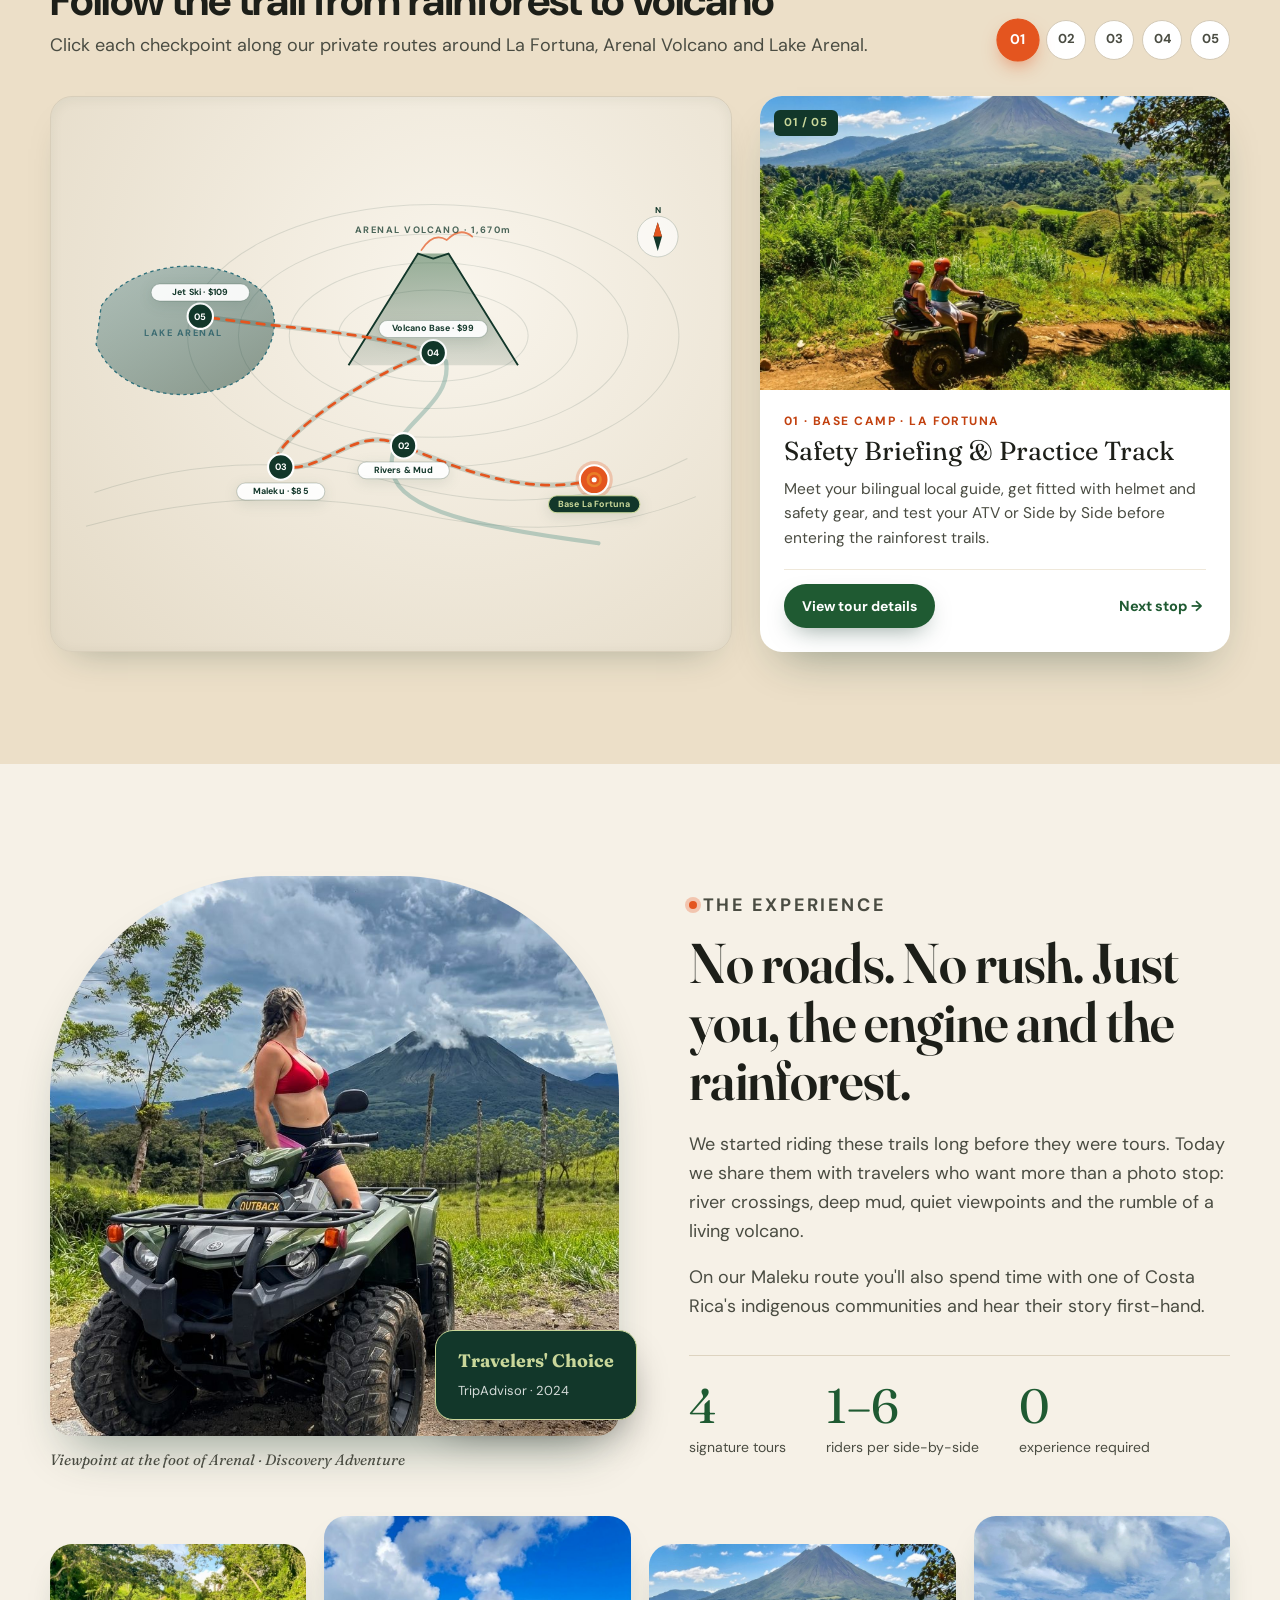
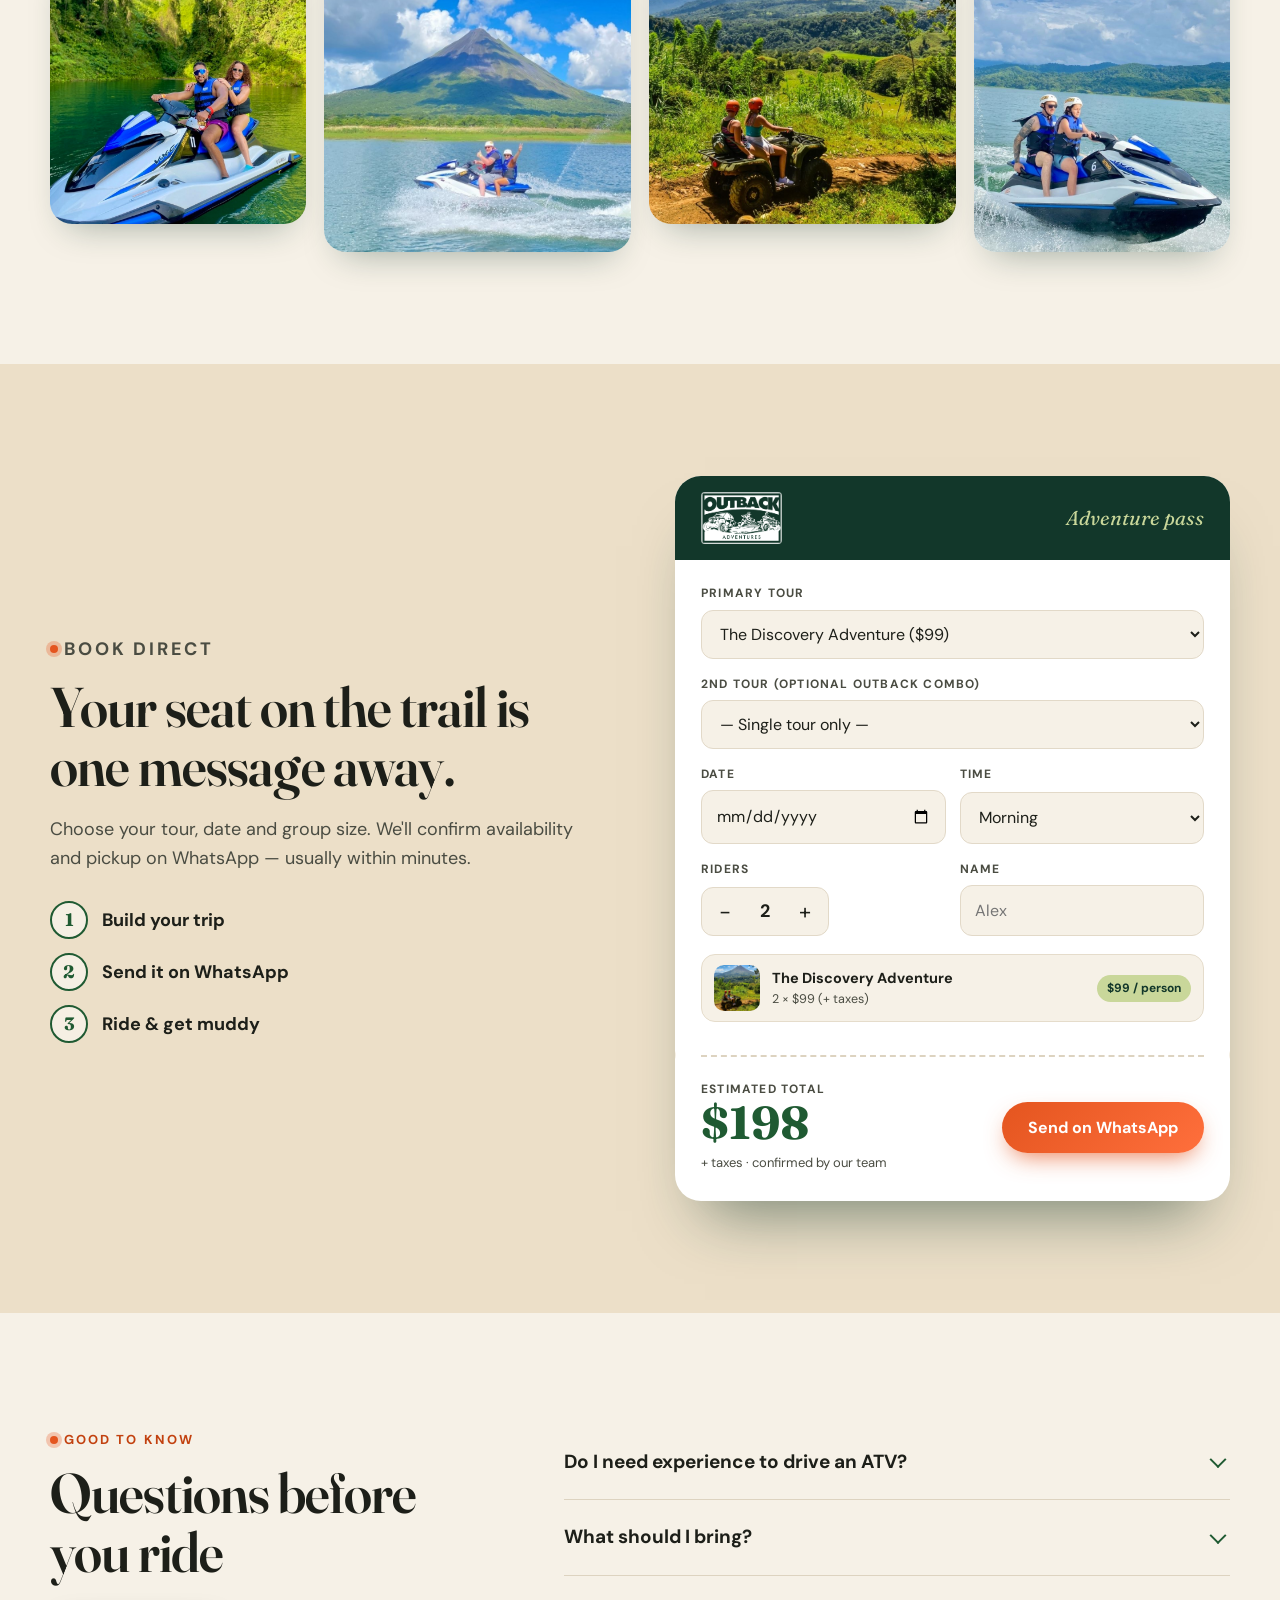
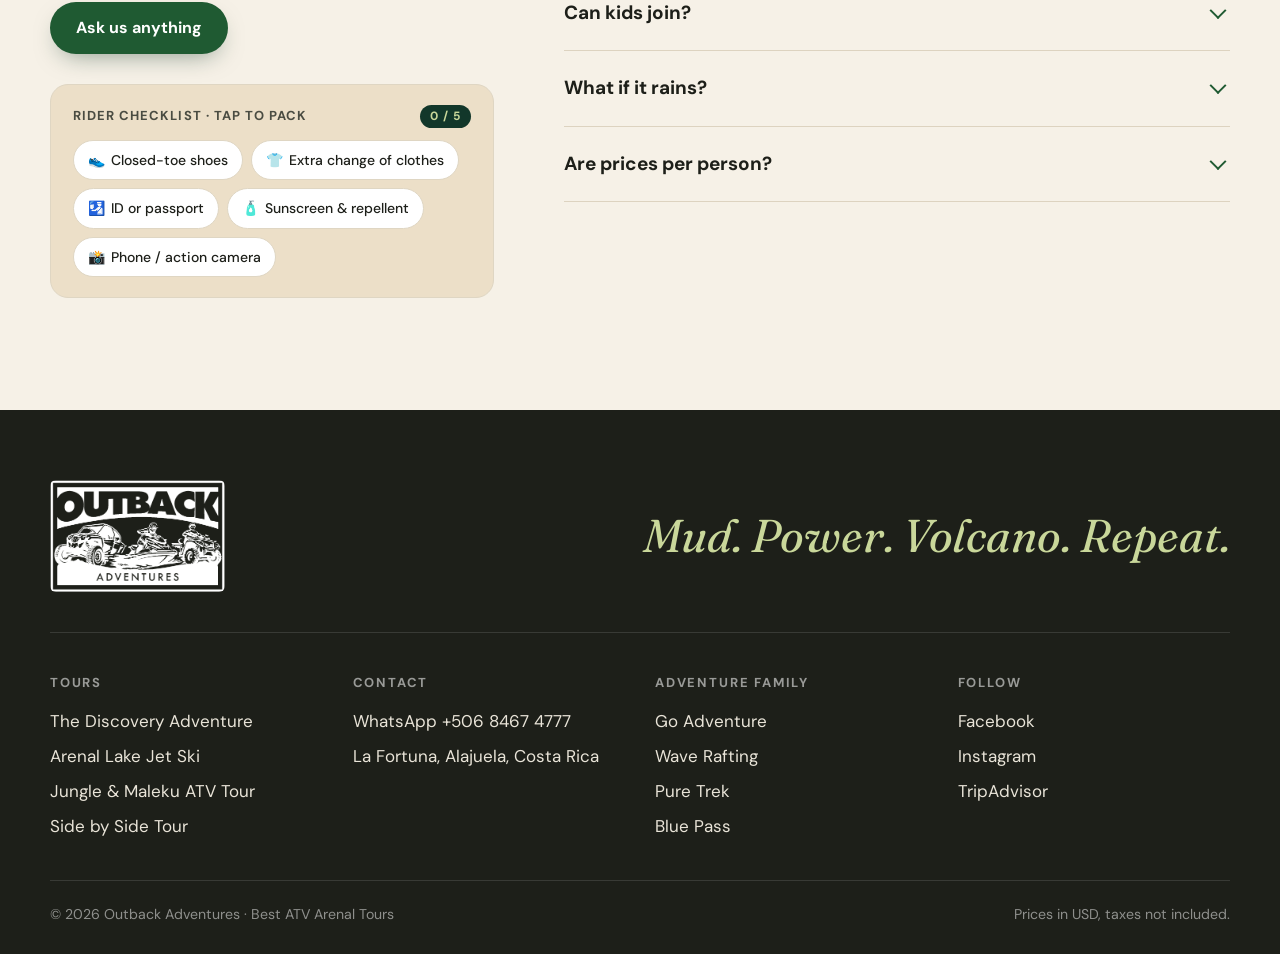
==== commit f8d362e8: "Iteration 8 v9: Cache-busting ?v=9, 100% real HD photos across all sections, hover video on tour car" ====
--- a/index.html
+++ b/index.html
@@ -16,9 +16,12 @@
   <link rel="preconnect" href="https://fonts.googleapis.com" />
   <link rel="preconnect" href="https://fonts.gstatic.com" crossorigin />
   <link href="https://fonts.googleapis.com/css2?family=Fraunces:ital,opsz,wght@0,9..144,400;0,9..144,600;0,9..144,800;1,9..144,400&family=DM+Sans:opsz,wght@9..40,400;9..40,500;9..40,700&display=swap" rel="stylesheet" />
-  <link rel="preload" as="image" href="assets/img/hd/01-atv-volcano-mirador.jpg" />
+  <meta http-equiv="Cache-Control" content="no-cache, no-store, must-revalidate" />
+  <meta http-equiv="Pragma" content="no-cache" />
+  <meta http-equiv="Expires" content="0" />
+  <link rel="preload" as="image" href="assets/img/hd/01-atv-volcano-mirador.jpg?v=9" />
   <link rel="icon" type="image/png" href="assets/img/logo.png" />
-  <link rel="stylesheet" href="styles.css" />
+  <link rel="stylesheet" href="styles.css?v=9" />
 
   <script type="application/ld+json">
   {
@@ -102,9 +105,9 @@
     <!-- ================= HERO SLIDESHOW ================= -->
     <section class="hero" id="top" aria-roledescription="carousel" aria-label="Featured adventures">
       <div class="hero__slides" data-parallax>
-        <figure class="slide is-active" style="--img:url('assets/img/hd/01-atv-volcano-mirador.jpg')"></figure>
-        <figure class="slide" style="--img:url('assets/img/jetski.jpg')"></figure>
-        <figure class="slide" style="--img:url('assets/img/sidebyside.jpg')"></figure>
+        <figure class="slide is-active" style="--img:url('assets/img/hd/01-atv-volcano-mirador.jpg?v=9')"></figure>
+        <figure class="slide" style="--img:url('assets/img/hd/05-jetski-arenal-volcano.jpg?v=9')"></figure>
+        <figure class="slide" style="--img:url('assets/img/hd/02-atv-outback-volcano.jpg?v=9')"></figure>
       </div>
       <div class="hero__shade"></div>
 
@@ -117,6 +120,10 @@
         </h1>
         <div class="hero__actions">
           <a href="#tours" class="pill pill--light" data-i18n="hero.cta">See all tours</a>
+          <button type="button" class="pill pill--video" data-reel="0">
+            <span class="pill__play" aria-hidden="true">▶</span>
+            <span data-i18n="hero.vid">Watch 4 real videos</span>
+          </button>
           <a href="https://wa.me/50684674777?text=Hi!%20I%20want%20to%20book%20an%20adventure%20in%20Arenal" target="_blank" rel="noopener" class="pill pill--glass">
             <svg width="18" height="18" viewBox="0 0 24 24" aria-hidden="true"><path fill="currentColor" d="M12 2a10 10 0 0 0-8.6 15.1L2 22l5-1.3A10 10 0 1 0 12 2Zm5.3 14.1c-.2.6-1.3 1.2-1.8 1.2-.5.1-1 .2-3.3-.7-2.8-1.1-4.6-4-4.7-4.2-.1-.2-1.1-1.5-1.1-2.9s.7-2.1 1-2.4c.3-.3.6-.3.8-.3h.6c.2 0 .4 0 .6.5l.9 2.1c.1.2.1.4 0 .6l-.4.6-.4.4c-.1.2-.3.3-.1.6.2.3.8 1.3 1.7 2.1 1.2 1 2.1 1.4 2.4 1.5.3.1.5.1.7-.1l1-1.2c.2-.3.4-.2.7-.1l2 1c.3.1.5.2.5.3.1.2.1.7-.1 1.3Z"/></svg>
             <span data-i18n="hero.wa">Direct WhatsApp</span>
@@ -161,26 +168,26 @@
           <p class="head__sub" data-i18n="deals.sub">Volcano trails, rainforest rivers and Costa Rica's biggest lake — all within minutes of La Fortuna.</p>
         </header>
         <div class="bento">
-          <a href="#tour-discovery" class="tile tile--tall" data-open="discovery" style="--img:url('assets/img/hd/01-atv-volcano-mirador.jpg')">
+          <a href="#tour-discovery" class="tile tile--tall" data-open="discovery" style="--img:url('assets/img/hd/01-atv-volcano-mirador.jpg?v=9')">
             <span class="tile__badge" data-i18n="deals.pop">Most popular</span>
             <span class="tile__small" data-i18n="deals.from">From</span>
             <span class="tile__price">$99</span>
             <span class="tile__label" data-i18n="deals.t2">Base of the volcano</span>
             <span class="tile__link" data-i18n="deals.view">View tour →</span>
           </a>
-          <a href="#tour-maleku" class="tile" data-open="maleku" style="--img:url('assets/img/maleku.jpg')">
+          <a href="#tour-maleku" class="tile" data-open="maleku" style="--img:url('assets/img/hd/02-atv-outback-volcano.jpg?v=9')">
             <span class="tile__small" data-i18n="deals.from">From</span>
             <span class="tile__price">$85</span>
             <span class="tile__label" data-i18n="deals.t1">Jungle &amp; Maleku ATV</span>
             <span class="tile__link" data-i18n="deals.view">View tour →</span>
           </a>
-          <a href="#tour-jetski" class="tile" data-open="jetski" style="--img:url('assets/img/hd/05-jetski-arenal-volcano.jpg'); --pos: center 62%">
+          <a href="#tour-jetski" class="tile" data-open="jetski" style="--img:url('assets/img/hd/05-jetski-arenal-volcano.jpg?v=9'); --pos: center 62%">
             <span class="tile__small" data-i18n="deals.from">From</span>
             <span class="tile__price">$109</span>
             <span class="tile__label" data-i18n="deals.t3">Jet ski at sunset</span>
             <span class="tile__link" data-i18n="deals.view">View tour →</span>
           </a>
-          <a href="#tour-sbs" class="tile" data-open="sbs" style="--img:url('assets/img/sidebyside.jpg')">
+          <a href="#tour-sbs" class="tile" data-open="sbs" style="--img:url('assets/img/hd/04-jetski-emerald-cove.jpg?v=9')">
             <span class="tile__small" data-i18n="deals.vehicle">Per vehicle · up to 6</span>
             <span class="tile__price">$300</span>
             <span class="tile__label" data-i18n="deals.t4">Side by side family</span>
@@ -429,7 +436,7 @@
 
           <aside class="route__card" id="routeCard" aria-live="polite">
             <div class="route__media">
-              <img id="rcImg" src="assets/img/hero.jpg" alt="" loading="lazy" />
+              <img id="rcImg" src="assets/img/hd/01-atv-volcano-mirador.jpg?v=9" alt="" loading="lazy" />
               <span class="badge" id="rcBadge">01 / 05</span>
             </div>
             <div class="route__body">
@@ -451,7 +458,7 @@
       <div class="wrap experience__grid">
         <figure class="experience__photo">
           <button type="button" class="photo-zoom" data-lightbox="assets/img/hd/02-atv-outback-volcano.jpg" aria-label="View full photo">
-            <img src="assets/img/hd/02-atv-outback-volcano.jpg" alt="Rider on an Outback ATV facing Arenal Volcano" loading="lazy" width="896" height="1200" />
+            <img src="assets/img/hd/02-atv-outback-volcano.jpg?v=9" alt="Rider on an Outback ATV facing Arenal Volcano" loading="lazy" width="896" height="1200" />
           </button>
           <div class="badge-float">
             <strong>Travelers' Choice</strong>
@@ -471,17 +478,21 @@
           </dl>
         </div>
       </div>
-      <div class="wrap mosaic" aria-label="Trail photo gallery">
+      <div class="wrap mosaic mosaic--four" aria-label="Trail photo gallery">
         <button type="button" class="mosaic__item" data-lightbox="assets/img/hd/04-jetski-emerald-cove.jpg">
-          <img src="assets/img/hd/04-jetski-emerald-cove.jpg" alt="Couple on an Outback jet ski in an emerald jungle cove" loading="lazy" />
+          <img src="assets/img/hd/04-jetski-emerald-cove.jpg?v=9" alt="Couple on an Outback jet ski in an emerald jungle cove" loading="lazy" />
           <span class="mosaic__zoom" aria-hidden="true">⤢</span>
         </button>
         <button type="button" class="mosaic__item mosaic__item--tall" data-lightbox="assets/img/hd/05-jetski-arenal-volcano.jpg">
-          <img src="assets/img/hd/05-jetski-arenal-volcano.jpg" alt="Jet ski on Lake Arenal with Arenal Volcano behind" loading="lazy" />
+          <img src="assets/img/hd/05-jetski-arenal-volcano.jpg?v=9" alt="Jet ski on Lake Arenal with Arenal Volcano behind" loading="lazy" />
           <span class="mosaic__zoom" aria-hidden="true">⤢</span>
         </button>
         <button type="button" class="mosaic__item" data-lightbox="assets/img/hd/01-atv-volcano-mirador.jpg">
-          <img src="assets/img/hd/01-atv-volcano-mirador.jpg" alt="Two riders on an Outback ATV overlooking Arenal Volcano" loading="lazy" />
+          <img src="assets/img/hd/01-atv-volcano-mirador.jpg?v=9" alt="Two riders on an Outback ATV overlooking Arenal Volcano" loading="lazy" />
+          <span class="mosaic__zoom" aria-hidden="true">⤢</span>
+        </button>
+        <button type="button" class="mosaic__item mosaic__item--tall" data-lightbox="assets/img/hd/03-jetski-action-lake.jpg">
+          <img src="assets/img/hd/03-jetski-action-lake.jpg?v=9" alt="Couple riding an Outback jet ski across Lake Arenal" loading="lazy" />
           <span class="mosaic__zoom" aria-hidden="true">⤢</span>
         </button>
       </div>
@@ -526,7 +537,7 @@
               <label class="fld"><span data-i18n="book.name">Name</span><input type="text" id="bName" autocomplete="name" placeholder="Alex" /></label>
             </div>
             <div class="ticket__summary" id="ticketSummary" aria-live="polite">
-              <img id="tsImg" src="assets/img/discovery.jpg" alt="" width="48" height="48" />
+              <img id="tsImg" src="assets/img/hd/01-atv-volcano-mirador.jpg?v=9" alt="" width="48" height="48" />
               <div class="ticket__summary-txt">
                 <strong id="tsName">The Discovery Adventure</strong>
                 <small id="tsBreakdown">2 × $99 per person</small>
@@ -642,7 +653,7 @@
       <img id="lbImg" alt="" />
       <figcaption class="lightbox__meta">
         <span id="lbCap"></span>
-        <strong id="lbCount">1 / 4</strong>
+        <strong id="lbCount">1 / 5</strong>
       </figcaption>
     </figure>
     <button class="lightbox__nav lightbox__nav--next" id="lbNext" aria-label="Next photo">›</button>
@@ -659,6 +670,6 @@
     <button class="lightbox__nav lightbox__nav--next" id="vmNext" aria-label="Next video">›</button>
   </div>
 
-  <script src="app.js" defer></script>
+  <script src="app.js?v=9" defer></script>
 </body>
 </html>
--- a/styles.css
+++ b/styles.css
@@ -618,10 +618,23 @@
 .vmodal .lightbox__meta { width: min(100%, 460px); }
 @keyframes vIn { from { opacity: 0; transform: scale(.94) translateY(16px); } }
 
+/* Hero video button + Tour card hover video + 4-photo HD mosaic */
+.pill--video { background: var(--lava); color: #fff; border: 1.5px solid rgba(255, 255, 255, .28); box-shadow: 0 14px 28px -8px rgba(228, 85, 31, .55); }
+.pill--video:hover { background: var(--lava-d); transform: translateY(-2px); }
+.pill__play { display: inline-grid; place-items: center; width: 22px; height: 22px; border-radius: 50%; background: rgba(255, 255, 255, .22); font-size: 10px; padding-left: 1px; }
+.card__vid { position: absolute; inset: 0; width: 100%; height: 100%; object-fit: cover; opacity: 0; pointer-events: none; transition: opacity .38s var(--ease); z-index: 1; }
+.card.is-playing .card__vid { opacity: 1; }
+.card__media .badge, .card__media .card__fav { z-index: 2; }
+.card__vbtn { position: absolute; right: 12px; bottom: 12px; z-index: 2; background: rgba(18, 55, 42, .88); backdrop-filter: blur(6px); color: #fff; border: 1px solid rgba(255, 255, 255, .32); border-radius: 999px; padding: 5px 12px; font-size: 12px; font-weight: 700; letter-spacing: .04em; display: inline-flex; align-items: center; gap: 5px; box-shadow: 0 8px 18px rgba(0, 0, 0, .28); transition: transform .25s var(--ease), background .25s; }
+.card__vbtn:hover { background: var(--lava); transform: scale(1.06); }
+.mosaic--four { grid-template-columns: 1fr 1.2fr 1.2fr 1fr; }
+
 /* Real photography: richer grading & focal-point framing */
 .card__media img, .mosaic__item img, .photo-zoom img { filter: saturate(1.05); }
 .photo-zoom img { object-position: center 32%; }
 .card[data-tour="jetski"] .card__media img { object-position: center 62%; }
+.card[data-tour="maleku"] .card__media img { object-position: center 34%; }
+.card[data-tour="sbs"] .card__media img { object-position: center 58%; }
 .bento .tile:nth-child(3) img,
 .mosaic__item--tall img { object-position: center 56%; }
 .mosaic__item:first-child img { object-position: center 60%; }
@@ -636,11 +649,14 @@
 @media (max-width: 820px) {
   .hero-reel { display: none; }
   .reels__count { display: none; }
+  .mosaic--four { grid-template-columns: 1fr 1fr; }
+  .mosaic--four .mosaic__item:nth-child(3) { grid-column: auto; }
 }
 @media (max-width: 560px) {
   .reels__track { grid-auto-columns: 72%; }
   .vmodal { padding: 16px; }
   .vmodal video { height: 72vh; }
+  .mosaic--four { grid-template-columns: 1fr; }
 }
 @media (prefers-reduced-motion: reduce) {
   .hero-reel { animation: none; }
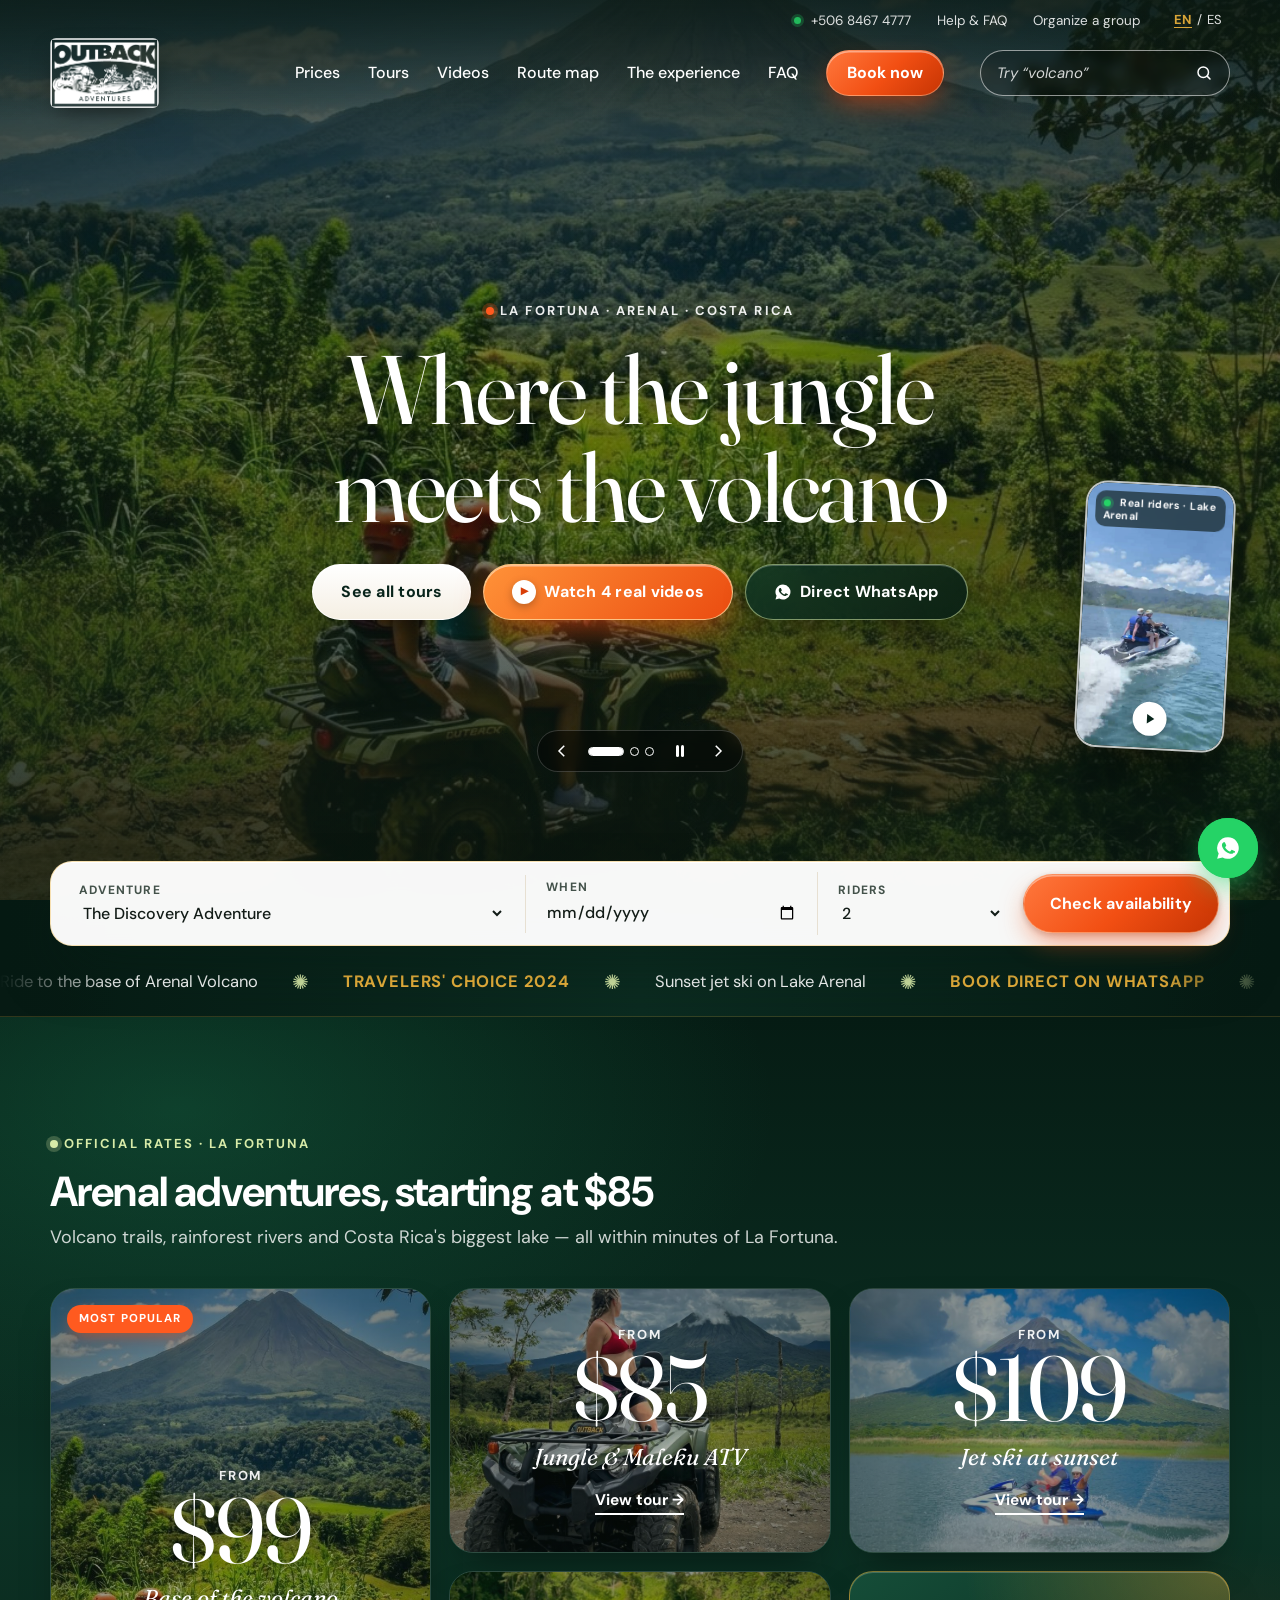
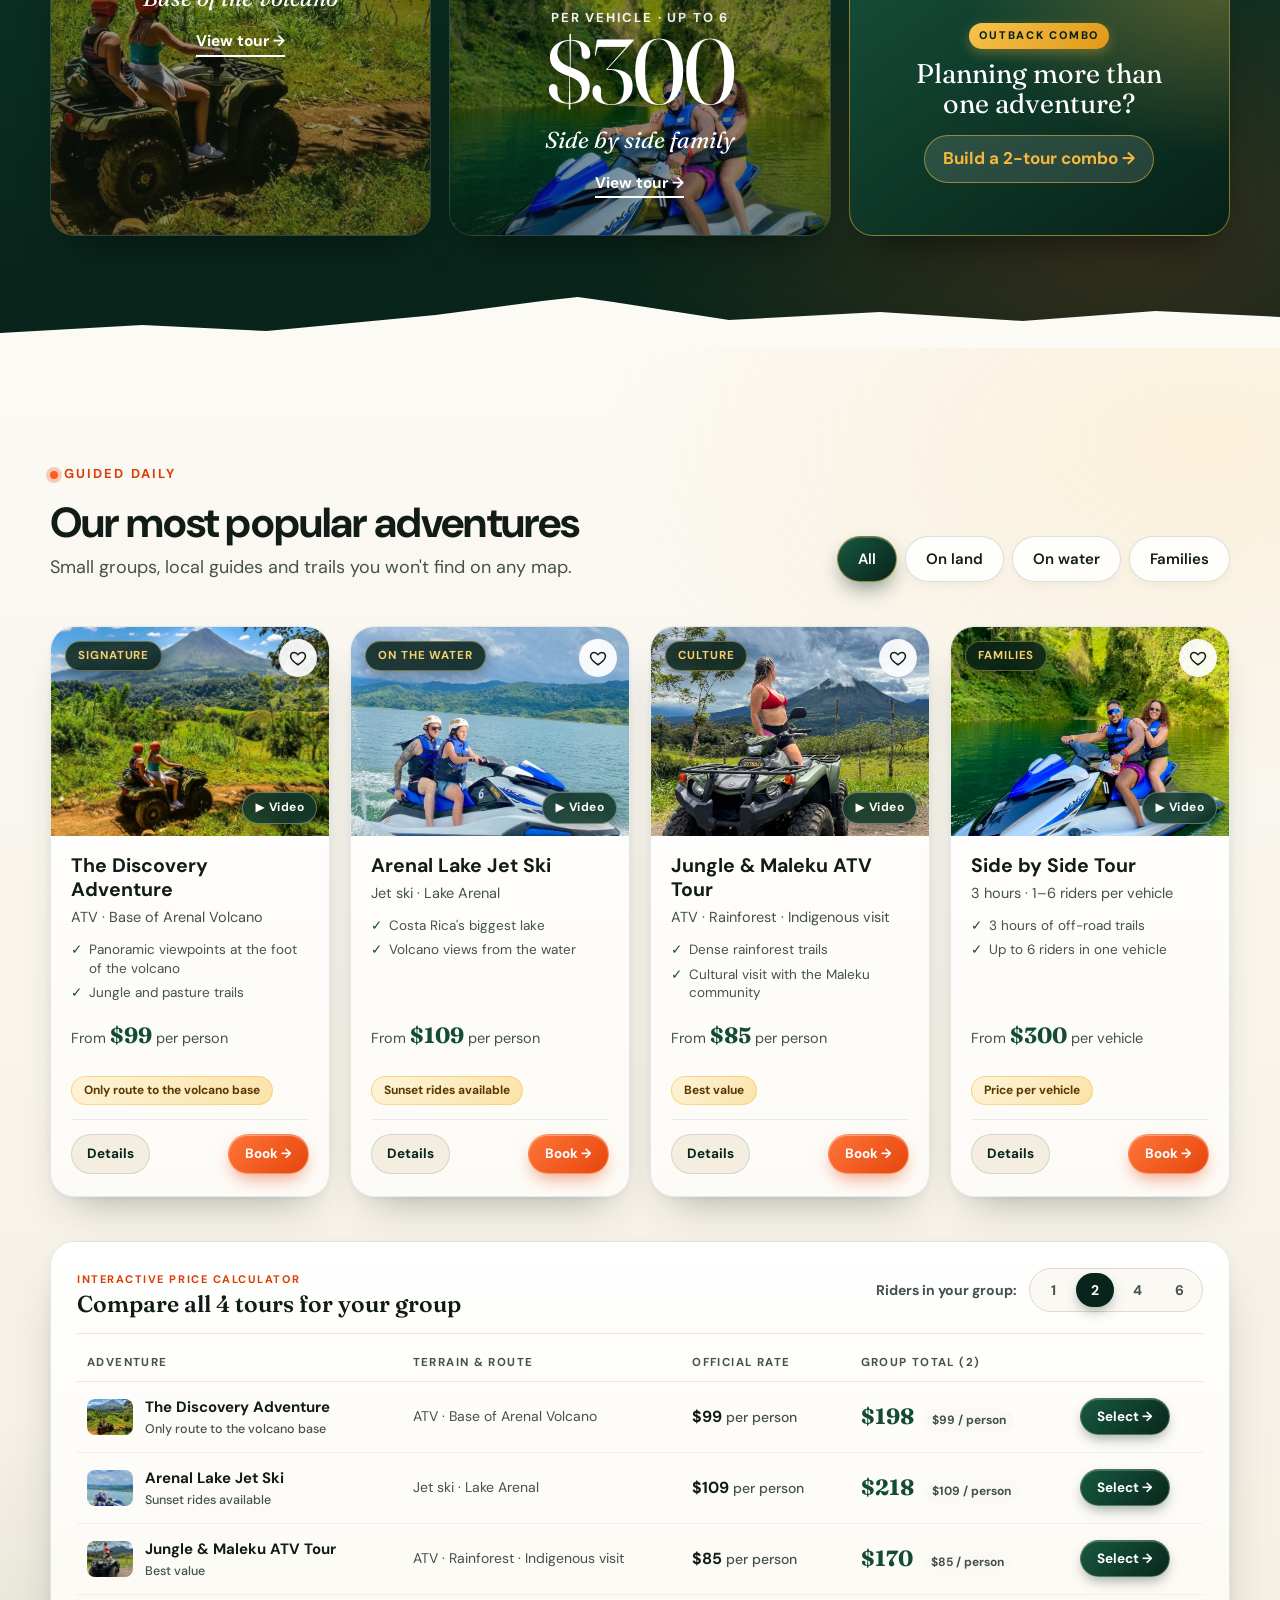
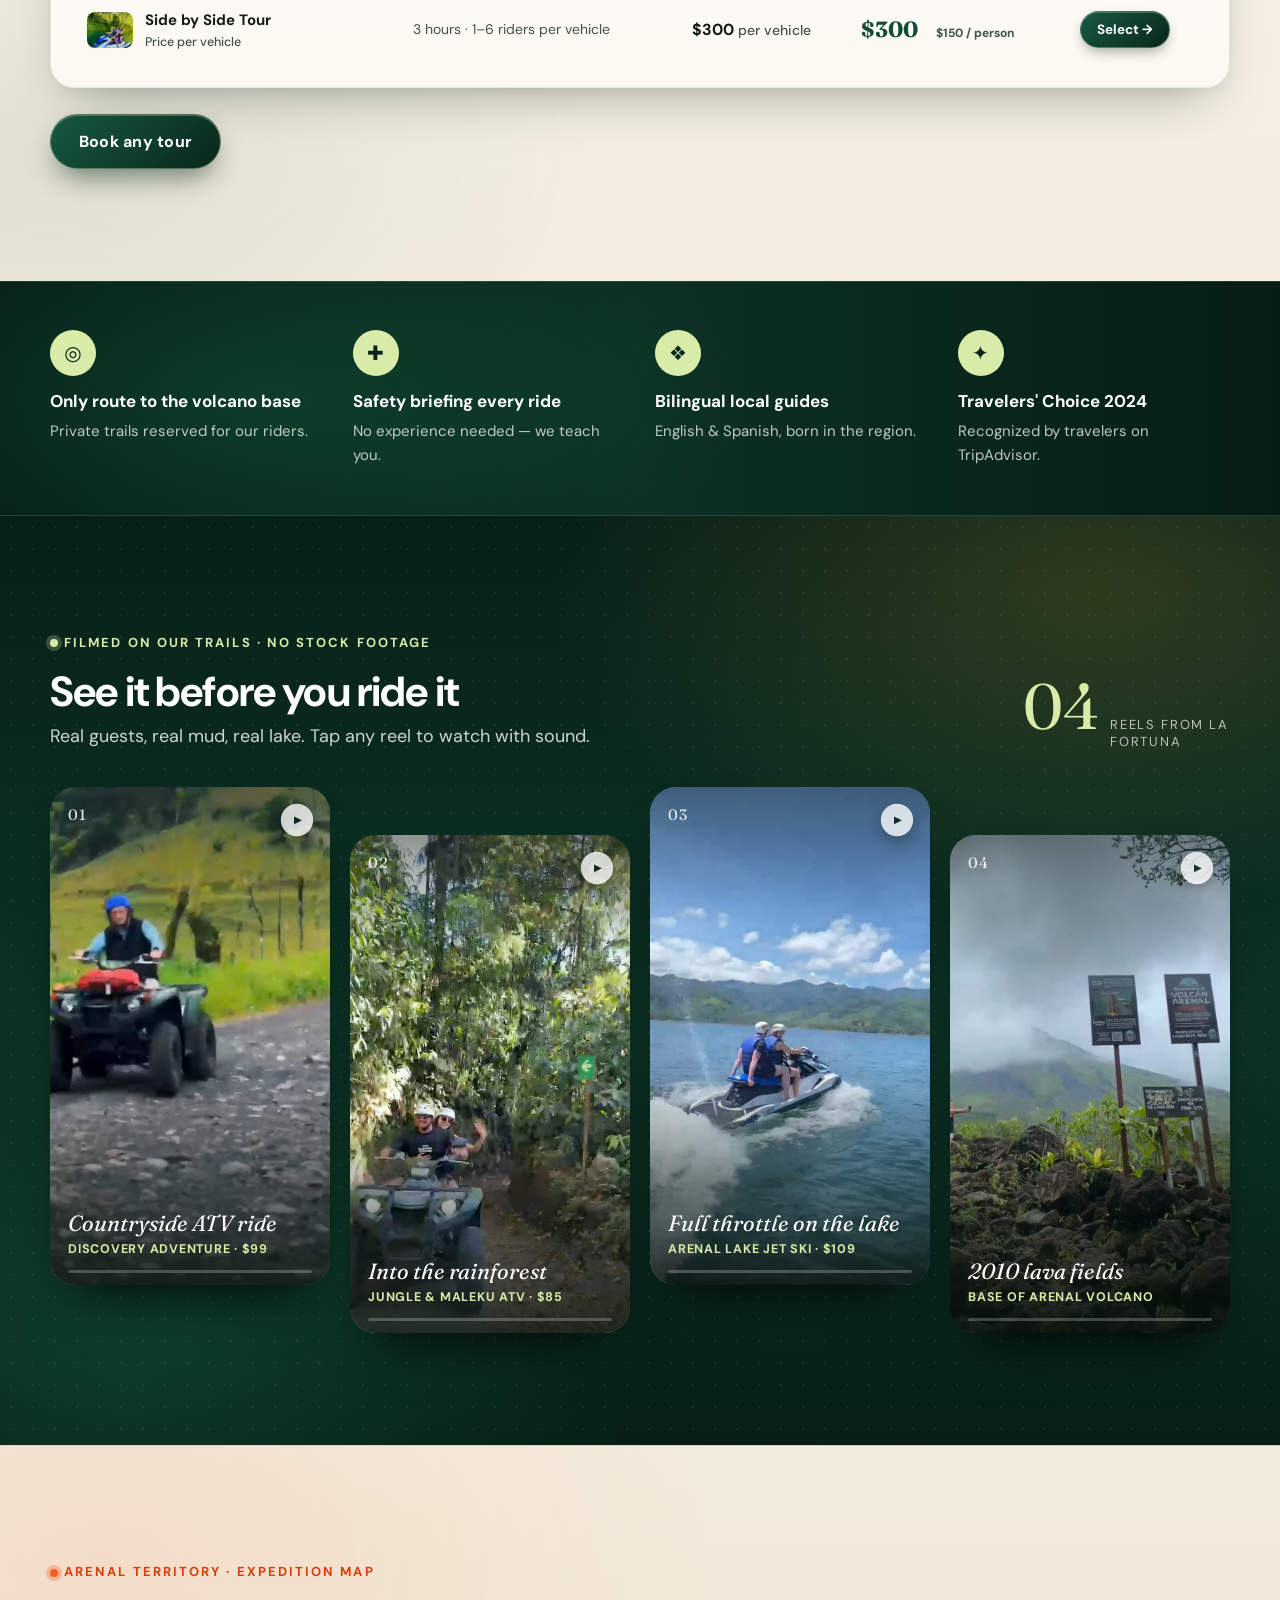
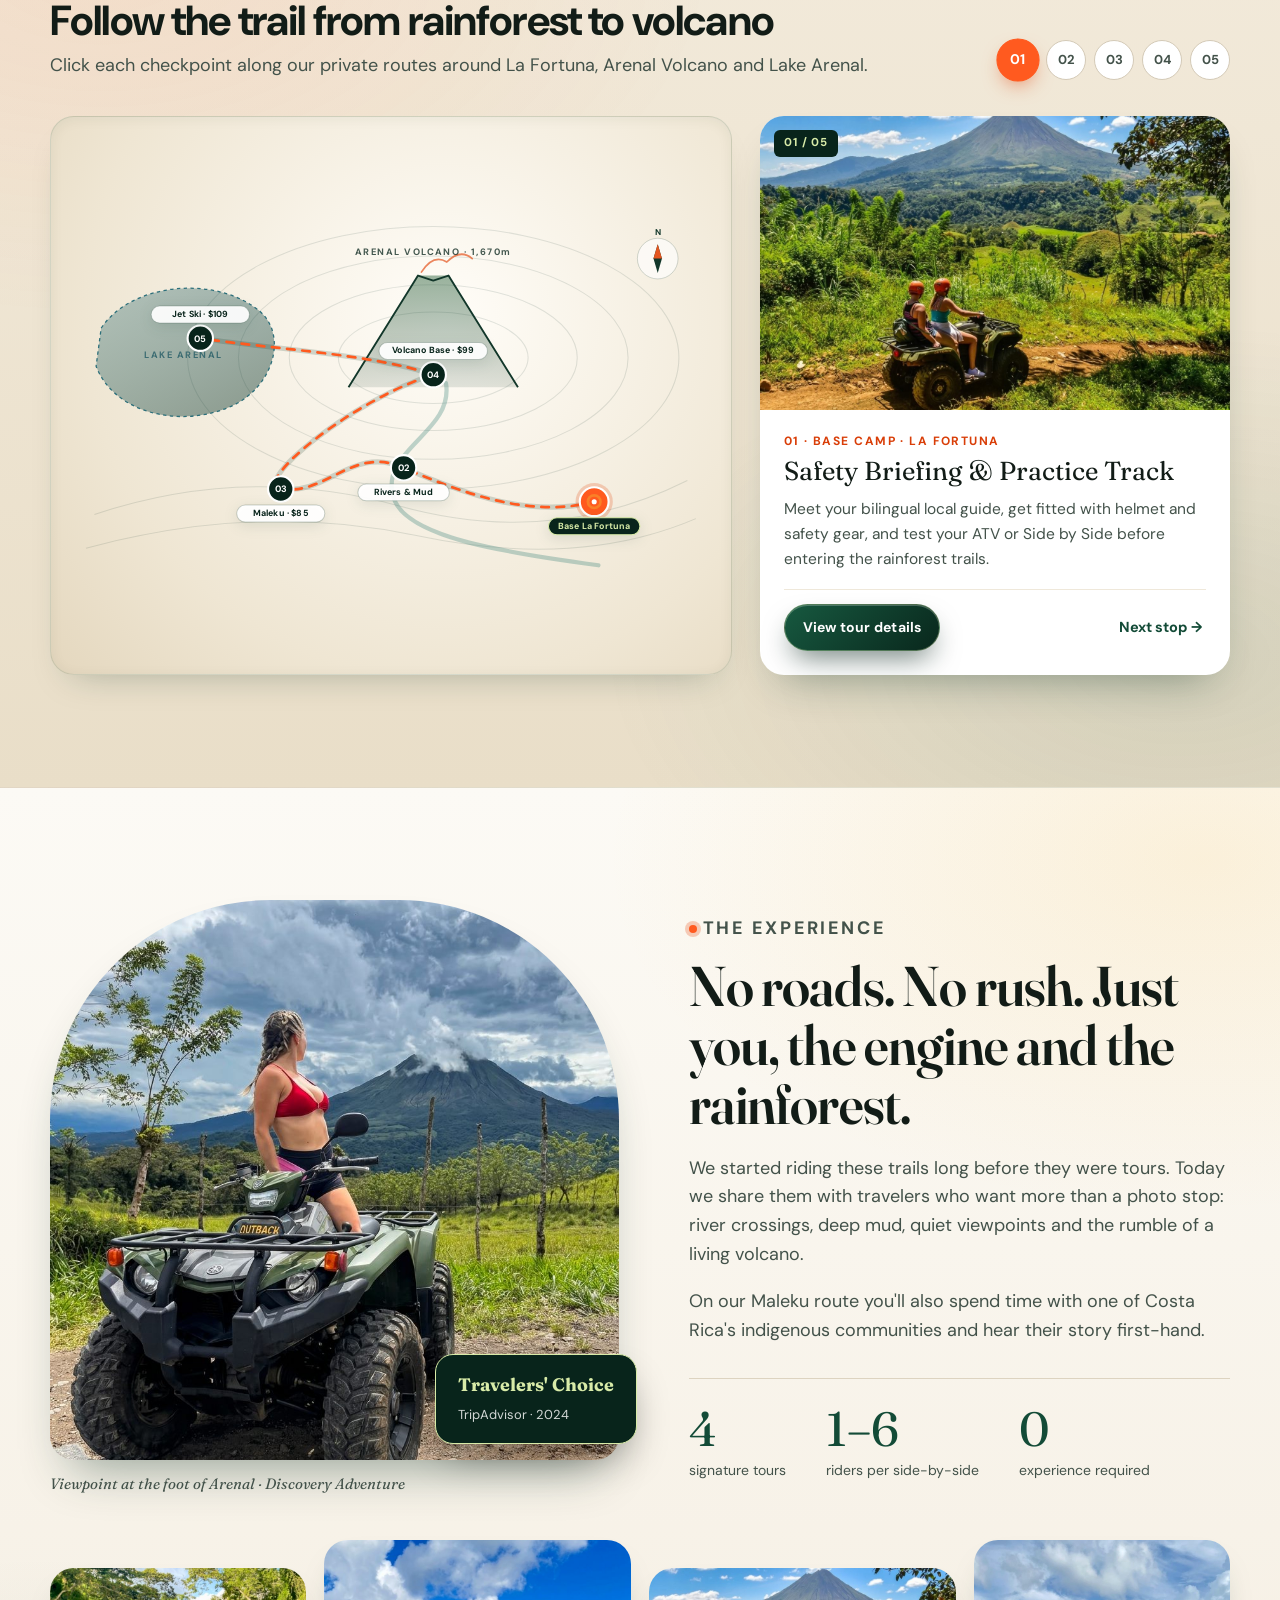
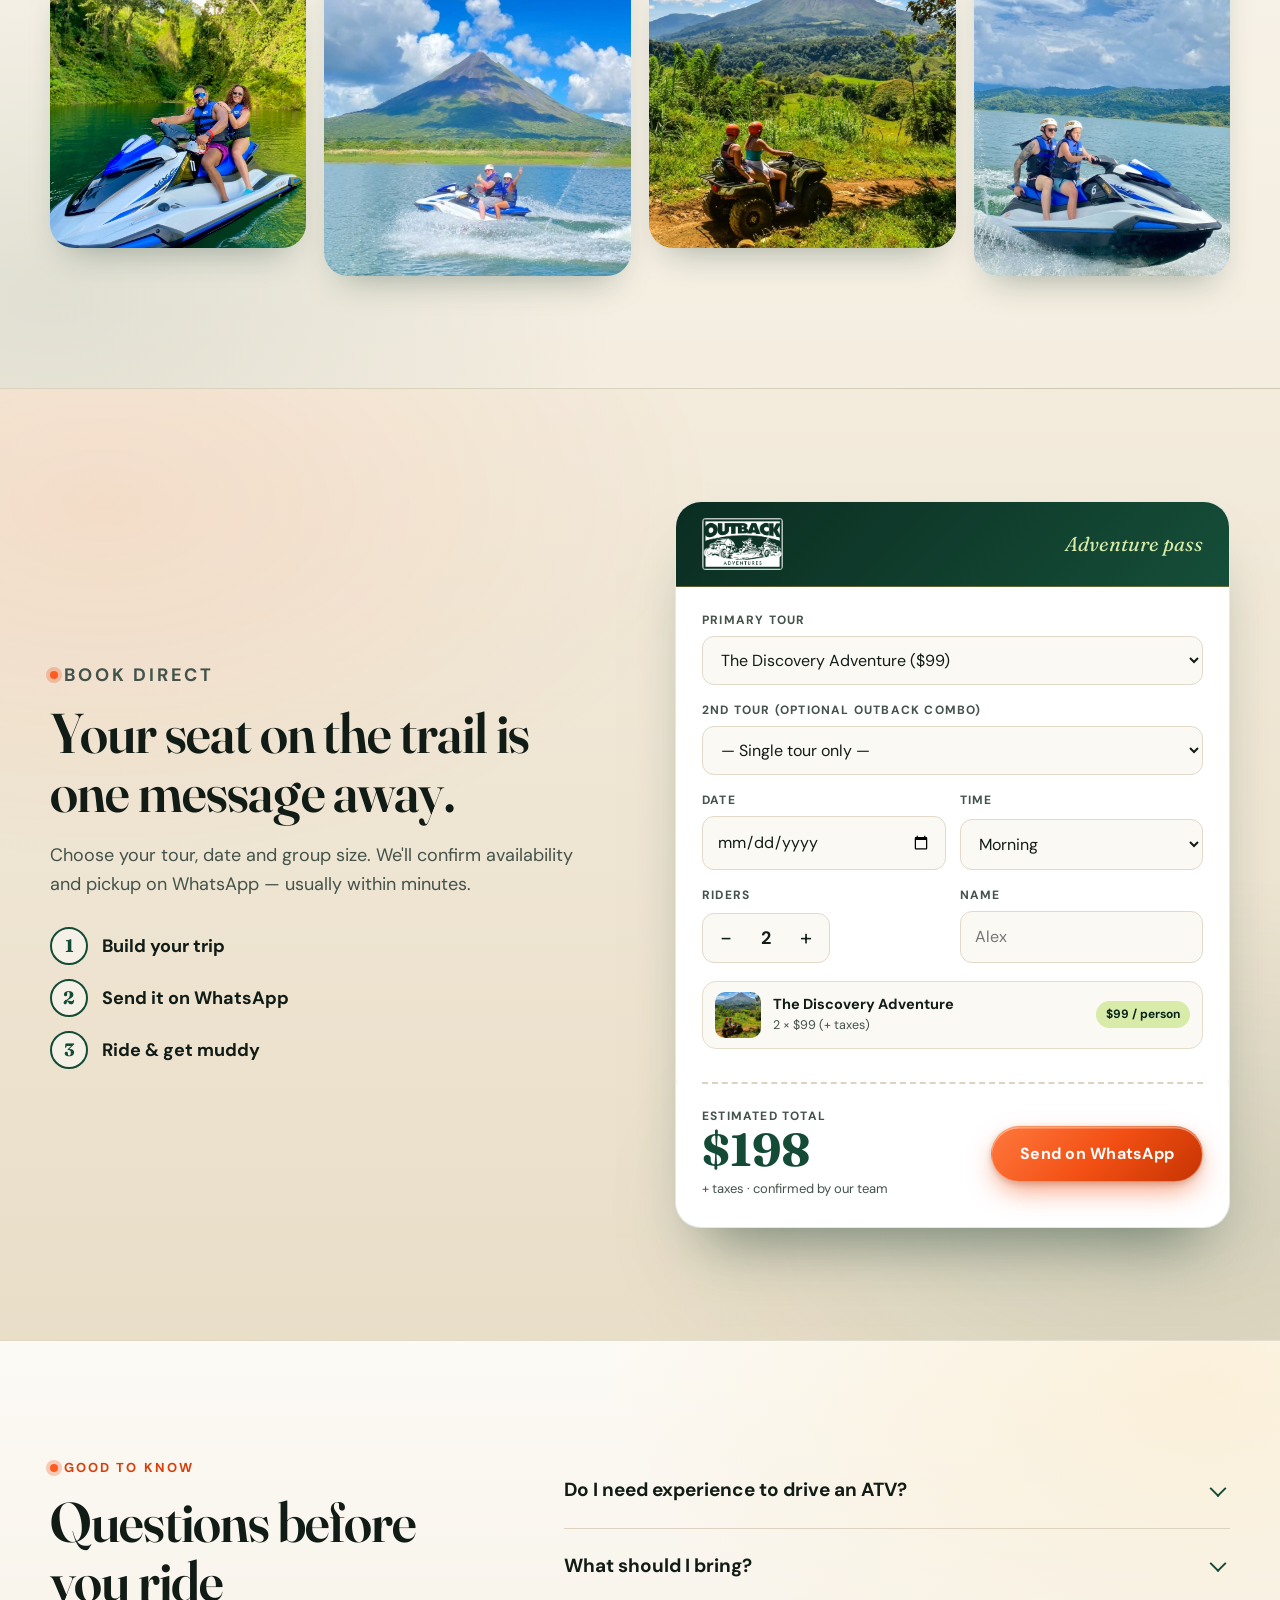
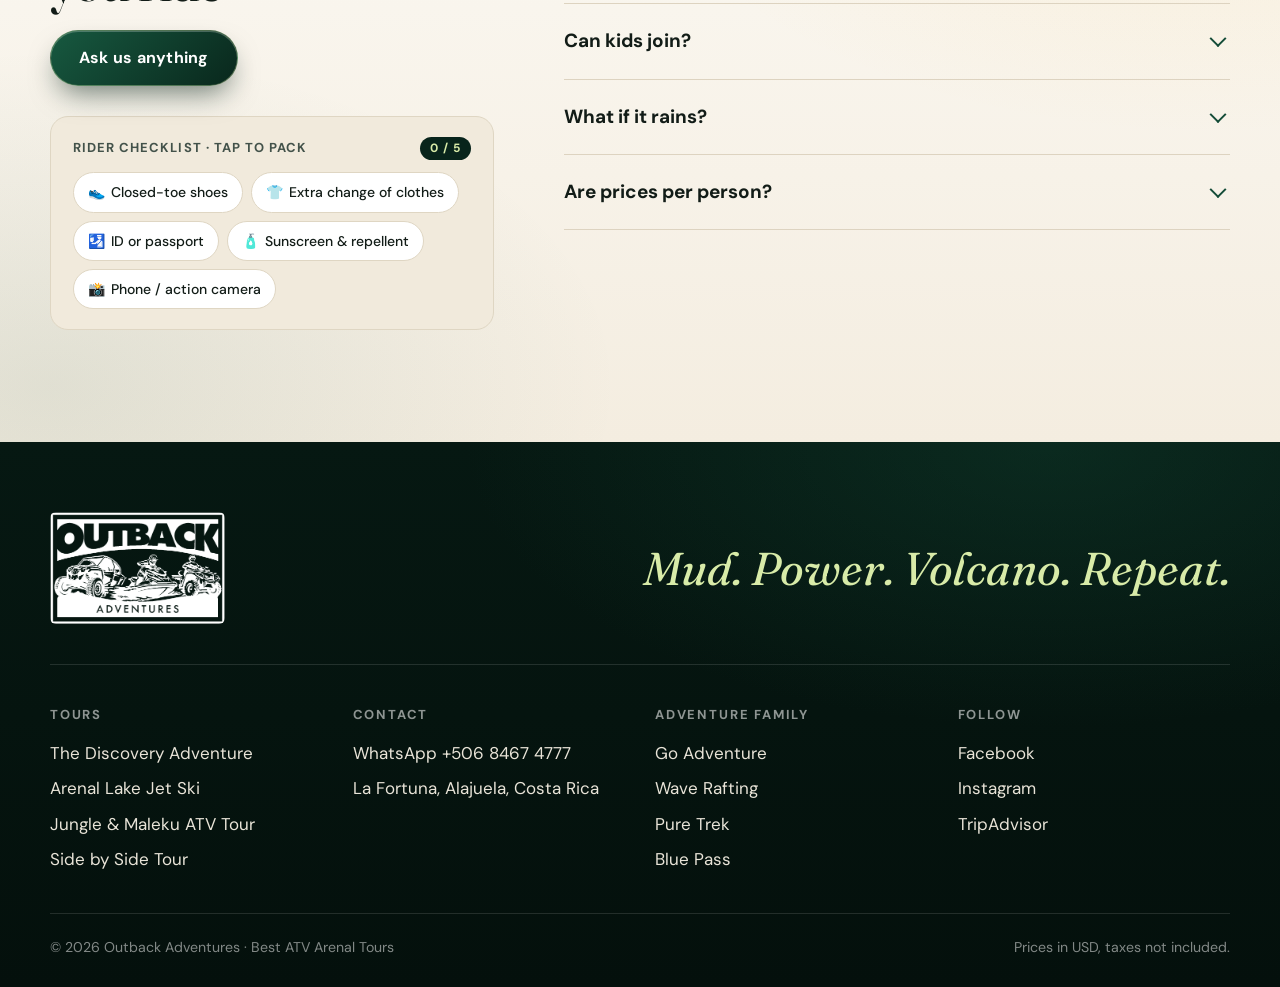
==== commit d84f0954: "Iteration 9 v10: Luxury atmospheric mesh backgrounds, tactile 3D buttons, jewel-toned Bento combo ca" ====
--- a/index.html
+++ b/index.html
@@ -19,9 +19,9 @@
   <meta http-equiv="Cache-Control" content="no-cache, no-store, must-revalidate" />
   <meta http-equiv="Pragma" content="no-cache" />
   <meta http-equiv="Expires" content="0" />
-  <link rel="preload" as="image" href="assets/img/hd/01-atv-volcano-mirador.jpg?v=9" />
+  <link rel="preload" as="image" href="assets/img/hd/01-atv-volcano-mirador.jpg?v=10" />
   <link rel="icon" type="image/png" href="assets/img/logo.png" />
-  <link rel="stylesheet" href="styles.css?v=9" />
+  <link rel="stylesheet" href="styles.css?v=10" />
 
   <script type="application/ld+json">
   {
@@ -670,6 +670,6 @@
     <button class="lightbox__nav lightbox__nav--next" id="vmNext" aria-label="Next video">›</button>
   </div>
 
-  <script src="app.js?v=9" defer></script>
+  <script src="app.js?v=10" defer></script>
 </body>
 </html>
--- a/styles.css
+++ b/styles.css
@@ -4,18 +4,18 @@
    + Full animation suite (parallax, progress, float, pulse, lightbox)
    ========================================================= */
 :root {
-  --paper: #f6f1e7;
-  --sand: #ecdfc8;
-  --ink: #1d1f19;
-  --ink-2: #4a4c42;
-  --forest: #12372a;
-  --forest-2: #1f5a32;
-  --moss: #c9d79a;
-  --lava: #e4551f;
-  --lava-d: #c2410f;
-  --gold: #f2b632;
+  --paper: #fbf9f4;
+  --sand: #f1eadc;
+  --ink: #121c17;
+  --ink-2: #43524a;
+  --forest: #08241b;
+  --forest-2: #134b37;
+  --moss: #d8eba8;
+  --lava: #ff5a1f;
+  --lava-d: #d93e08;
+  --gold: #f5b83d;
   --white: #fff;
-  --r: 22px;
+  --r: 24px;
   --serif: "Fraunces", Georgia, "Times New Roman", serif;
   --sans: "DM Sans", system-ui, -apple-system, Segoe UI, Roboto, sans-serif;
   --ease: cubic-bezier(.22, .8, .24, 1);
@@ -661,3 +661,333 @@
 @media (prefers-reduced-motion: reduce) {
   .hero-reel { animation: none; }
 }
+
+/* =================== ITERATION 9 · LUXURY ATMOSPHERE, COLORS & TACTILE BUTTONS =================== */
+/* 1. Multi-layered atmospheric mesh backgrounds for light & dark sections */
+.band--paper {
+  position: relative;
+  background:
+    radial-gradient(920px 540px at 94% 6%, rgba(245, 184, 61, .14), transparent 65%),
+    radial-gradient(880px 520px at 4% 92%, rgba(19, 75, 55, .09), transparent 65%),
+    linear-gradient(180deg, #fcfaf5 0%, #f4ede0 100%);
+}
+.band--sand {
+  position: relative;
+  background:
+    radial-gradient(960px 560px at 8% 12%, rgba(255, 90, 31, .09), transparent 64%),
+    radial-gradient(900px 520px at 92% 86%, rgba(19, 75, 55, .11), transparent 64%),
+    linear-gradient(180deg, #f3ebdc 0%, #e9dec8 100%);
+  border-top: 1px solid rgba(19, 75, 55, .08);
+  border-bottom: 1px solid rgba(19, 75, 55, .08);
+}
+.band--forest {
+  background:
+    radial-gradient(960px 520px at 14% 10%, rgba(28, 128, 86, .34), transparent 62%),
+    radial-gradient(820px 480px at 88% 88%, rgba(255, 90, 31, .18), transparent 62%),
+    linear-gradient(180deg, #061c14 0%, #0c3124 52%, #082319 100%);
+}
+#deals::after {
+  background-image: url("data:image/svg+xml,%3Csvg xmlns='http://www.w3.org/2000/svg' viewBox='0 0 1440 56' preserveAspectRatio='none'%3E%3Cpath fill='%23fcfaf5' d='M0 56V40l160-8 140 6 190-16 120-14 40-4 40 5 130 18 170-8 160 9 150-10 140 6v38z'/%3E%3C/svg%3E");
+}
+.promise {
+  background:
+    radial-gradient(760px 320px at 20% 50%, rgba(28, 128, 86, .26), transparent 65%),
+    linear-gradient(90deg, #061d15 0%, #0c3124 50%, #061d15 100%);
+  border-top: 1px solid rgba(216, 235, 168, .14);
+  border-bottom: 1px solid rgba(216, 235, 168, .14);
+}
+.reels {
+  background:
+    radial-gradient(950px 550px at 86% 8%, rgba(245, 184, 61, .16), transparent 58%),
+    radial-gradient(860px 520px at 10% 90%, rgba(28, 128, 86, .28), transparent 60%),
+    linear-gradient(180deg, #072017 0%, #0d3326 55%, #071e16 100%);
+}
+.footer {
+  background:
+    radial-gradient(900px 440px at 82% 0%, rgba(19, 75, 55, .36), transparent 65%),
+    linear-gradient(180deg, #061812 0%, #04100c 100%);
+}
+.ticker {
+  background: linear-gradient(90deg, #061a13 0%, #0b2b20 50%, #061a13 100%);
+  border-bottom: 1px solid rgba(245, 184, 61, .18);
+}
+.ticker::before { background: linear-gradient(90deg, #061a13, transparent); }
+.ticker::after { background: linear-gradient(-90deg, #061a13, transparent); }
+
+/* 2. Tactile 3D Luxury Buttons & Interactive Controls */
+.pill {
+  padding: 14px 28px;
+  font-weight: 700;
+  letter-spacing: .015em;
+  border-radius: 999px;
+  transition: transform .32s cubic-bezier(.22, 1, .36, 1), box-shadow .32s cubic-bezier(.22, 1, .36, 1), background .28s, border-color .28s;
+}
+.pill--lava, .menu__book {
+  background: linear-gradient(135deg, #ff783d 0%, #f24f13 52%, #c63403 100%);
+  color: #fff;
+  border: 1px solid rgba(255, 210, 175, .42);
+  box-shadow:
+    inset 0 1.5px 0 rgba(255, 255, 255, .42),
+    0 12px 28px -6px rgba(242, 79, 19, .62),
+    0 2px 6px rgba(0, 0, 0, .2);
+}
+.pill--lava:hover, .menu__book:hover {
+  background: linear-gradient(135deg, #ff854d 0%, #ff571a 52%, #d63b06 100%);
+  box-shadow:
+    inset 0 1.5px 0 rgba(255, 255, 255, .55),
+    0 18px 36px -6px rgba(242, 79, 19, .82),
+    0 4px 10px rgba(0, 0, 0, .25);
+}
+.pill--video {
+  background: linear-gradient(135deg, #ff9238 0%, #eb4c10 100%);
+  color: #fff;
+  border: 1.5px solid rgba(255, 232, 175, .68);
+  box-shadow:
+    inset 0 1.5px 0 rgba(255, 255, 255, .45),
+    0 14px 32px -6px rgba(235, 76, 16, .65);
+}
+.pill--video:hover {
+  background: linear-gradient(135deg, #ffa04d 0%, #f55518 100%);
+  transform: translateY(-3px) scale(1.02);
+  box-shadow:
+    inset 0 1.5px 0 rgba(255, 255, 255, .6),
+    0 20px 38px -6px rgba(235, 76, 16, .85);
+}
+.pill__play {
+  width: 24px;
+  height: 24px;
+  background: #fff;
+  color: var(--lava-d);
+  box-shadow: 0 3px 8px rgba(0, 0, 0, .25);
+  font-size: 10.5px;
+}
+.pill--light {
+  background: linear-gradient(180deg, #ffffff 0%, #f5efe3 100%);
+  color: var(--forest);
+  border: 1px solid rgba(255, 255, 255, .95);
+  box-shadow:
+    inset 0 1.5px 0 #ffffff,
+    0 14px 30px -8px rgba(0, 0, 0, .42);
+}
+.pill--light:hover {
+  background: #ffffff;
+  color: var(--lava-d);
+  box-shadow:
+    inset 0 1.5px 0 #ffffff,
+    0 18px 36px -8px rgba(0, 0, 0, .52);
+}
+.pill--glass {
+  background: linear-gradient(135deg, rgba(12, 52, 38, .76), rgba(6, 28, 20, .86));
+  border: 1.5px solid rgba(216, 235, 168, .55);
+  color: #fff;
+  backdrop-filter: blur(12px);
+  box-shadow:
+    inset 0 1px 0 rgba(255, 255, 255, .24),
+    0 14px 30px -8px rgba(0, 0, 0, .45);
+}
+.pill--glass:hover {
+  background: linear-gradient(135deg, rgba(18, 76, 55, .9), rgba(9, 40, 29, .94));
+  border-color: #25d366;
+  box-shadow:
+    inset 0 1px 0 rgba(255, 255, 255, .35),
+    0 18px 36px -8px rgba(37, 211, 102, .42);
+}
+.pill--forest {
+  background: linear-gradient(135deg, #175940 0%, #09271c 100%);
+  color: #fff;
+  border: 1px solid rgba(216, 235, 168, .32);
+  box-shadow:
+    inset 0 1px 0 rgba(255, 255, 255, .24),
+    0 14px 28px -8px rgba(8, 36, 27, .58);
+}
+.pill--forest:hover {
+  background: linear-gradient(135deg, #1e6e50 0%, #0d3627 100%);
+  border-color: var(--gold);
+  box-shadow:
+    inset 0 1px 0 rgba(255, 255, 255, .35),
+    0 18px 34px -8px rgba(8, 36, 27, .72);
+}
+
+/* 3. Luxury Bento Combo Tile, Filter Chips, Tour Cards & Badges */
+.tile {
+  border: 1px solid rgba(255, 255, 255, .14);
+  box-shadow: 0 20px 42px -18px rgba(0, 0, 0, .55);
+}
+.tile--note {
+  background:
+    radial-gradient(120% 120% at 100% 0%, rgba(245, 184, 61, .32), transparent 58%),
+    linear-gradient(145deg, #154d38 0%, #072017 100%);
+  color: #fff;
+  border: 1.5px solid rgba(245, 184, 61, .48);
+  box-shadow:
+    inset 0 1px 0 rgba(255, 255, 255, .2),
+    0 22px 44px -18px rgba(0, 0, 0, .6);
+}
+.tile--note .tile__tag {
+  background: linear-gradient(135deg, #f7c34c, #e09819);
+  color: #072017;
+  font-weight: 800;
+  box-shadow: 0 4px 12px rgba(245, 184, 61, .35);
+}
+.tile--note .tile__cta {
+  display: inline-flex;
+  align-items: center;
+  gap: 6px;
+  background: rgba(255, 255, 255, .12);
+  border: 1px solid rgba(245, 184, 61, .55);
+  color: var(--gold);
+  padding: 9px 18px;
+  border-radius: 999px;
+  text-decoration: none;
+  margin-top: 4px;
+  transition: all .28s var(--ease);
+}
+.tile--note:hover .tile__cta {
+  background: var(--gold);
+  color: #072017;
+  transform: translateY(-2px);
+}
+
+.finder {
+  background: rgba(255, 255, 255, .97);
+  backdrop-filter: blur(16px);
+  border: 1.5px solid rgba(245, 184, 61, .38);
+  box-shadow:
+    inset 0 1px 0 #ffffff,
+    0 28px 60px -16px rgba(6, 28, 20, .6);
+}
+
+.chip {
+  background: rgba(255, 255, 255, .86);
+  border: 1.5px solid rgba(19, 75, 55, .16);
+  color: var(--ink);
+  font-weight: 600;
+  padding: 10px 20px;
+  box-shadow: 0 4px 12px -4px rgba(8, 36, 27, .08);
+}
+.chip:hover {
+  background: #fff;
+  border-color: var(--forest-2);
+  box-shadow: 0 8px 18px -6px rgba(8, 36, 27, .16);
+}
+.chip.is-on {
+  background: linear-gradient(135deg, #175940 0%, #08241b 100%);
+  border-color: rgba(245, 184, 61, .55);
+  color: #fff;
+  box-shadow:
+    inset 0 1px 0 rgba(255, 255, 255, .22),
+    0 10px 22px -6px rgba(8, 36, 27, .55);
+}
+
+.card {
+  background: linear-gradient(180deg, #ffffff 0%, #fdfbf7 100%);
+  border: 1px solid rgba(19, 75, 55, .1);
+  box-shadow:
+    0 2px 4px rgba(8, 36, 27, .04),
+    0 22px 44px -22px rgba(8, 36, 27, .38);
+}
+.card:hover {
+  border-color: rgba(245, 184, 61, .55);
+  box-shadow:
+    0 4px 10px rgba(8, 36, 27, .06),
+    0 32px 56px -20px rgba(8, 36, 27, .52);
+}
+.card__media .badge {
+  background: rgba(7, 31, 23, .84);
+  backdrop-filter: blur(8px);
+  color: #f8cf6a;
+  border: 1px solid rgba(248, 207, 106, .38);
+  border-radius: 999px;
+  padding: 5px 12px;
+  box-shadow: 0 6px 16px rgba(0, 0, 0, .28);
+}
+.card__chip {
+  background: linear-gradient(135deg, #fef4d9 0%, #fbe3a8 100%);
+  color: #593800;
+  border: 1px solid rgba(245, 184, 61, .48);
+  border-radius: 999px;
+  padding: 4px 12px;
+}
+.card__actions {
+  padding-top: 14px;
+  border-top: 1px solid rgba(19, 75, 55, .09);
+}
+.card__link {
+  display: inline-flex;
+  align-items: center;
+  background: #f4eee1;
+  color: var(--forest);
+  font-size: 13.5px;
+  font-weight: 700;
+  padding: 8px 15px;
+  border-radius: 999px;
+  text-decoration: none;
+  border: 1px solid rgba(19, 75, 55, .14);
+  transition: all .25s var(--ease);
+}
+.card__link:hover {
+  background: var(--forest);
+  color: #fff;
+  border-color: var(--forest);
+  transform: translateY(-2px);
+}
+.card__quick {
+  display: inline-flex;
+  align-items: center;
+  background: linear-gradient(135deg, #ff7438 0%, #e6460d 100%);
+  color: #fff;
+  font-size: 13.5px;
+  font-weight: 700;
+  padding: 8px 16px;
+  border-radius: 999px;
+  border: 1px solid rgba(255, 215, 180, .38);
+  box-shadow:
+    inset 0 1px 0 rgba(255, 255, 255, .36),
+    0 8px 18px -5px rgba(230, 70, 13, .55);
+  transition: transform .25s var(--ease), box-shadow .25s var(--ease), background .25s;
+}
+.card__quick:hover {
+  background: linear-gradient(135deg, #ff854d 0%, #f24f13 100%);
+  color: #fff;
+  transform: translateY(-2px);
+  box-shadow:
+    inset 0 1px 0 rgba(255, 255, 255, .5),
+    0 12px 24px -5px rgba(230, 70, 13, .75);
+}
+
+/* 4. Calculator, Map & Adventure Pass Ticket Surface Polish */
+.cmp {
+  background: linear-gradient(180deg, #ffffff 0%, #fcf9f2 100%);
+  border: 1.5px solid rgba(19, 75, 55, .12);
+  box-shadow:
+    0 4px 12px rgba(8, 36, 27, .04),
+    0 26px 52px -24px rgba(8, 36, 27, .38);
+}
+.cmp__pick {
+  background: linear-gradient(135deg, #175940 0%, #09271c 100%);
+  color: #fff;
+  border: 1px solid rgba(216, 235, 168, .3);
+  padding: 7px 16px;
+  box-shadow:
+    inset 0 1px 0 rgba(255, 255, 255, .22),
+    0 6px 14px -4px rgba(8, 36, 27, .45);
+}
+.cmp__pick:hover {
+  background: linear-gradient(135deg, #ff7438 0%, #e6460d 100%);
+  border-color: rgba(255, 215, 180, .45);
+  color: #fff;
+  transform: translateY(-2px);
+  box-shadow: 0 10px 20px -5px rgba(230, 70, 13, .6);
+}
+.route__canvas {
+  background:
+    radial-gradient(circle at 58% 36%, #fffdf8 0%, #efe6d3 68%, #e4d7be 100%);
+  border: 1.5px solid rgba(19, 75, 55, .14);
+}
+.ticket {
+  border: 1.5px solid rgba(19, 75, 55, .12);
+}
+.ticket__head {
+  background: linear-gradient(135deg, #0b2d21 0%, #154e39 100%);
+  border-bottom: 1.5px solid rgba(245, 184, 61, .35);
+}
